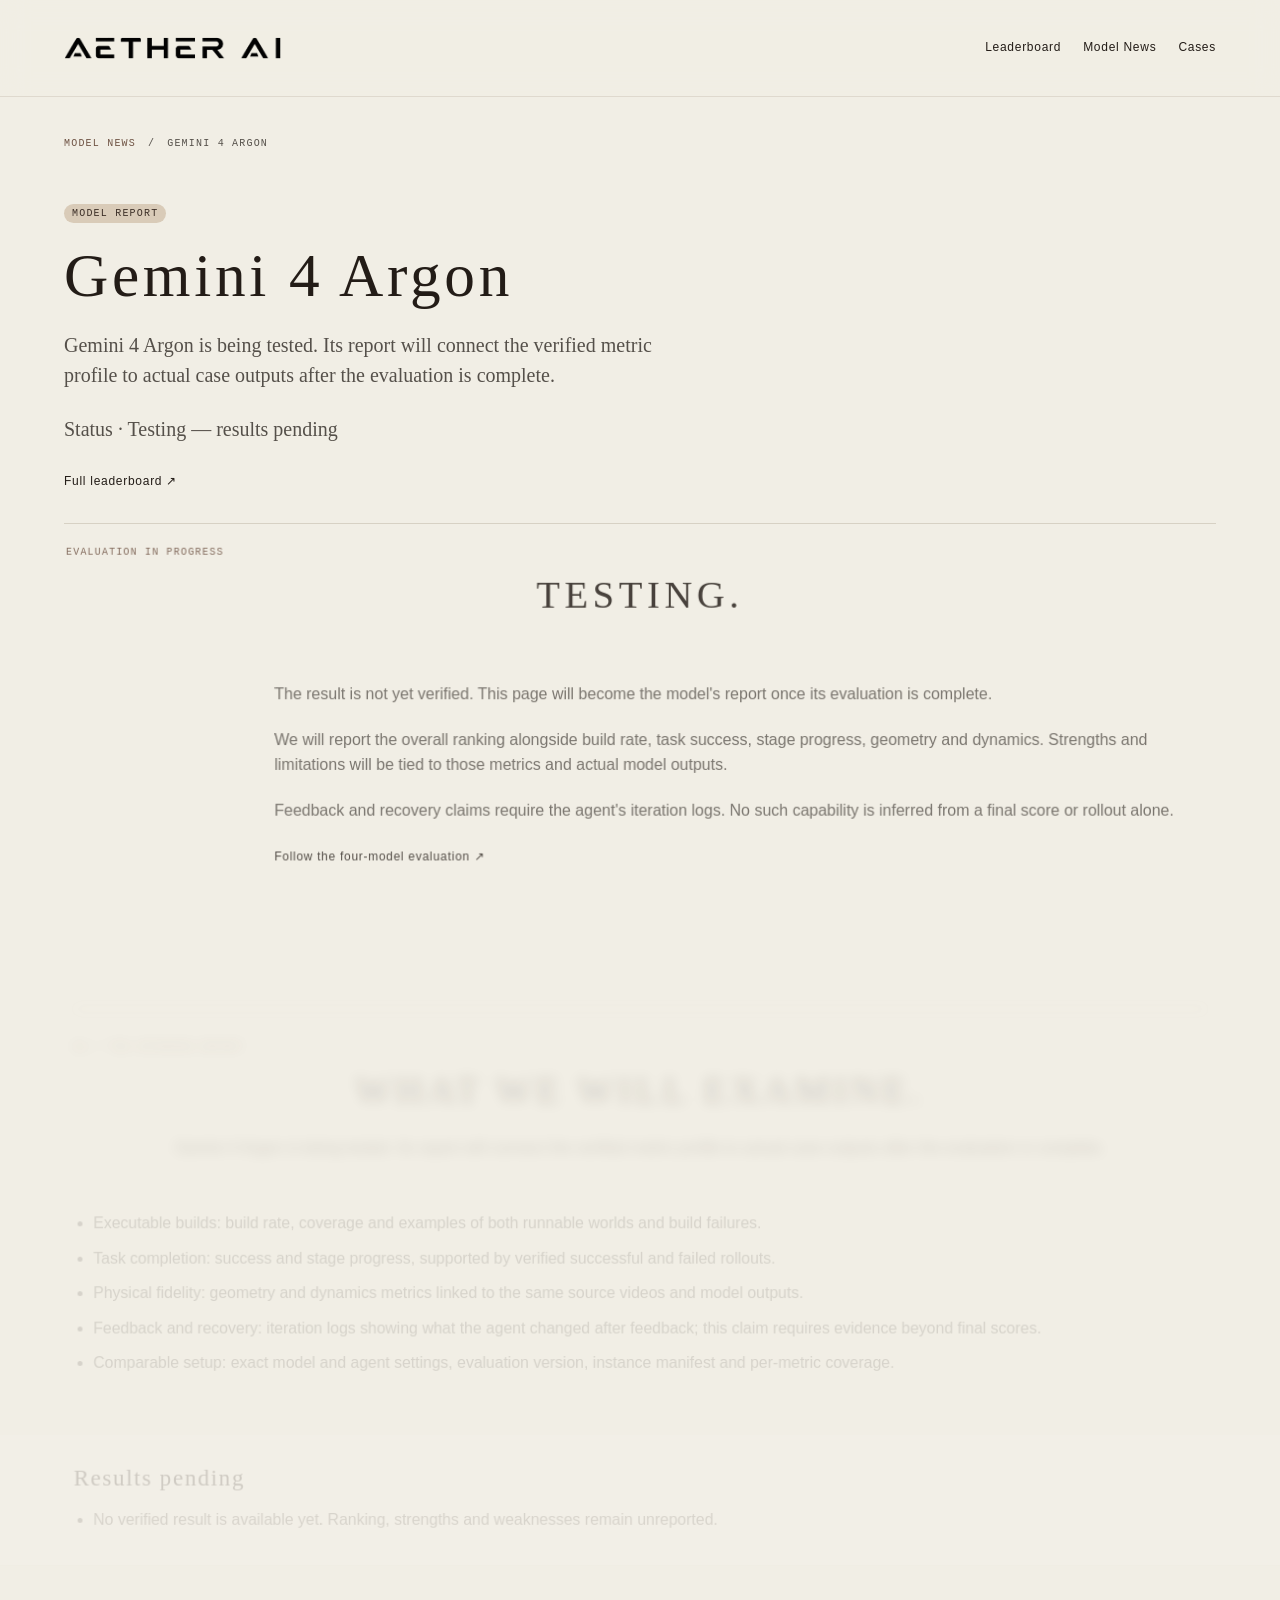
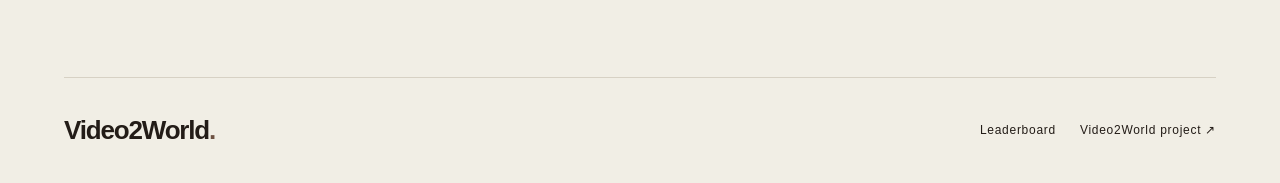
==== leaderboard/updates/gemini-4-argon.html @ 4d2b6ed4 "Publish Video2World leaderboard and model news" ====
<!doctype html>
<html lang="en"><head>
  <meta charset="UTF-8"><meta name="viewport" content="width=device-width, initial-scale=1"><meta name="v2w-base" content=".."><meta name="theme-color" content="#f1eee5">
  <title>Gemini 4 Argon on Video2World</title>
  <meta name="description" content="Gemini 4 Argon on the Video2World benchmark. Evaluation status, component metrics and verified case evidence.">
  <meta property="og:title" content="Gemini 4 Argon on Video2World"><meta property="og:description" content="Follow the model evaluation, inspect measured capabilities and explore verified case evidence."><meta property="og:url" content="https://aetherlabsai.github.io/Video2World/leaderboard/updates/gemini-4-argon.html"><meta property="og:image" content="https://aetherlabsai.github.io/Video2World/leaderboard/assets/aether-ai.png"><meta name="twitter:card" content="summary_large_image">
  <link rel="icon" href="../assets/favicon.ico" sizes="16x16 32x32 48x48"><link rel="icon" type="image/png" sizes="32x32" href="../assets/favicon-32.png"><link rel="apple-touch-icon" sizes="180x180" href="../assets/apple-touch-icon.png"><link rel="stylesheet" href="../styles.css"><link rel="stylesheet" href="../theme.css"><link rel="stylesheet" href="../collaboration.css"><link rel="stylesheet" href="../motion.css"><script src="../app.js" defer></script><script src="../motion.js" defer></script>
</head><body data-page="model" data-model="gemini-4-argon"><a class="skip" href="#generic-model-title">Skip to model update</a>
  <header class="site-header"><div class="nav-inner"><a class="wordmark" href="../../" aria-label="Aether AI · Video2World project page"><img src="../assets/aether-ai.png" alt="Aether AI" width="946" height="96" decoding="async"></a><nav aria-label="Main navigation"><a href="../index.html#leaderboard">Leaderboard</a><a href="../index.html#updates">Model News</a><a href="../index.html#cases">Cases</a></nav></div></header>
  <main class="page-width update-page"><div class="breadcrumbs"><a href="../index.html#updates">Model News</a><span>/</span><span>Gemini 4 Argon</span></div>
    <section class="model-hero" aria-labelledby="generic-model-title">
      <div><span class="release-tag">MODEL REPORT</span><h1 id="generic-model-title">Gemini 4 Argon</h1><p id="generic-model-intro">Evaluation in progress. Verified results and model-specific findings will appear here.</p><p id="generic-date">Status · Testing</p><div class="hero-actions"><a class="text-link" href="../index.html#leaderboard">Full leaderboard ↗</a></div></div>
      <div class="model-score-art" data-result-only hidden><div><span class="tiny-label">Gemini 4 Argon / VIDEO2WORLD</span><div class="large-score" id="generic-score"></div><span class="tiny-label">V2WSCORE</span></div><div class="score-art-footer"><div><strong id="generic-success"></strong><span>TASK SUCCESS</span></div><div><strong id="generic-build"></strong><span>BUILD RATE</span></div></div></div>
    </section>
    <section class="editorial-grid" id="generic-pending" hidden><div><span class="eyebrow section-index">EVALUATION IN PROGRESS</span><h2>Testing.</h2></div><div class="editorial-copy"><p>The result is not yet verified. This page will become the model's report once its evaluation is complete.</p><p>We will report the overall ranking alongside build rate, task success, stage progress, geometry and dynamics. Strengths and limitations will be tied to those metrics and actual model outputs.</p><p>Feedback and recovery claims require the agent's iteration logs. No such capability is inferred from a final score or rollout alone.</p><a class="text-link" href="../index.html#updates">Follow the four-model evaluation ↗</a></div></section>
    <div id="generic-results" hidden>
      <section class="editorial-grid" id="result-table" data-rail="Result"><div><span class="eyebrow section-index">RESULT SNAPSHOT</span><h2>The measured result.</h2></div><div class="editorial-copy"><p>The overall score combines functionality, geometry and dynamics, with executability as a gate. The rows below belong to the same supplied result set; the paper's historical results remain separate.</p><table class="update-results-table"><thead><tr><th scope="col">Model</th><th scope="col">V2WScore ↑</th><th scope="col">Success ↑</th><th scope="col">Progress ↑</th></tr></thead><tbody id="model-results-body"></tbody></table></div></section>
      <section class="editorial-grid metrics-stack" id="metrics" data-rail="Metrics"><div><span class="eyebrow section-index">COMPONENT METRICS</span><h2>Beyond the overall score.</h2></div><table class="dialog-metrics"><thead><tr><th scope="col">Metric</th><th scope="col">Value</th><th scope="col">Coverage</th></tr></thead><tbody id="generic-metric-coverage"></tbody></table></section>
    </div>
    <section class="model-analysis" id="model-analysis" data-rail="Findings" hidden></section>
    <section class="model-cases-status" id="model-cases-status" data-result-only hidden><div><span class="eyebrow section-index">CASE EVIDENCE</span><h3>Verified case videos will appear here.</h3><p>Each case collection retains the input video, actual model output and task judgment. Paper-era examples are not evidence for a newly tested model.</p><a href="https://aetherlabsai.github.io/Video2World/#experiments">See the published paper cases ↗</a></div></section>
    <section class="model-update-cases" id="model-update-cases" data-rail="Cases" hidden></section>
    <section class="model-update-cases failure-cases" id="failure-cases" data-rail="Failures" hidden></section>
    <p class="snapshot-provenance" data-result-only hidden>Coverage and configuration belong to this result set. Keep incompatible evaluation versions separate, and interpret unavailable measurements as missing.</p>
  </main>
  <footer class="site-footer"><div class="footer-share" data-result-only hidden><div><span class="eyebrow section-index">SHARE THE RESULT</span><p>A model report, a score card and the underlying result data.</p></div><div class="share-actions"><button class="button primary" id="share-result" type="button">Copy result link ↗</button><button class="button secondary" id="download-result-card" type="button">Score card ↓</button><button class="button secondary" id="download-snapshot" type="button">Data ↓</button></div></div><a class="wordmark" href="../../">Video2World<span class="brand-dot">.</span></a><div class="footer-links"><a href="../index.html">Leaderboard</a><a href="../../">Video2World project ↗</a></div></footer><div id="toast" class="toast" role="status" aria-live="polite"></div>
</body></html>
---- leaderboard/styles.css ----
/*
 * Video2World leaderboard — layout and components.
 * Visual language follows the main project site (warm beige paper, Georgia display type in light
 * weight with open tracking, Arial text, mono labels, pill buttons, hairline rules). Every colour,
 * size and font comes from the tokens in theme.css; do not add raw hex values or font sizes here.
 */

/* ---------- Base ---------- */
* {
  box-sizing: border-box;
}
html {
  scroll-behavior: smooth;
  scroll-padding-top: calc(var(--nav-height) + 24px);
}
body {
  margin: 0;
  overflow-x: clip;
  background: var(--bg);
  color: var(--text);
  font: var(--fw-text) var(--fs-body) / var(--lh-body) var(--font-body);
}
button,
input,
select {
  font: inherit;
  color: inherit;
}
a {
  color: inherit;
  text-decoration: none;
}
a:hover {
  color: var(--accent);
}
button {
  cursor: pointer;
}
button:disabled {
  cursor: default;
}
button,
a {
  -webkit-tap-highlight-color: transparent;
}
:focus-visible {
  outline: 2px solid var(--accent);
  outline-offset: 5px;
}
::selection {
  background: var(--warm-tint);
}
h1,
h2,
h3,
p {
  margin: 0;
  overflow-wrap: break-word;
}
h1,
h2,
h3 {
  font-family: var(--font-display);
  font-weight: var(--fw-display);
}
h1 {
  font-size: var(--fs-d1);
  line-height: var(--lh-d1);
  letter-spacing: var(--ls-d1);
}
h2 {
  font-size: var(--fs-h1);
  line-height: var(--lh-h1);
  letter-spacing: var(--ls-h1);
}
h3 {
  font-size: var(--fs-h2);
  line-height: var(--lh-h2);
  letter-spacing: var(--ls-h2);
}
h1 em,
h2 em,
h3 em {
  color: var(--accent-warm);
  font-weight: 400;
}
img,
video {
  display: block;
  max-width: 100%;
}
.page-width {
  width: min(var(--content-width), calc(100% - 2 * var(--gutter)));
  margin-inline: auto;
}
.sr-only {
  position: absolute;
  width: 1px;
  height: 1px;
  padding: 0;
  margin: -1px;
  overflow: hidden;
  clip-path: inset(50%);
  white-space: nowrap;
  border: 0;
}
.skip {
  position: fixed;
  top: -80px;
  left: 20px;
  z-index: 100;
  padding: 12px;
  background: var(--text);
  color: var(--bg);
}
.skip:focus {
  top: 10px;
}
[hidden] {
  display: none !important;
}

/* Small mono capitals: eyebrows, tags, axis labels. */
.eyebrow,
.tiny-label {
  display: flex;
  align-items: center;
  gap: 9px;
  font: var(--fw-label) var(--fs-label) / var(--lh-label) var(--font-mono);
  letter-spacing: var(--ls-label);
  text-transform: uppercase;
  color: var(--text-muted);
}
.section-index {
  color: var(--accent);
}
.status-dot {
  display: inline-block;
  flex-shrink: 0;
  width: 6px;
  height: 6px;
  border-radius: 50%;
  background: var(--positive);
}

/* ---------- Header (same bar as the main site) ---------- */
.site-header {
  position: sticky;
  top: 0;
  z-index: 20;
  background: color-mix(in srgb, var(--bg) 82%, transparent);
  -webkit-backdrop-filter: saturate(1.1) blur(14px);
  backdrop-filter: saturate(1.1) blur(14px);
  border-bottom: 1px solid color-mix(in srgb, var(--line) 70%, transparent);
}
.nav-inner {
  display: flex;
  align-items: center;
  justify-content: space-between;
  gap: 32px;
  max-width: calc(var(--content-width) + 2 * var(--gutter));
  min-height: var(--nav-height);
  margin: auto;
  padding: 0 var(--gutter);
}
.wordmark {
  display: inline-flex;
  align-items: center;
  flex-shrink: 0;
  font-size: 26px;
  font-weight: 600;
  letter-spacing: -0.045em;
  white-space: nowrap;
}
.wordmark img {
  display: block;
  height: 22px;
  width: auto;
}
.brand-dot {
  color: var(--accent);
}
.site-header nav {
  display: flex;
  align-items: center;
  gap: 34px;
  font-size: var(--fs-ui);
  letter-spacing: var(--ls-ui);
}
.site-header nav > a,
.nav-resources > a {
  display: inline-flex;
  align-items: center;
  gap: 7px;
  min-height: 44px;
}
.nav-resources {
  display: flex;
  align-items: center;
  gap: 28px;
  padding-left: 34px;
  border-left: 1px solid var(--line);
}
.nav-resources svg,
.nav-board svg {
  flex-shrink: 0;
  width: 15px;
  height: 15px;
  fill: none;
  stroke: currentColor;
  stroke-width: 1.7;
  stroke-linecap: round;
  stroke-linejoin: round;
}
/* Outlined pill, as the main site's Leaderboard button. */
.nav-board {
  display: inline-flex;
  align-items: center;
  gap: 8px;
  padding: 6px 14px;
  border: 1px solid var(--warm-solid);
  border-radius: 999px;
  color: var(--warm-solid);
  white-space: nowrap;
}

/* ---------- Buttons and links ---------- */
.button {
  display: inline-flex;
  align-items: center;
  justify-content: center;
  gap: 10px;
  min-height: 44px;
  padding: 9px 22px;
  border: 1px solid var(--warm-solid);
  border-radius: 999px;
  font: var(--fw-text) var(--fs-ui) / var(--lh-ui) var(--font-body);
  letter-spacing: var(--ls-ui);
  white-space: nowrap;
  transition:
    background 0.2s ease,
    color 0.2s ease,
    border-color 0.2s ease;
}
.button.primary {
  background: var(--warm-solid);
  color: var(--bg);
}
.button.primary:hover {
  background: var(--warm-solid-hover);
  border-color: var(--warm-solid-hover);
  color: var(--bg);
}
.button.secondary {
  background: transparent;
  border-color: var(--line);
  color: var(--text);
}
.button.secondary:hover {
  border-color: var(--accent);
  color: var(--accent);
}
.text-link {
  display: inline-flex;
  align-items: center;
  gap: 8px;
  font-size: var(--fs-ui);
  letter-spacing: var(--ls-ui);
  color: var(--text);
  white-space: nowrap;
}
.text-link span {
  color: var(--accent);
}
.inline-link {
  color: var(--accent);
  text-decoration: underline;
  text-underline-offset: 3px;
}

/* Pill segmented control and tabs (as the main site's case tabs). */
.segmented {
  display: inline-flex;
  flex-wrap: wrap;
  gap: 6px;
}
.segmented button,
.case-tabs button,
.provider-filters button {
  min-height: 34px;
  padding: 0 14px;
  border: 1px solid var(--line);
  border-radius: 999px;
  background: transparent;
  color: var(--text);
  font: var(--fw-text) var(--fs-ui) / var(--lh-ui) var(--font-body);
  letter-spacing: var(--ls-ui);
  white-space: nowrap;
  transition:
    background 0.2s ease,
    color 0.2s ease,
    border-color 0.2s ease;
}
.segmented button:hover,
.case-tabs button:hover,
.provider-filters button:hover {
  border-color: var(--accent);
  color: var(--accent);
}
.segmented button.active,
.case-tabs button.active,
.provider-filters button.active {
  background: var(--text);
  border-color: var(--text);
  color: var(--bg);
}
.case-tabs button {
  min-height: 36px;
  padding: 0 16px;
  text-transform: uppercase;
}

/* ---------- Hero ---------- */
.hero {
  display: grid;
  grid-template-columns: minmax(0, 1fr) minmax(0, 1fr);
  gap: var(--grid-gap);
  align-items: stretch;
  min-height: 0;
  padding-top: 48px;
  padding-bottom: 16px;
}
.hero h1 {
  font-size: var(--fs-d1);
  line-height: var(--lh-d1);
  letter-spacing: var(--ls-d1);
  text-wrap: balance;
}
.hero-copy {
  display: flex;
  flex-direction: column;
  min-width: 0;
}
.hero-copy .hero-actions {
  margin-bottom: 0;
}
/* Latest measured result beside the introduction. */
.release-highlight.hero-release {
  display: grid;
  grid-template-columns: minmax(0, 1fr) auto;
  align-items: start;
  gap: 0 24px;
  margin-top: 0;
  align-self: center;
  padding: 18px 28px 16px;
}
/* Same size as the button text (12px). */
.release-highlight.hero-release .release-tag {
  padding: 4px 10px;
  font-size: var(--fs-ui);
  letter-spacing: var(--ls-ui);
}
.release-highlight.hero-release .release-intro h2 {
  margin-top: 8px;
  font-size: var(--fs-h1);
  line-height: 1.05;
  letter-spacing: 0.01em;
}
.release-highlight.hero-release .release-intro p {
  margin-top: 4px;
  font-size: var(--fs-body);
}
.release-highlight.hero-release .release-arrow {
  grid-column: 2;
  grid-row: 1;
  display: flex;
}
.release-highlight.hero-release .release-metrics {
  grid-column: 1 / -1;
  justify-content: space-between;
  gap: 24px;
  margin-top: 14px;
  padding: 12px 0 0;
  border-top: 1px solid var(--line);
}
.release-highlight.hero-release .metric-value {
  font-size: var(--fs-d2);
  line-height: 1;
  letter-spacing: 0;
}
.release-highlight.hero-release .metric-name {
  margin-top: 6px;
  letter-spacing: 0.06em;
}

.hero .eyebrow {
  margin-bottom: 28px;
  color: var(--accent);
}
.hero h1 em {
  font-style: italic;
}
.hero-description {
  max-width: 34em;
  margin-top: 40px;
  font: var(--fw-text) var(--fs-lead) / var(--lh-lead) var(--font-display);
  color: var(--text-muted);
}
.hero-actions {
  display: flex;
  flex-wrap: wrap;
  align-items: center;
  gap: 14px 24px;
  margin-top: 32px;
}
.benchmark-stats {
  display: flex;
  gap: 32px;
  max-width: 460px;
  margin: 40px 0 0;
  padding-top: 24px;
  border-top: 1px solid var(--line);
}
.benchmark-stats div {
  flex: 1;
}
.benchmark-stats dt {
  font: var(--fw-display) var(--fs-h1) / var(--lh-h1) var(--font-display);
  letter-spacing: var(--ls-h3);
}
.benchmark-stats dd {
  margin: 8px 0 0;
  font-size: var(--fs-small);
  line-height: var(--lh-small);
  color: var(--text-muted);
}

/* ---------- New-leader band ---------- */
.release-highlight {
  position: relative;
  display: flex;
  align-items: center;
  justify-content: space-between;
  gap: var(--grid-gap);
  padding: 28px 32px;
  border: 1px solid var(--line);
  border-radius: 4px;
  background: var(--surface);
}
.release-tag {
  white-space: nowrap;
  display: inline-flex;
  align-items: center;
  padding: 3px 8px;
  border-radius: 999px;
  background: var(--warm-tint);
  color: var(--warm-ink);
  font: var(--fw-label) var(--fs-label) / var(--lh-label) var(--font-mono);
  letter-spacing: var(--ls-label);
  text-transform: uppercase;
}
.release-intro h2 {
  margin-top: 12px;
  font-size: var(--fs-h2);
  line-height: var(--lh-h2);
  letter-spacing: var(--ls-h2);
}
.release-intro p {
  margin-top: 6px;
  font-size: var(--fs-small);
  color: var(--text-muted);
}
.release-intro a {
  display: inline-flex;
  gap: 8px;
  margin-top: 14px;
  font-size: var(--fs-ui);
  letter-spacing: var(--ls-ui);
}
.release-intro a span {
  color: var(--accent);
}
.release-metrics {
  display: flex;
  align-items: center;
  gap: 48px;
  padding-right: 24px;
}
.release-metrics > div {
  display: flex;
  flex-direction: column;
}
.metric-value {
  font: var(--fw-display) var(--fs-d2) / var(--lh-d2) var(--font-display);
  letter-spacing: 0.02em;
  font-variant-numeric: tabular-nums;
}
.metric-value > span {
  margin-left: 2px;
  font-size: var(--fs-h3);
  color: var(--text-muted);
}
.metric-value.positive {
  color: var(--positive);
}
.metric-name {
  margin-top: 8px;
  font: var(--fw-label) var(--fs-label) / var(--lh-label) var(--font-mono);
  letter-spacing: var(--ls-label);
  text-transform: uppercase;
  color: var(--text-muted);
}
.metric-name small {
  margin-left: 4px;
  font-size: inherit;
  color: var(--text-faint);
}
.release-arrow {
  display: flex;
  flex-shrink: 0;
  align-items: center;
  justify-content: center;
  width: 44px;
  height: 44px;
  border: 1px solid var(--warm-solid);
  border-radius: 50%;
  color: var(--warm-solid);
  font-size: var(--fs-body);
}
.release-arrow:hover {
  background: var(--warm-solid);
  color: var(--bg);
}

/* ---------- Section headings (main-site grid: index | heading … | action) ---------- */
.section {
  padding-top: var(--space-section);
}
.section-heading {
  display: grid;
  grid-template-columns: minmax(0, 0.56fr) minmax(0, 2fr) minmax(0, 0.8fr);
  gap: 18px 24px;
  align-items: end;
  margin-bottom: var(--space-head);
  padding-top: 32px;
  border-top: 1px solid var(--line);
}
.section-heading > div {
  display: contents;
}
.section-heading .section-index {
  grid-column: 1;
  grid-row: 1;
  align-self: start;
  margin: 0;
}
.section-heading h2 {
  grid-column: 2 / -1;
  grid-row: 1;
  font-size: var(--fs-h1);
  letter-spacing: var(--ls-h1);
  text-transform: uppercase;
}
.section-heading p {
  grid-column: 2;
  grid-row: 2;
  font-size: var(--fs-body);
  line-height: var(--lh-body);
  color: var(--text-muted);
}
.section-heading > :not(div) {
  grid-column: 3;
  grid-row: 2;
  justify-self: end;
  align-self: end;
}
.outline-tag {
  padding: 5px 10px;
  border: 1px solid var(--line);
  border-radius: 999px;
  font: var(--fw-label) var(--fs-label) / var(--lh-label) var(--font-mono);
  letter-spacing: var(--ls-label);
  text-transform: uppercase;
  color: var(--text-muted);
  white-space: nowrap;
}

/* ---------- Leaderboard: snapshot switch, ranking stage ---------- */
.board-context {
  display: flex;
  align-items: center;
  justify-content: space-between;
  gap: 18px;
  padding-bottom: 24px;
}
.snapshot-date {
  font: var(--fw-label) var(--fs-label) / var(--lh-label) var(--font-mono);
  letter-spacing: var(--ls-label);
  text-transform: uppercase;
  color: var(--text-muted);
}
.ranking-stage {
  margin: 0 0 var(--space-head);
  padding: 32px 32px 20px;
  border: 1px solid var(--line);
  border-radius: 4px;
  background: var(--surface);
}
.chart-heading {
  display: flex;
  align-items: flex-end;
  justify-content: space-between;
  gap: 16px;
  margin-bottom: 28px;
}
.chart-heading .tiny-label {
  color: var(--accent);
}
.chart-heading h3 {
  margin-top: 10px;
  font-size: var(--fs-h2);
}
.stage-spark {
  color: var(--accent-warm);
}

/* Top three */
.rank-podium {
  display: grid;
  grid-template-columns: 1.2fr 1fr 1fr;
  gap: 16px;
  margin-bottom: 36px;
}
.podium-card {
  display: flex;
  flex-direction: column;
  min-width: 0;
  padding: 20px 22px 18px;
  border: 1px solid var(--line);
  border-radius: 4px;
  background: var(--bg);
  text-align: left;
  transition:
    border-color 0.2s ease,
    background 0.2s ease;
}
.podium-card:hover {
  border-color: var(--accent);
}
.podium-card.podium-leader {
  border-color: var(--warm-tint);
  background: color-mix(in srgb, var(--warm-tint) 45%, var(--surface));
}
.podium-top {
  display: flex;
  align-items: center;
  justify-content: space-between;
  gap: 10px;
}
.podium-position {
  font: var(--fw-label) var(--fs-label) / var(--lh-label) var(--font-mono);
  letter-spacing: var(--ls-label);
  color: var(--text-muted);
}
.podium-leader .podium-position {
  color: var(--accent);
}
.podium-arrow {
  color: var(--accent);
  font-size: var(--fs-small);
}
.podium-identity {
  display: flex;
  align-items: center;
  gap: 12px;
  min-height: 46px;
  margin-top: 22px;
}
.provider-mark {
  display: flex;
  flex-shrink: 0;
  align-items: center;
  justify-content: center;
  width: 38px;
  height: 38px;
  border: 1px solid var(--line);
  border-radius: 50%;
  background: var(--surface);
  color: var(--accent);
  font: var(--fw-text) var(--fs-body) / 1 var(--font-display);
}
.podium-provider {
  display: block;
  margin-bottom: 3px;
  font: var(--fw-label) var(--fs-label) / var(--lh-label) var(--font-mono);
  letter-spacing: var(--ls-label);
  text-transform: uppercase;
  color: var(--text-muted);
}
.podium-identity strong {
  display: block;
  font: var(--fw-text) var(--fs-h3) / var(--lh-h3) var(--font-display);
  letter-spacing: var(--ls-h3);
}
.podium-score {
  margin-top: 18px;
  font: var(--fw-display) var(--fs-d1) / var(--lh-d1) var(--font-display);
  letter-spacing: 0.02em;
  font-variant-numeric: tabular-nums;
}
.podium-score small {
  margin-left: 8px;
  font: var(--fw-text) var(--fs-small) / 1 var(--font-body);
  letter-spacing: 0;
  color: var(--text-faint);
}
.podium-bottom {
  display: flex;
  flex-wrap: wrap;
  justify-content: space-between;
  gap: 8px;
  margin-top: 18px;
  padding-top: 12px;
  border-top: 1px solid var(--line);
  font-size: var(--fs-ui);
  letter-spacing: var(--ls-ui);
  color: var(--text-muted);
}
.podium-leader .podium-bottom > span:last-child {
  color: var(--accent);
}

/* Full ranking (bar ladder) */
.ladder-heading,
.table-section-label {
  display: flex;
  align-items: center;
  justify-content: space-between;
  gap: 16px;
  font: var(--fw-label) var(--fs-label) / var(--lh-label) var(--font-mono);
  letter-spacing: var(--ls-label);
  text-transform: uppercase;
  color: var(--accent);
}
.ladder-heading {
  padding: 0 12px 12px;
}
.ladder-heading > span:last-child,
.table-section-label > span:last-child {
  font: var(--fw-text) var(--fs-ui) / var(--lh-ui) var(--font-body);
  letter-spacing: var(--ls-ui);
  text-transform: none;
  color: var(--text-muted);
}
.rank-chart {
  display: flex;
  flex-direction: column;
  gap: 2px;
}
.chart-row {
  display: grid;
  grid-template-columns: 30px 200px minmax(0, 1fr) 64px 16px;
  gap: 16px;
  align-items: center;
  width: 100%;
  padding: 10px 12px;
  border: 0;
  border-bottom: 1px solid color-mix(in srgb, var(--text) 10%, transparent);
  background: transparent;
  text-align: left;
  transition: background 0.2s ease;
}
.chart-row:hover {
  background: color-mix(in srgb, var(--warm-tint) 30%, transparent);
}
.chart-row.ladder-leader {
  background: color-mix(in srgb, var(--warm-tint) 40%, transparent);
}
.chart-rank {
  font: var(--fw-text) var(--fs-ui) / var(--lh-ui) var(--font-body);
  letter-spacing: var(--ls-ui);
  color: var(--text-faint);
}
.ladder-leader .chart-rank {
  color: var(--accent);
}
.chart-name {
  overflow: hidden;
  font: var(--fw-text) var(--fs-body) / var(--lh-small) var(--font-display);
  white-space: nowrap;
  text-overflow: ellipsis;
}
.ladder-new,
.inline-tag {
  display: inline-block;
  margin-left: 8px;
  padding: 2px 7px;
  border-radius: 999px;
  background: var(--warm-tint);
  color: var(--warm-ink);
  font: var(--fw-label) var(--fs-micro) / var(--lh-micro) var(--font-mono);
  letter-spacing: var(--ls-label);
  vertical-align: 2px;
}
.chart-lane {
  position: relative;
  display: block;
  height: 14px;
  border-left: 1px solid var(--fog);
  background: repeating-linear-gradient(
    to right,
    transparent 0,
    transparent calc(25% - 1px),
    color-mix(in srgb, var(--text) 9%, transparent) calc(25% - 1px),
    color-mix(in srgb, var(--text) 9%, transparent) 25%
  );
}
.chart-bar {
  position: relative;
  display: block;
  height: 100%;
  min-width: 1px;
  background: color-mix(in srgb, var(--accent) 34%, var(--bg));
  transform-origin: left;
  animation: ladder-enter 0.7s cubic-bezier(0.2, 0.7, 0.2, 1) both;
  animation-delay: calc(var(--row-order, 0) * 25ms);
}
.chart-bar i {
  display: none;
}
.ladder-leader .chart-bar {
  background: var(--warm-solid);
}
.chart-row.reference .chart-bar {
  background: repeating-linear-gradient(
    -45deg,
    color-mix(in srgb, var(--accent) 40%, transparent) 0 2px,
    transparent 2px 5px
  );
}
.chart-value {
  font: var(--fw-text) var(--fs-small) / var(--lh-small) var(--font-body);
  font-variant-numeric: tabular-nums;
  text-align: right;
}
.ladder-leader .chart-value {
  font-weight: 700;
}
.chart-open {
  font-size: var(--fs-ui);
  color: var(--accent);
  opacity: 0;
  transition: opacity 0.2s ease;
}
.chart-row:hover .chart-open {
  opacity: 1;
}
.chart-scale {
  display: flex;
  justify-content: space-between;
  margin-top: 10px;
  padding-left: 286px;
  padding-right: 122px;
  font: var(--fw-label) var(--fs-label) / var(--lh-label) var(--font-mono);
  letter-spacing: var(--ls-label);
  color: var(--text-faint);
}
.stage-footer {
  display: flex;
  justify-content: space-between;
  gap: 16px;
  margin-top: 20px;
  padding-top: 16px;
  border-top: 1px solid var(--line);
  font-size: var(--fs-ui);
  letter-spacing: var(--ls-ui);
  color: var(--text-muted);
}
.stage-footer > span:first-child {
  display: flex;
  align-items: center;
  gap: 8px;
}
.stage-footer i {
  width: 10px;
  height: 10px;
  background: var(--warm-solid);
}
.ranking-empty {
  padding: 24px 12px;
  font-size: var(--fs-small);
  color: var(--text-muted);
}
@keyframes ladder-enter {
  from {
    transform: scaleX(0);
  }
  to {
    transform: scaleX(1);
  }
}

/* ---------- Leaderboard: metrics table (the main site's .board) ---------- */
.table-section-label {
  margin-bottom: 16px;
}
.board-toolbar {
  display: flex;
  align-items: center;
  gap: 16px;
  padding: 16px 0;
  border-top: 1px solid var(--line);
}
.search {
  display: flex;
  align-items: center;
  gap: 8px;
  width: 220px;
  min-height: 34px;
  padding: 0 14px;
  border: 1px solid var(--line);
  border-radius: 999px;
  background: transparent;
}
.search:focus-within {
  border-color: var(--accent);
}
.search > span {
  color: var(--text-faint);
  font-size: var(--fs-small);
  line-height: 1;
}
.search input {
  width: 100%;
  min-width: 0;
  border: 0;
  outline: 0;
  background: transparent;
  font-size: var(--fs-ui);
  letter-spacing: var(--ls-ui);
}
.search input::placeholder {
  color: var(--text-faint);
}
.provider-filters {
  display: flex;
  flex-wrap: wrap;
  gap: 6px;
}
.detail-toggle {
  margin-left: auto;
  padding: 0;
  border: 0;
  background: transparent;
  font-size: var(--fs-ui);
  letter-spacing: var(--ls-ui);
  text-transform: uppercase;
  white-space: nowrap;
}
.detail-toggle:hover,
.detail-toggle[aria-pressed='true'] {
  color: var(--accent);
}
.detail-toggle span {
  margin-left: 8px;
}
.table-scroll {
  overflow-x: auto;
  scrollbar-width: thin;
}
.leaderboard-table {
  width: 100%;
  min-width: 900px;
  border-collapse: collapse;
  font-variant-numeric: tabular-nums;
}
.leaderboard-table.all-metrics {
  min-width: 1780px;
}
.leaderboard-table thead th {
  padding: 10px 12px 12px;
  border-bottom: 1px solid var(--text);
  font: var(--fw-text) var(--fs-ui) / var(--lh-ui) var(--font-body);
  letter-spacing: var(--ls-ui);
  text-align: right;
  vertical-align: bottom;
  white-space: nowrap;
}
.leaderboard-table thead th:first-child {
  width: 52px;
  text-align: left;
}
.leaderboard-table thead th:nth-child(2) {
  min-width: 220px;
  text-align: left;
}
.leaderboard-table thead th:nth-child(3) {
  min-width: 160px;
}
.leaderboard-table th button {
  display: flex;
  flex-direction: column;
  align-items: flex-end;
  gap: 2px;
  width: 100%;
  padding: 0;
  border: 0;
  background: transparent;
  text-align: inherit;
  white-space: nowrap;
  letter-spacing: inherit;
}
.leaderboard-table th button:hover,
.leaderboard-table th button.sorted {
  color: var(--accent-warm);
}
.leaderboard-table th button small {
  font-size: var(--fs-label);
  letter-spacing: var(--ls-label);
  color: var(--text-faint);
}
.leaderboard-table td {
  padding: 14px 12px;
  border-bottom: 1px solid color-mix(in srgb, var(--text) 16%, transparent);
  font: var(--fw-text) var(--fs-small) / var(--lh-small) var(--font-body);
  text-align: right;
  white-space: nowrap;
}
.leaderboard-table td:first-child,
.leaderboard-table td:nth-child(2) {
  text-align: left;
}
.leaderboard-table tbody tr:hover td {
  background: color-mix(in srgb, var(--warm-tint) 22%, transparent);
}
.leaderboard-table tr.featured td {
  background: color-mix(in srgb, var(--warm-tint) 40%, transparent);
}
/* Human-assisted reference: light band, dashed rule, italic name (as on the main site). */
.leaderboard-table tr.reference td {
  border-bottom-style: dashed;
  border-bottom-color: color-mix(in srgb, var(--accent) 45%, transparent);
  background: color-mix(in srgb, var(--warm-tint) 25%, transparent);
  color: var(--text-muted);
}
.leaderboard-table tr.reference .model-name > span {
  font-style: italic;
}
.table-rank {
  font: var(--fw-text) var(--fs-ui) / var(--lh-ui) var(--font-body);
  letter-spacing: var(--ls-ui);
  color: var(--text-faint);
}
.table-rank.rank-1 {
  color: var(--accent);
  font-weight: 700;
}
.ref-rank .table-rank {
  font: var(--fw-label) var(--fs-label) / var(--lh-label) var(--font-mono);
  letter-spacing: var(--ls-label);
}
.leaderboard-table .model-name {
  display: flex;
  flex-direction: column;
  gap: 2px;
  padding: 0;
  border: 0;
  background: transparent;
  text-align: left;
  white-space: normal;
}
.model-name > span {
  font: var(--fw-text) var(--fs-body) / var(--lh-small) var(--font-display);
}
.model-name:hover > span {
  color: var(--accent);
}
.model-name small {
  font: var(--fw-text) var(--fs-ui) / var(--lh-ui) var(--font-body);
  letter-spacing: var(--ls-ui);
  color: var(--text-faint);
}
.number.best {
  font-weight: 700;
}
.score-cell {
  display: flex;
  align-items: center;
  justify-content: flex-end;
  gap: 12px;
  font-weight: 700;
}
.score-track {
  overflow: hidden;
  width: 72px;
  height: 4px;
  background: color-mix(in srgb, var(--text) 10%, transparent);
}
.score-track i {
  display: block;
  height: 100%;
  background: color-mix(in srgb, var(--accent) 45%, var(--bg));
}
.featured .score-track i {
  background: var(--warm-solid);
}
.empty-table {
  padding: 30px !important;
  text-align: center !important;
  color: var(--text-muted);
}
.board-footnote {
  display: flex;
  justify-content: space-between;
  gap: 24px;
  padding: 16px 0;
  font-size: var(--fs-small);
  line-height: var(--lh-small);
  color: var(--text-muted);
}
.board-footnote > span {
  font: var(--fw-label) var(--fs-label) / var(--lh-small) var(--font-mono);
  letter-spacing: var(--ls-label);
  text-transform: uppercase;
  white-space: nowrap;
}
.board-footnote p {
  max-width: 620px;
  text-align: right;
}

.metric-views {
  display: flex;
  flex-wrap: wrap;
  align-items: center;
  gap: 12px 16px;
  padding: 0 0 16px;
}
.metric-views .tiny-label {
  color: var(--accent);
}
.metric-view-note {
  font-size: var(--fs-ui);
  letter-spacing: var(--ls-ui);
  color: var(--text-muted);
}

/* ---------- Model to model ---------- */
.comparison-section {
  display: grid;
  grid-template-columns: minmax(0, 1fr) minmax(0, 1.2fr);
  gap: var(--space-block);
  margin-top: var(--space-section);
  padding-top: 32px;
  border-top: 1px solid var(--line);
}
.compare-copy .section-index {
  margin-bottom: 18px;
}
.compare-copy h2 {
  font-size: var(--fs-h2);
  line-height: var(--lh-h2);
  letter-spacing: var(--ls-h2);
}
.compare-copy p {
  margin-top: 14px;
  color: var(--text-muted);
}
.compare-selects {
  display: flex;
  align-items: flex-end;
  gap: 14px;
  margin-top: 28px;
}
.compare-selects label,
.case-summary-controls label {
  display: flex;
  flex-direction: column;
  gap: 8px;
  min-width: 0;
  font: var(--fw-label) var(--fs-label) / var(--lh-label) var(--font-mono);
  letter-spacing: var(--ls-label);
  text-transform: uppercase;
  color: var(--text-muted);
}
.compare-selects select,
.case-summary-controls select {
  max-width: 200px;
  min-height: 38px;
  padding: 0 34px 0 14px;
  border: 1px solid var(--line);
  border-radius: 999px;
  background: var(--surface)
    url("data:image/svg+xml,%3Csvg xmlns='http://www.w3.org/2000/svg' width='10' height='6'%3E%3Cpath d='M1 1l4 4 4-4' fill='none' stroke='%236e5243' stroke-width='1.4'/%3E%3C/svg%3E")
    no-repeat right 14px center;
  font: var(--fw-text) var(--fs-small) / var(--lh-small) var(--font-body);
  text-transform: none;
  letter-spacing: 0;
  color: var(--text);
  appearance: none;
}
.compare-selects select:hover,
.case-summary-controls select:hover {
  border-color: var(--accent);
}
.compare-selects > span {
  padding-bottom: 10px;
  font: italic var(--fw-text) var(--fs-body) / 1 var(--font-display);
  color: var(--text-faint);
}
.compare-results {
  display: flex;
  flex-direction: column;
  justify-content: center;
}
.compare-labels,
.compare-metric {
  display: grid;
  grid-template-columns: 1.4fr 1fr 1fr 0.8fr;
  gap: 14px;
  align-items: baseline;
}
.compare-labels {
  padding-bottom: 12px;
  border-bottom: 1px solid var(--text);
  font: var(--fw-label) var(--fs-label) / var(--lh-label) var(--font-mono);
  letter-spacing: var(--ls-label);
  text-transform: uppercase;
  color: var(--text-muted);
}
.compare-labels > span:last-child {
  text-align: right;
}
.compare-metric {
  padding: 16px 0;
  border-bottom: 1px solid color-mix(in srgb, var(--text) 16%, transparent);
}
.compare-metric > span:first-child {
  font-size: var(--fs-small);
  color: var(--text-muted);
}
.compare-metric b {
  font: var(--fw-display) var(--fs-h2) / var(--lh-h2) var(--font-display);
  letter-spacing: 0.02em;
  font-variant-numeric: tabular-nums;
}
.compare-metric b.b {
  color: var(--text-faint);
}
.compare-metric .delta {
  font-size: var(--fs-small);
  font-variant-numeric: tabular-nums;
  text-align: right;
}

.db-legend {
  display: flex;
  flex-wrap: wrap;
  gap: 8px 24px;
  margin-bottom: 8px;
  font-size: var(--fs-small);
}
.db-legend span {
  display: inline-flex;
  align-items: center;
  gap: 8px;
}
.db-dot {
  width: 12px;
  height: 12px;
  border-radius: 50%;
}
.db-dot.is-a { background: var(--db-main); }
.db-dot.is-b { background: var(--db-compare); }
.db-tick { white-space: nowrap; }
.db-tick.is-min { right: calc(100% + 10px); }
.db-tick.is-max { left: calc(100% + 10px); }
.db-point b.at-start { left: -7px; transform: none; }
.db-point b.at-end { left: auto; right: -7px; transform: none; }
.db-row {
  display: grid;
  grid-template-columns: 120px minmax(0, 1fr) 72px;
  gap: 20px;
  align-items: center;
  padding: 34px 0 26px;
  border-bottom: 1px solid var(--db-guide);
}
.db-row:last-child { border-bottom: 0; }
.db-label {
  font-size: var(--fs-small);
  color: var(--text-muted);
}
.db-track {
  position: relative;
  height: 14px;
  margin: 0 40px 0 34px; /* room for the 0 / 100 scale ends beside the axis */
}
.db-axis {
  position: absolute;
  top: 50%;
  left: 0;
  right: 0;
  border-top: 1px dashed var(--db-guide);
}
.db-link {
  position: absolute;
  top: calc(50% - 2px);
  height: 4px;
  background: var(--db-guide);
}
.db-point {
  position: absolute;
  top: 50%;
  width: 14px;
  height: 14px;
  border-radius: 50%;
  transform: translate(-50%, -50%);
}
.db-point.is-a { background: var(--db-main); }
.db-point.is-b { background: var(--db-compare); }
.db-point b {
  position: absolute;
  bottom: 18px;
  left: 50%;
  transform: translateX(-50%);
  font: var(--fw-text) var(--fs-small) / 1 var(--font-body);
  font-variant-numeric: tabular-nums;
  white-space: nowrap;
}
.db-point.is-a b { color: var(--db-main); font-weight: 700; }
.db-point.is-b b { bottom: auto; top: 18px; color: color-mix(in srgb, var(--db-compare), var(--text) 35%); }
.db-tick {
  position: absolute;
  top: 50%;
  transform: translateY(-50%);
  font: var(--fw-label) var(--fs-micro) / 1 var(--font-mono);
  color: var(--text-faint);
}
.db-delta {
  font-size: var(--fs-small);
  font-variant-numeric: tabular-nums;
  text-align: right;
}
.db-delta.is-up { color: var(--positive); }
.db-delta.is-down { color: var(--negative); }
@media (max-width: 560px) {
  .db-row { grid-template-columns: minmax(0, 1fr) 60px; }
  .db-track { grid-column: 1 / -1; grid-row: 2; margin-top: 18px; }
}

/* ---------- Case explorer ---------- */
.case-tabs {
  display: flex;
  flex-wrap: wrap;
  gap: 8px;
  margin-bottom: 24px;
}
.case-explorer {
  overflow: hidden;
  border: 1px solid var(--line);
  border-radius: 4px;
  background: var(--surface);
}
.loading {
  padding: 24px;
  color: var(--text-muted);
}
.case-summary {
  display: flex;
  align-items: center;
  justify-content: space-between;
  gap: 20px;
  padding: 24px;
  border-bottom: 1px solid var(--line);
}
.case-summary h3 {
  font-size: var(--fs-h3);
  line-height: var(--lh-h3);
  letter-spacing: var(--ls-h3);
}
.case-summary p {
  margin-top: 6px;
  font-size: var(--fs-small);
  color: var(--text-muted);
}
.case-summary-controls {
  display: flex;
  align-items: flex-end;
  gap: 14px;
}
.case-videos {
  display: grid;
  grid-template-columns: repeat(3, minmax(0, 1fr));
  gap: 1px;
  background: var(--line);
}
.case-video-column {
  min-width: 0;
  background: var(--surface);
}
.case-col-top {
  display: flex;
  align-items: center;
  justify-content: space-between;
  gap: 8px;
  padding: 12px 16px;
}
.col-identity {
  font: var(--fw-text) var(--fs-body) / var(--lh-small) var(--font-display);
}
.outcome {
  padding: 3px 8px;
  border-radius: 999px;
  background: var(--positive-soft);
  color: var(--positive);
  font: var(--fw-label) var(--fs-label) / var(--lh-label) var(--font-mono);
  letter-spacing: var(--ls-label);
  text-transform: uppercase;
  white-space: nowrap;
}
.outcome.failure {
  background: var(--negative-soft);
  color: var(--negative);
}
.outcome.source {
  background: var(--surface-soft);
  color: var(--text-muted);
}
.case-video-frame {
  position: relative;
  overflow: hidden;
  aspect-ratio: 1.22;
  background: var(--media-black);
}
.case-video-frame video {
  width: 100%;
  height: 100%;
  object-fit: contain;
}
.case-video-caption {
  min-height: 76px;
  padding: 12px 16px 16px;
  font-size: var(--fs-small);
  line-height: var(--lh-small);
  color: var(--text-muted);
}
.case-video-caption span {
  display: block;
  margin-top: 6px;
  font: var(--fw-label) var(--fs-label) / var(--lh-label) var(--font-mono);
  letter-spacing: var(--ls-label);
  text-transform: uppercase;
  color: var(--text-faint);
}
.case-controls {
  display: flex;
  align-items: center;
  justify-content: space-between;
  gap: 20px;
  padding: 14px 24px;
  border-top: 1px solid var(--line);
}
.case-controls > div {
  display: flex;
  align-items: center;
  gap: 8px;
}
.case-controls button {
  white-space: nowrap;
  min-height: 34px;
  padding: 0 14px;
  border: 1px solid var(--line);
  border-radius: 999px;
  background: transparent;
  font-size: var(--fs-ui);
  letter-spacing: var(--ls-ui);
}
.case-controls button:hover {
  border-color: var(--accent);
  color: var(--accent);
}
.sync-note {
  font-size: var(--fs-ui);
  letter-spacing: var(--ls-ui);
  color: var(--text-faint);
}
.case-provenance {
  max-width: var(--reading-width);
  margin-top: 14px;
  font-size: var(--fs-small);
  line-height: var(--lh-small);
  color: var(--text-faint);
}

/* ---------- News cards ---------- */
.updates-grid {
  display: grid;
  grid-template-columns: repeat(2, minmax(0, 1fr));
  gap: 24px;
}
.update-card {
  display: flex;
  flex-direction: column;
  min-height: 280px;
  padding: 28px 30px;
  border: 1px solid var(--line);
  border-radius: 4px;
  background: var(--surface);
  transition: border-color 0.2s ease;
}
a.update-card:hover {
  border-color: var(--accent);
  color: inherit;
}
.update-top {
  display: flex;
  align-items: center;
  justify-content: space-between;
  gap: 16px;
  font: var(--fw-label) var(--fs-label) / var(--lh-label) var(--font-mono);
  letter-spacing: var(--ls-label);
  text-transform: uppercase;
  color: var(--text-muted);
}
.update-card h3 {
  margin-top: 28px;
  font-size: var(--fs-h2);
}
.update-card p {
  margin-top: 16px;
  font-size: var(--fs-small);
  line-height: var(--lh-body);
  color: var(--text-muted);
}
.update-bottom {
  display: flex;
  justify-content: space-between;
  margin-top: auto;
  padding-top: 16px;
  border-top: 1px solid var(--line);
  font-size: var(--fs-ui);
  letter-spacing: var(--ls-ui);
  color: var(--accent);
}
.update-card p + .update-bottom {
  margin-top: 28px;
}
.featured-update .update-bottom {
  margin-top: auto;
}
.upcoming-update {
  background: transparent;
  border-style: dashed;
}
.upcoming-update h3 {
  color: var(--text-faint);
}
.upcoming-update .update-bottom {
  color: var(--text-faint);
}
.testing-tag {
  display: flex;
  align-items: center;
  gap: 8px;
  color: var(--positive);
}
.three-dots {
  line-height: 0.6;
  letter-spacing: 0.1em;
}

/* ---------- Footer (main-site footer) ---------- */
.site-footer {
  display: flex;
  flex-wrap: wrap;
  align-items: center;
  justify-content: space-between;
  gap: 16px 24px;
  width: min(var(--content-width), calc(100% - 2 * var(--gutter)));
  margin: var(--space-section) auto 0;
  padding-block: 32px;
  border-top: 1px solid var(--line);
  font-size: var(--fs-ui);
  letter-spacing: var(--ls-ui);
}
.footer-links {
  display: flex;
  flex-wrap: wrap;
  align-items: center;
  gap: 24px;
}
.footer-button {
  padding: 0;
  border: 0;
  background: transparent;
  letter-spacing: inherit;
}
.footer-button:hover {
  color: var(--accent);
}
.footer-note {
  width: 100%;
  color: var(--text-muted);
}

/* ---------- Model dialog, toast ---------- */
.model-dialog {
  width: min(680px, calc(100vw - 32px));
  max-height: 85vh;
  padding: 36px 40px;
  border: 1px solid var(--line);
  border-radius: 4px;
  background: var(--surface);
  color: var(--text);
}
.model-dialog::backdrop {
  background: rgba(35, 28, 23, 0.4);
  -webkit-backdrop-filter: blur(3px);
  backdrop-filter: blur(3px);
}
.dialog-close {
  position: absolute;
  top: 14px;
  right: 14px;
  display: inline-flex;
  align-items: center;
  justify-content: center;
  width: 34px;
  height: 34px;
  padding: 0;
  border: 1px solid var(--line);
  border-radius: 999px;
  background: transparent;
  font-size: var(--fs-body);
  line-height: 1;
}
.dialog-close:hover {
  border-color: var(--accent);
  color: var(--accent);
}
.dialog-head .eyebrow {
  color: var(--accent);
}
.dialog-head h2 {
  margin-top: 12px;
  font-size: var(--fs-h2);
  line-height: var(--lh-h2);
  letter-spacing: var(--ls-h2);
}
.dialog-head p {
  margin-top: 10px;
  font-size: var(--fs-small);
  color: var(--text-muted);
}
.dialog-metrics {
  width: 100%;
  margin-top: 24px;
  border-collapse: collapse;
  font-variant-numeric: tabular-nums;
}
.dialog-metrics th {
  padding-bottom: 10px;
  border-bottom: 1px solid var(--text);
  font: var(--fw-text) var(--fs-ui) / var(--lh-ui) var(--font-body);
  letter-spacing: var(--ls-ui);
  text-align: left;
}
.dialog-metrics td {
  padding: 10px 0;
  border-bottom: 1px solid color-mix(in srgb, var(--text) 16%, transparent);
  font-size: var(--fs-small);
}
.dialog-metrics th:not(:first-child),
.dialog-metrics td:not(:first-child) {
  text-align: right;
}
.dialog-metrics td:nth-child(2) {
  font-weight: 700;
}
.dialog-metrics td:nth-child(3) {
  font-size: var(--fs-ui);
  color: var(--text-faint);
}
.dialog-source {
  margin-top: 20px;
  font-size: var(--fs-ui);
  line-height: var(--lh-body);
  letter-spacing: var(--ls-small);
  color: var(--text-muted);
}
.dialog-source a {
  color: var(--accent);
  text-decoration: underline;
}
.dialog-actions {
  display: flex;
  flex-wrap: wrap;
  align-items: center;
  gap: 12px;
  margin-top: 24px;
}
.toast {
  position: fixed;
  left: 50%;
  bottom: 24px;
  z-index: 80;
  padding: 10px 18px;
  border-radius: 999px;
  background: var(--text);
  color: var(--bg);
  font-size: var(--fs-ui);
  letter-spacing: var(--ls-ui);
  opacity: 0;
  pointer-events: none;
  transform: translate(-50%, 20px);
  transition: 0.2s;
}
.toast.visible {
  opacity: 1;
  transform: translate(-50%, 0);
}
.error-note {
  padding: 20px;
  font-size: var(--fs-small);
  color: var(--negative);
}

/* ---------- Model update page ---------- */
.radius-hero {
  position: relative;
  display: flex;
  flex-direction: column;
  align-items: center;
  margin-top: -24px;
  padding: 0 0 var(--space-section);
  text-align: center;
}
.radius-stage {
  width: 100%;
  max-width: min(1240px, calc((100svh - 420px) * 1.71)); /* figure + headline fit the first screen */
  margin-top: 4px;
}
.radius-figure { aspect-ratio: 1060 / 620; }
.radius-figure svg { display: block; width: 100%; height: auto; }
/* Contrasting low-saturation pair: cool slate for the previous model, warm clay for the new one. */
.rr-prev-0 { stop-color: #8e9aab; }
.rr-prev-1 { stop-color: #aeb7c3; }
.rr-prev-2 { stop-color: #d6dae0; }
.rr-new-0 { stop-color: #9a6b55; }
.rr-new-1 { stop-color: #c09781; }
.rr-new-2 { stop-color: #e6d2c3; }
.rr-name {
  font: var(--fw-text) 32px var(--font-display);
  letter-spacing: 0.03em;
  text-anchor: middle;
}
.rr-name.is-prev { fill: #2f3843; font-size: 26px; }
.rr-name.is-new { fill: var(--bg); font-size: 34px; }
.orbit-track {
  fill: none;
  stroke: var(--line);
  stroke-width: 1.2;
}
.orbit-core { fill: color-mix(in srgb, var(--accent-warm) 75%, var(--warm-solid)); }
/* Entrance: the halves grow from the centre, the arcs draw, then the nodes appear. */
.radius-hero.is-ready .rr-half { animation: rr-grow 1s cubic-bezier(0.2, 0.7, 0.2, 1) both; }
.radius-hero.is-ready .rr-half.is-new { animation-delay: 0.15s; }
.radius-hero.is-ready .orbit-track {
  animation: rr-draw 1.1s 0.35s ease-out both;
}
@keyframes rr-grow { from { transform: scale(0.4); opacity: 0; } }
@keyframes rr-draw { from { stroke-dashoffset: 1; } to { stroke-dashoffset: 0; } }
.orbit-key {
  font: var(--fw-label) 13px var(--font-mono);
  letter-spacing: 0.14em;
  fill: var(--accent);
}
.orbit-val {
  font: var(--fw-display) 34px var(--font-display);
  letter-spacing: 0.02em;
  font-variant-numeric: tabular-nums;
  fill: var(--text-muted);
}
.orbit-node.is-big .orbit-val { font-size: 58px; }
.orbit-node.is-new .orbit-val { fill: var(--text); }
.orbit-unit { font-size: 0.5em; }
.orbit-node.is-prev .orbit-core { fill: #9aa5b4; }
.orbit-track { stroke-dasharray: 1; }
.radius-hero:not(.is-ready) .radius-copy { opacity: 0; }
.radius-hero.is-ready .orbit-node {
  animation: rr-node 0.6s ease both;
  animation-delay: calc(0.9s + var(--i) * 0.15s);
}
@keyframes rr-node { from { opacity: 0; transform: translateY(6px); } }
.radius-hero.is-ready .rr-name { animation: tl-fade 0.8s 0.5s ease both; }
.radius-hero.is-ready .radius-copy { animation: rr-node 0.7s 0.6s ease both; }
.radius-copy p b { color: var(--text); font-weight: 700; }
.orbit-list li.is-head { font: var(--fw-label) var(--fs-label) / 1.3 var(--font-mono); letter-spacing: var(--ls-label); color: var(--text-muted); text-transform: uppercase; }
.orbit-list li .tiny-label { text-align: left; }
.orbit-list {
  display: none;
  margin: 8px 0 0;
  padding: 0;
  list-style: none;
  text-align: left;
}
.orbit-list li {
  display: grid;
  grid-template-columns: 1.2fr 1fr 1fr;
  text-align: right;
  gap: 12px;
  padding: 10px 0;
  border-top: 1px solid var(--line);
  font: var(--fw-text) var(--fs-body) / var(--lh-small) var(--font-display);
}
@media (max-width: 760px) {
  .orbit-key,
  .orbit-val { display: none; }
  .radius-stage { max-width: none; }
  .orbit-list { display: block; }
}
.radius-copy {
  max-width: 860px;
  margin-top: 4px;
  padding: 0 16px;
}
.radius-copy h1 { font-size: var(--fs-d2); line-height: var(--lh-d2); text-wrap: balance; }
.radius-copy h1 em { font-style: italic; }
.radius-copy p {
  margin: 18px auto 0;
  max-width: 34em;
  font: var(--fw-text) var(--fs-lead) / var(--lh-lead) var(--font-display);
  color: var(--text-muted);
}
.radius-copy .hero-actions { justify-content: center; }

.matchup {
  container-type: inline-size;
}
.venn {
  position: relative;
  aspect-ratio: 1.62;
}
.venn-circle,
.venn-text {
  position: absolute;
  top: 0;
  width: 62%;
  aspect-ratio: 1;
  border-radius: 50%;
}
.venn-circle.is-new,
.venn-text.is-new { left: 0; }
.venn-circle.is-prev,
.venn-text.is-prev { right: 0; }
.venn-circle.is-new {
  background: linear-gradient(160deg, var(--warm-solid) 0%, color-mix(in srgb, var(--warm-solid) 70%, var(--accent-warm)) 55%, color-mix(in srgb, var(--accent-warm) 75%, var(--warm-tint)) 100%);
  box-shadow: 0 22px 44px -22px rgba(35, 28, 23, 0.55);
}
.venn-circle.is-prev {
  background: linear-gradient(200deg, color-mix(in srgb, var(--surface) 60%, white) 0%, color-mix(in srgb, var(--warm-tint) 40%, var(--bg)) 100%);
  box-shadow: 0 18px 40px -24px rgba(35, 28, 23, 0.25);
  mix-blend-mode: multiply; /* the overlap reads as a darker lens */
}
/* Text sits in the part of each circle away from the overlap. */
.venn-text {
  display: flex;
  flex-direction: column;
  align-items: center;
  justify-content: center;
  gap: 0.6cqi;
  text-align: center;
}
.venn-text.is-new { padding: 0 24% 0 6%; }
.venn-text.is-prev { padding: 0 6% 0 24%; }
.venn-text .provider-mark {
  display: flex;
  width: 9cqi;
  height: 9cqi;
  margin-bottom: 1.2cqi;
  border: 2px solid var(--db-main);
  background: var(--surface);
}
.venn-text.is-prev .provider-mark { border-color: var(--db-compare); }
.venn-text .provider-mark img { width: 80%; height: 80%; object-fit: contain; }
.venn-text .podium-provider { margin: 0; font-size: clamp(9px, 1.6cqi, 11px); }
.venn-text strong {
  font: var(--fw-text) clamp(16px, 3.6cqi, 26px) / 1.15 var(--font-display);
  letter-spacing: 0.02em;
}
.venn-text .matchup-score {
  margin-top: 1cqi;
  font: var(--fw-display) clamp(28px, 7cqi, 48px) / 1 var(--font-display);
  font-variant-numeric: tabular-nums;
}
.venn-text .matchup-score small {
  display: block;
  margin-top: 0.8cqi;
  font: var(--fw-label) clamp(8px, 1.5cqi, 10px) / 1 var(--font-mono);
  letter-spacing: var(--ls-label);
  color: var(--text-faint);
}
.venn-text .matchup-sub {
  margin-top: 0.6cqi;
  font-size: clamp(10px, 1.9cqi, 13px);
  color: var(--text-muted);
}
.venn-text.is-prev strong,
.venn-text.is-prev .matchup-score { color: var(--text-muted); }
/* Opus 5.5 sits on the dark circle: light text. */
.venn-text.is-new,
.venn-text.is-new strong,
.venn-text.is-new .matchup-score { color: var(--bg); }
.venn-text.is-new .podium-provider,
.venn-text.is-new .matchup-score small,
.venn-text.is-new .matchup-sub { color: color-mix(in srgb, var(--bg) 78%, transparent); }
.venn-text.is-new .provider-mark { border-color: var(--bg); }
.venn-text.is-new .venn-rank { background: var(--bg); color: var(--warm-ink); }
.venn-vs {
  position: absolute;
  top: 50%;
  left: 50%;
  transform: translate(-50%, -62%);
  font: italic var(--fw-text) clamp(20px, 5cqi, 36px) / 1 var(--font-display);
  letter-spacing: 0.04em;
  color: var(--bg);
}
.venn-rank { margin-bottom: 1.4cqi; font-size: clamp(8px, 1.5cqi, 10px); }
.ladder-story { margin-top: var(--space-section); }
.matchup-tag {
  display: inline-flex;
  align-items: center;
  gap: 8px;
  padding: 8px 14px;
  border: 1px solid var(--line);
  border-radius: 999px;
  font-size: var(--fs-ui);
  letter-spacing: var(--ls-ui);
  white-space: nowrap;
}
.matchup-tag > span { color: var(--text-faint); font-style: italic; }
.rung {
  display: grid;
  grid-template-columns: minmax(0, 0.8fr) minmax(0, 1.2fr);
  gap: var(--grid-gap);
  align-items: start;
  padding: 32px 0;
  border-top: 1px solid var(--line);
}
.rung-index {
  font: var(--fw-label) var(--fs-label) / var(--lh-label) var(--font-mono);
  letter-spacing: var(--ls-label);
  text-transform: uppercase;
  color: var(--accent);
}
.rung-head h3 { margin-top: 8px; }
.rung-head p { margin-top: 10px; color: var(--text-muted); }
.rung-chart .db-row:first-child { padding-top: 26px; }
.db-label small { color: var(--text-faint); }
.rung-pending { align-items: center; }
.rung-pending .outline-tag { justify-self: start; }
.ladder-story .model-update-cases { margin: 56px 0 0; }
.failure-cases { margin-top: 32px; }
@media (max-width: 860px) {
  .rung { grid-template-columns: minmax(0, 1fr); }
  .matchup-tag { white-space: normal; }
}

.update-page {
  padding-top: 40px;
}
.breadcrumbs {
  display: flex;
  align-items: center;
  gap: 12px;
  font: var(--fw-label) var(--fs-label) / var(--lh-label) var(--font-mono);
  letter-spacing: var(--ls-label);
  text-transform: uppercase;
  color: var(--text-muted);
}
.breadcrumbs a {
  color: var(--accent);
}
.model-hero {
  display: grid;
  grid-template-columns: minmax(0, 1.1fr) minmax(0, 1fr);
  gap: var(--space-block);
  align-items: center;
  padding: 48px 0 var(--space-section);
}
.model-hero h1 {
  margin-top: 20px;
}
.model-hero h1 em {
  font-style: italic;
}
.model-hero p {
  max-width: 30em;
  margin-top: 24px;
  font: var(--fw-text) var(--fs-lead) / var(--lh-lead) var(--font-display);
  color: var(--text-muted);
}
.model-hero .hero-actions {
  margin-top: 28px;
}
.model-score-art {
  display: flex;
  flex-direction: column;
  justify-content: space-between;
  min-height: 340px;
  padding: 32px;
  border: 1px solid var(--line);
  border-radius: 4px;
  background: var(--surface);
}
.score-art-label {
  display: flex;
  align-items: center;
  justify-content: space-between;
  gap: 12px;
}
.model-score-art .tiny-label {
  color: var(--accent);
}
.score-rank {
  padding: 3px 8px;
  border-radius: 999px;
  background: var(--warm-tint);
  color: var(--warm-ink);
  font: var(--fw-label) var(--fs-label) / var(--lh-label) var(--font-mono);
  letter-spacing: var(--ls-label);
  white-space: nowrap;
}
.large-score {
  margin: 18px 0 6px;
  font: var(--fw-display) clamp(72px, 7vw, 104px) / 1 var(--font-display);
  letter-spacing: 0.02em;
  font-variant-numeric: tabular-nums;
}
.large-score small {
  margin-left: 12px;
  font: var(--fw-text) var(--fs-body) / 1 var(--font-body);
  letter-spacing: 0;
  color: var(--text-faint);
}
.score-art-footer {
  display: grid;
  grid-template-columns: 1fr 1fr;
  gap: 24px;
  margin-top: 24px;
  padding-top: 20px;
  border-top: 1px solid var(--line);
}
.score-art-footer strong {
  font: var(--fw-display) var(--fs-h1) / var(--lh-h1) var(--font-display);
  letter-spacing: 0.02em;
}
.score-art-footer span {
  display: block;
  margin-top: 6px;
  font: var(--fw-label) var(--fs-label) / var(--lh-label) var(--font-mono);
  letter-spacing: var(--ls-label);
  color: var(--text-muted);
}
.model-delta-strip {
  display: grid;
  grid-template-columns: repeat(3, minmax(0, 1fr));
  gap: var(--grid-gap);
  padding: 28px 0;
  border-top: 1px solid var(--line);
  border-bottom: 1px solid var(--line);
}
.model-delta-strip > div + div {
  padding-left: var(--grid-gap);
  border-left: 1px solid var(--line);
}
.model-delta-strip strong {
  font: var(--fw-display) var(--fs-d2) / var(--lh-d2) var(--font-display);
  letter-spacing: 0.02em;
  color: var(--accent);
}
.model-delta-strip p {
  margin-top: 10px;
  font-size: var(--fs-small);
  color: var(--text-muted);
}
.editorial-grid {
  display: grid;
  grid-template-columns: minmax(0, 1fr) minmax(0, 1.3fr);
  gap: var(--space-block);
  margin-top: var(--space-section);
  padding-top: 32px;
  border-top: 1px solid var(--line);
}
.editorial-grid .section-index {
  margin-bottom: 18px;
}
.editorial-grid h2 {
  font-size: var(--fs-h2);
  line-height: var(--lh-h2);
  letter-spacing: var(--ls-h2);
}
.editorial-copy p {
  margin-bottom: 20px;
  color: var(--text-muted);
}
.editorial-copy > p:last-child {
  margin-bottom: 0;
}
.editorial-copy b {
  font-weight: 700;
  color: var(--text);
}
.result-visual {
  margin-top: 32px;
  padding: 24px;
  border: 1px solid var(--line);
  border-radius: 4px;
  background: var(--surface);
}
.result-visual-header {
  display: flex;
  align-items: center;
  justify-content: space-between;
  gap: 16px;
  margin-bottom: 20px;
}
.result-visual-header strong {
  font: var(--fw-text) var(--fs-body) / var(--lh-small) var(--font-display);
}
.result-visual-header span {
  font: var(--fw-label) var(--fs-label) / var(--lh-label) var(--font-mono);
  letter-spacing: var(--ls-label);
  color: var(--text-muted);
}
.result-bar-row {
  display: grid;
  grid-template-columns: 110px 1fr 56px;
  gap: 14px;
  align-items: center;
  margin-top: 14px;
  font-size: var(--fs-small);
}
.result-bar-lane {
  height: 14px;
  border-left: 1px solid var(--fog);
  background: repeating-linear-gradient(
    to right,
    transparent 0,
    transparent calc(100% / 7 - 1px),
    color-mix(in srgb, var(--text) 9%, transparent) calc(100% / 7 - 1px),
    color-mix(in srgb, var(--text) 9%, transparent) calc(100% / 7)
  );
}
.result-bar {
  display: block;
  height: 100%;
  background: color-mix(in srgb, var(--accent) 34%, var(--bg));
}
.result-winner {
  font-weight: 700;
}
.result-winner .result-bar {
  background: var(--warm-solid);
}
.result-bar-row b {
  text-align: right;
  font-variant-numeric: tabular-nums;
}
.result-bar-scale {
  display: flex;
  justify-content: space-between;
  margin: 10px 70px 0 124px;
  font: var(--fw-label) var(--fs-label) / var(--lh-label) var(--font-mono);
  color: var(--text-faint);
}
.result-visual-note {
  margin: 18px 0 0 !important;
  font-size: var(--fs-ui) !important;
  letter-spacing: var(--ls-ui);
  color: var(--text-muted) !important;
}
.update-results-table {
  width: 100%;
  margin-top: 28px;
  border-collapse: collapse;
  font-variant-numeric: tabular-nums;
}
.update-results-table th {
  padding: 10px 12px;
  border-bottom: 1px solid var(--text);
  font: var(--fw-text) var(--fs-ui) / var(--lh-ui) var(--font-body);
  letter-spacing: var(--ls-ui);
  text-align: right;
}
.update-results-table td {
  padding: 14px 12px;
  border-bottom: 1px solid color-mix(in srgb, var(--text) 16%, transparent);
  font-size: var(--fs-small);
  text-align: right;
}
.update-results-table th:first-child,
.update-results-table td:first-child {
  text-align: left;
}
.update-results-table td:first-child {
  font: var(--fw-text) var(--fs-body) / var(--lh-small) var(--font-display);
}
.update-results-table .featured td {
  background: color-mix(in srgb, var(--warm-tint) 40%, transparent);
  font-weight: 700;
}
.model-cases-status {
  display: grid;
  grid-template-columns: minmax(0, 1fr) minmax(0, 1.2fr);
  gap: var(--grid-gap);
  align-items: center;
  margin-top: var(--space-section);
  padding: 32px;
  border: 1px solid var(--line);
  border-radius: 4px;
  background: var(--surface);
}
.model-cases-status .section-index {
  margin-bottom: 16px;
}
.model-cases-status h3 {
  font-size: var(--fs-h3);
  line-height: var(--lh-h3);
  letter-spacing: var(--ls-h3);
}
.model-cases-status p {
  margin-top: 12px;
  font-size: var(--fs-small);
  color: var(--text-muted);
}
.model-cases-status a {
  display: inline-block;
  margin-top: 16px;
  font-size: var(--fs-ui);
  letter-spacing: var(--ls-ui);
  color: var(--accent);
}
.case-slot-list {
  display: flex;
  flex-direction: column;
}
.case-slot {
  display: flex;
  gap: 16px;
  padding: 14px 0;
  border-bottom: 1px solid var(--line);
}
.case-slot:first-child {
  padding-top: 0;
}
.case-slot:last-child {
  padding-bottom: 0;
  border: 0;
}
.case-slot > span {
  font: italic var(--fw-text) var(--fs-body) / var(--lh-small) var(--font-display);
  color: var(--accent-warm);
}
.case-slot strong {
  display: block;
  font: var(--fw-text) var(--fs-body) / var(--lh-small) var(--font-display);
}
.case-slot small {
  display: block;
  margin-top: 3px;
  font-size: var(--fs-small);
  color: var(--text-muted);
}
.snapshot-provenance {
  max-width: var(--reading-width);
  margin: var(--space-head) 0;
  font-size: var(--fs-small);
  line-height: var(--lh-body);
  color: var(--text-faint);
}
.snapshot-provenance a {
  color: var(--accent);
  text-decoration: underline;
}
.model-update-cases {
  margin-top: var(--space-section);
}
.model-update-cases > h2 {
  margin-top: 16px;
  font-size: var(--fs-h2);
  letter-spacing: var(--ls-h2);
}
.opus-case {
  margin-top: 32px;
}
.opus-case h3 {
  font-size: var(--fs-h3);
  letter-spacing: var(--ls-h3);
}
.opus-case > p {
  margin: 12px 0 20px;
  color: var(--text-muted);
}
.case-lead {
  max-width: var(--reading-width);
  margin-top: 16px;
  font: var(--fw-text) var(--fs-lead) / var(--lh-lead) var(--font-display);
}
.case-selection {
  max-width: var(--reading-width);
  margin: 14px 0 24px;
  color: var(--text-muted);
}
.case-summary .section-index {
  margin-bottom: 8px;
}
.opus-case .section-index {
  margin-bottom: 10px;
}
.case-analysis {
  max-width: var(--reading-width);
  margin: 0;
  padding: 18px 24px 4px;
  font: var(--fw-text) var(--fs-body) / var(--lh-body) var(--font-display);
  color: var(--text);
}
.opus-case .case-videos {
  border: 1px solid var(--line);
}
.share-panel {
  display: flex;
  align-items: center;
  justify-content: space-between;
  gap: 32px;
  padding: 32px 0;
  border-top: 1px solid var(--line);
  border-bottom: 1px solid var(--line);
}
.share-panel .section-index {
  margin-bottom: 14px;
}
.share-panel h3 {
  font-size: var(--fs-h3);
  line-height: var(--lh-h3);
  letter-spacing: var(--ls-h3);
}
.share-panel p {
  margin-top: 8px;
  font-size: var(--fs-small);
  color: var(--text-muted);
}
.share-actions {
  display: flex;
  flex-wrap: wrap;
  align-items: center;
  gap: 10px;
}

/* ---------- Responsive ---------- */
@media (max-width: 1280px) {
  .site-header nav {
    gap: 22px;
  }
  .nav-resources {
    gap: 18px;
    padding-left: 22px;
  }
}
@media (max-width: 1100px) {
  .release-metrics {
    gap: 28px;
    padding-right: 0;
  }
  .release-arrow {
    display: none;
  }
  .rank-podium {
    gap: 12px;
  }
  .podium-card {
    padding: 18px;
  }
  .chart-row {
    grid-template-columns: 26px 170px minmax(0, 1fr) 58px 14px;
    gap: 12px;
  }
  .chart-scale {
    padding-left: 246px;
    padding-right: 110px;
  }
  .section-heading {
    grid-template-columns: minmax(0, 0.5fr) minmax(0, 1.5fr);
  }
  .section-heading > :not(div) {
    grid-column: 2;
    grid-row: 3;
    justify-self: start;
  }
}
@media (max-width: 1023px) {
  .site-header nav > a {
    display: none;
  }
  .nav-resources {
    padding-left: 0;
    border-left: 0;
  }
}
@media (max-width: 1100px) {
  .hero {
    grid-template-columns: minmax(0, 1fr);
    min-height: 0;
  }
}
@media (max-width: 860px) {
  .hero,
  .model-hero,
  .editorial-grid,
  .model-cases-status {
    grid-template-columns: minmax(0, 1fr);
  }
  .model-score-art {
    max-width: 680px;
  }
  .release-highlight {
    flex-direction: column;
    align-items: flex-start;
  }
  .rank-podium {
    grid-template-columns: 1fr 1fr;
  }
  .podium-card.podium-leader {
    grid-column: 1 / -1;
  }
  .chart-row {
    grid-template-columns: 22px 140px minmax(0, 1fr) 52px;
    gap: 10px;
    padding: 10px 6px;
  }
  .chart-open {
    display: none;
  }
  .chart-scale {
    padding-left: 194px;
    padding-right: 68px;
  }
  .board-toolbar {
    flex-wrap: wrap;
  }
  .provider-filters {
    order: 3;
    width: 100%;
  }
  .board-footnote {
    flex-direction: column;
    gap: 6px;
  }
  .board-footnote p {
    text-align: left;
  }
  .updates-grid {
    grid-template-columns: minmax(0, 1fr);
  }
  .share-panel {
    flex-direction: column;
    align-items: flex-start;
  }
  .model-delta-strip {
    grid-template-columns: minmax(0, 1fr);
  }
  .model-delta-strip > div + div {
    padding: 20px 0 0;
    border-top: 1px solid var(--line);
    border-left: 0;
  }
}
@media (max-width: 760px) {
  .wordmark img {
    height: 18px;
  }
  .nav-inner {
    gap: 16px;
  }
  .nav-resources {
    gap: 16px;
  }
  .section-heading {
    grid-template-columns: minmax(0, 1fr);
    gap: 14px;
    margin-bottom: 30px;
  }
  .section-heading .section-index,
  .section-heading h2,
  .section-heading p,
  .section-heading > :not(div) {
    grid-column: 1;
    grid-row: auto;
  }
  .section-heading h2 {
    font-size: clamp(24px, 7vw, 32px);
    letter-spacing: 0.06em;
    overflow-wrap: anywhere;
  }
  .news-intro h1 br {
    display: none;
  }
  .hero-description,
  .model-hero p {
    font-size: 17px;
  }
  .board-context {
    flex-direction: column;
    align-items: flex-start;
  }
  .ranking-stage {
    padding: 22px 16px 16px;
  }
  .chart-heading {
    flex-direction: column;
    align-items: flex-start;
  }
  .case-summary {
    flex-direction: column;
    align-items: flex-start;
  }
  .case-videos {
    grid-template-columns: minmax(0, 1fr);
  }
  .case-controls {
    flex-direction: column;
    align-items: flex-start;
    gap: 10px;
  }
  .compare-selects label {
    flex: 1;
  }
  .compare-selects select {
    width: 100%;
    max-width: none;
  }
}
@media (max-width: 560px) {
  .nav-resources > a {
    display: none;
  }
  .case-summary-controls {
    width: 100%;
  }
  .case-summary-controls label {
    flex: 1;
  }
  .case-summary-controls select {
    width: 100%;
    max-width: none;
  }
  .benchmark-stats {
    gap: 20px;
  }
  .release-highlight {
    padding: 22px;
  }
  .release-metrics {
    flex-wrap: wrap;
    gap: 20px 28px;
  }
  .rank-podium {
    grid-template-columns: minmax(0, 1fr);
  }
  .provider-mark {
    display: none;
  }
  .chart-row {
    grid-template-columns: 22px minmax(0, 1fr) 52px;
    gap: 4px 8px;
  }
  .chart-rank {
    grid-row: 1 / 3;
  }
  .chart-name {
    grid-column: 2;
    grid-row: 1;
  }
  .chart-lane {
    grid-column: 2;
    grid-row: 2;
    height: 8px;
  }
  .chart-value {
    grid-column: 3;
    grid-row: 1 / 3;
  }
  .chart-scale {
    padding-left: 36px;
    padding-right: 64px;
  }
  .stage-footer {
    flex-direction: column;
    gap: 6px;
  }
  .search {
    width: 100%;
  }
  .compare-labels,
  .compare-metric {
    grid-template-columns: 1fr 1fr 1fr 0.8fr;
    gap: 8px;
  }
  .compare-metric b {
    font-size: var(--fs-h3);
  }
  .outline-tag {
    display: none;
  }
  .model-score-art {
    padding: 24px;
    min-height: 0;
  }
  .update-card {
    padding: 22px;
  }
  .result-bar-row {
    grid-template-columns: 82px 1fr 48px;
    gap: 8px;
  }
  .result-bar-scale {
    margin-left: 90px;
    margin-right: 56px;
  }
  .model-dialog {
    padding: 30px 22px;
  }
}
@media (prefers-reduced-motion: reduce) {
  html {
    scroll-behavior: auto;
  }
  *,
  *::before,
  *::after {
    animation: none !important;
    transition: none !important;
  }
}

/* ---------- Ranking panel: podium + list (2026-10-14, after the "friends ranking" reference) ----------
   #2 · #1 · #3 on a podium, the leader raised on a tinted plinth with a larger ringed mark and a
   rank badge; the rest of the field as plain rows from rank 4, the new model's row as a band. */
.rank-podium {
  grid-template-columns: minmax(0, 1fr) minmax(0, 1.2fr) minmax(0, 1fr);
  align-items: end;
  gap: 0;
  margin: 8px 0 28px;
}
.podium-card,
.podium-card.podium-leader {
  grid-column: auto;
  display: flex;
  align-items: center;
  padding: 22px 16px 22px;
  border: 0;
  border-radius: 20px 20px 0 0;
  background: transparent;
  box-shadow: none;
  text-align: center;
}
.podium-card:hover {
  background: color-mix(in srgb, var(--warm-tint) 18%, transparent);
}
.podium-card.podium-leader {
  padding: 34px 16px 30px;
  background: color-mix(in srgb, var(--warm-tint) 45%, var(--surface));
}
.podium-card.podium-leader:hover {
  background: color-mix(in srgb, var(--warm-tint) 60%, var(--surface));
}
.podium-avatar {
  position: relative;
  margin-top: 14px;
}
.podium-avatar .provider-mark {
  width: 72px;
  height: 72px;
  border: 3px solid var(--fog);
  background: var(--surface);
  font-size: 28px;
}
.podium-avatar .provider-mark img {
  display: block;
  width: 80%;
  height: 80%;
  object-fit: contain;
}
.podium-1 .podium-avatar .provider-mark {
  width: 96px;
  height: 96px;
  border-color: var(--warm-solid);
  font-size: 38px;
}
.podium-3 .podium-avatar .provider-mark {
  border-color: var(--accent-warm);
}
.podium-badge {
  position: absolute;
  top: -12px;
  left: 50%;
  display: grid;
  place-items: center;
  width: 26px;
  height: 26px;
  border-radius: 50%;
  background: var(--fog);
  color: var(--text);
  font: var(--fw-label) var(--fs-ui) / 1 var(--font-mono);
  transform: translateX(-50%);
}
.podium-1 .podium-badge {
  top: -15px;
  width: 30px;
  height: 30px;
  background: var(--warm-solid);
  color: var(--bg);
}
.podium-3 .podium-badge {
  background: var(--accent-warm);
  color: var(--bg);
}
/* Medal emoji for the overall top three (filtered views keep plain number badges). */
.podium-badge.is-medal,
.podium-1 .podium-badge.is-medal,
.podium-3 .podium-badge.is-medal {
  top: -20px;
  width: auto;
  height: auto;
  background: none;
  font: 28px / 1 'Apple Color Emoji', 'Segoe UI Emoji', 'Noto Color Emoji', sans-serif;
}
.podium-1 .podium-badge.is-medal {
  top: -24px;
  font-size: 34px;
}
.podium-card .podium-provider {
  margin: 16px 0 2px;
}
.podium-name {
  font: var(--fw-text) var(--fs-h3) / var(--lh-h3) var(--font-display);
  letter-spacing: var(--ls-h3);
}
.podium-card .podium-score {
  margin-top: 10px;
  font-size: var(--fs-h1);
  line-height: 1;
}
.podium-1 .podium-score {
  font-size: var(--fs-d2);
}
.podium-card .podium-score small {
  margin-left: 6px;
}
.podium-note {
  margin-top: 8px;
  font-size: var(--fs-ui);
  letter-spacing: var(--ls-ui);
  color: var(--text-muted);
}
.podium-1 .podium-note {
  color: var(--accent);
}
@media (max-width: 560px) {
  .rank-podium {
    grid-template-columns: minmax(0, 1fr) minmax(0, 1.15fr) minmax(0, 1fr);
  }
  .podium-card,
  .podium-card.podium-leader {
    padding-inline: 6px;
  }
  .podium-avatar .provider-mark {
    display: flex;
    width: 52px;
    height: 52px;
    font-size: 20px;
  }
  .podium-1 .podium-avatar .provider-mark {
    width: 66px;
    height: 66px;
    font-size: 26px;
  }
  .podium-name {
    font-size: var(--fs-small);
  }
  .podium-card .podium-score,
  .podium-1 .podium-score {
    font-size: var(--fs-h3);
  }
  .podium-note {
    display: none;
  }
  .podium-card .podium-score small {
    display: none;
  }
}

@container (max-width: 480px) {
  .venn-text { gap: 0; }
  .venn-text .provider-mark { margin-bottom: 0.6cqi; }
  .venn-text.is-new { padding: 0 22% 4% 9%; }
  .venn-text.is-prev { padding: 0 9% 4% 22%; }
  .venn-text .podium-provider { display: none; }
  .venn-text .matchup-score small { margin-top: 0.4cqi; }
}

/* ---------- Model update pages: rules only between the numbered sections ---------- */
.update-page .model-delta-strip,
.update-page .rung,
.update-page .model-cases-status,
.update-page .share-panel {
  border-top: 0;
  border-bottom: 0;
}
.update-page .model-delta-strip > div + div { border-left: 0; border-top: 0; }
.update-page .rung {
  padding: 0;
  margin-top: clamp(56px, 7vw, 96px); /* air between Rung 1, 2 and 3 */
}
.update-page .ladder-story .section-heading { margin-bottom: 0; }
.update-page .rung:first-of-type { margin-top: var(--space-head); }
/* Share block lives in the footer on these pages. */
.footer-share {
  display: flex;
  flex-wrap: wrap;
  align-items: center;
  justify-content: space-between;
  gap: 16px 32px;
  width: 100%;
  padding-bottom: 28px;
  margin-bottom: 8px;
}
.footer-share p {
  margin-top: 8px;
  font-size: var(--fs-small);
  letter-spacing: 0;
  color: var(--text-muted);
}
.footer-share .share-actions { flex-wrap: wrap; }

/* 01 / What changed: heading and text on top, chart and table side by side below. */
.numbers-section { margin-top: var(--space-section); }
.numbers-section .section-heading p b { color: var(--text); font-weight: 700; }
.numbers-grid {
  display: grid;
  grid-template-columns: minmax(0, 1fr) minmax(0, 1fr);
  gap: var(--grid-gap);
  align-items: stretch;
}
.numbers-grid .result-visual { display: flex; flex-direction: column; justify-content: center; }
.numbers-grid .result-visual,
.numbers-grid .update-results-table { margin-top: 0; }
@media (max-width: 860px) {
  .numbers-grid { grid-template-columns: minmax(0, 1fr); }
}

/* Case videos sit inset in their column with rounded corners (breathing room inside the card). */
.case-video-column .case-video-frame {
  margin: 4px 20px 0;
  border-radius: 8px;
  aspect-ratio: 1.3;
}
.case-col-top { padding: 14px 20px 12px; }
.case-video-caption { padding: 14px 20px 18px; }
@media (max-width: 760px) {
  .case-video-column .case-video-frame { margin: 4px 14px 0; }
}

/* Full content width for running text on model pages (aligned with the page's other blocks). */
.update-page .case-lead,
.update-page .case-selection,
.update-page .case-analysis { max-width: none; }
.update-page .case-analysis { padding-right: 24px; }
.update-page .numbers-section .section-heading p { grid-column: 2 / -1; }
---- leaderboard/theme.css ----
/*
 * Design tokens — mirror of the main project site (v2s_web/web_v2/src/styles/tokens.css,
 * live at https://aetherlabsai.github.io/Video2World/). Keep the two in step: change a value
 * there first, then copy it here. styles.css and collaboration.css only use these variables.
 */
:root {
  color-scheme: light;
  /* Palette */
  --bg: #f1eee5; /* pale warm beige page */
  --fog: #cececb;
  --text: #231c17; /* warm black */
  --blue: #3d4c64;
  --accent-warm: #82645e; /* italic heading emphasis */
  --surface: #f7f5ef; /* a step lighter than --bg: panels, cards */
  --surface-soft: #e7e3d9; /* a step darker than --bg: wells, placeholders */
  --text-muted: #55504a;
  --text-faint: #6c665e;
  --accent: #6e5243; /* labels, active nav, link hover, highlight bars */
  --warm-tint: #d9cbb8; /* light warm brown fills (leaderboard group row) */
  --warm-ink: #3b2e26; /* text on --warm-tint */
  --warm-solid: #5a4436; /* solid buttons */
  --warm-solid-hover: #7a5c4a;
  --line: #d7d1c4;
  --ink-deep: #19222f; /* dark media surfaces */
  --on-ink: #f4f5f7;
  --on-ink-muted: rgba(244, 245, 247, 0.72);
  /* Outcome colours (leaderboard only; muted to sit on the beige) */
  --positive: #4f6b57;
  --positive-soft: #dfe3d6;
  --negative: #9a5038;
  --negative-soft: #ecdccf;
  --ladder-arrow: #c5b9aa; /* warm taupe arrow on the capability ladder (2026-10-14, on request) */
  --ladder-arrow-opacity: 0.8;
  /* Dumbbell chart (2026-10-14, on request): main model / compared model / guide lines */
  --db-main: #2a221d;
  --db-compare: #b8a898;
  --db-guide: #d7cfc2;
  --media-black: #0e0d0c; /* letterbox behind case videos (most renders have black backgrounds) */
  /* Aliases still referenced by inline styles in app.js */
  --green: var(--positive);
  --orange: var(--negative);

  --font-display: Georgia, 'Times New Roman', serif;
  --font-body: Arial, Helvetica, sans-serif;
  --font-mono: 'SFMono-Regular', Consolas, 'Liberation Mono', monospace;

  --content-width: 1320px;
  --reading-width: 780px;
  --nav-height: 96px;
  --gutter: clamp(22px, 5vw, 80px);
  --space-section: clamp(56px, 6.67vw, 96px);
  --space-block: clamp(64px, 8.89vw, 128px);
  --space-head: 48px;
  --grid-gap: clamp(24px, 3.33vw, 48px);

  /* Type scale: exact at 1440px and 1920px, linear between, floored below. */
  --fs-d1: clamp(48px, calc(64px + (100vw - 1440px) / 60), 72px);
  --fs-d2: clamp(38px, calc(48px + (100vw - 1440px) / 60), 56px);
  --fs-h1: clamp(32px, calc(40px + (100vw - 1440px) / 120), 44px);
  --fs-h2: clamp(26px, calc(30px + (100vw - 1440px) / 240), 32px);
  --fs-h3: clamp(21px, calc(24px + (100vw - 1440px) / 240), 26px);
  --fs-lead: 20px;
  --fs-body: 16px;
  --fs-small: 14px;
  --fs-ui: 12px;
  --fs-label: 10px;
  --fs-micro: 9px;
  --lh-d1: 1.02; --lh-d2: 1.08; --lh-h1: 1.1; --lh-h2: 1.15; --lh-h3: 1.2;
  --lh-lead: 1.5; --lh-body: 1.6; --lh-small: 1.5; --lh-ui: 1.4; --lh-label: 1.3; --lh-micro: 1.3;
  --ls-d1: 0.06em; --ls-d2: 0.09em; --ls-h1: 0.12em; --ls-h2: 0.07em; --ls-h3: 0.04em;
  --ls-small: 0.01em; --ls-ui: 0.06em; --ls-label: 0.12em; --ls-micro: 0.06em;
  --fw-display: 300;
  --fw-text: 400;
  --fw-label: 500;
}
@media (max-width: 760px) {
  :root {
    --nav-height: 72px;
  }
}
---- leaderboard/collaboration.css ----
/* News dropdown in the header, the four-model campaign panel and the News index page.
   Tokens: theme.css. */

/* ---------- Header News pill + dropdown ---------- */
.news-nav {
  position: relative;
  flex-shrink: 0;
}
.news-nav summary {
  list-style: none;
  cursor: pointer;
  font-size: var(--fs-ui);
  letter-spacing: var(--ls-ui);
}
.news-nav summary::-webkit-details-marker {
  display: none;
}
.news-nav summary:hover,
.news-nav[open] summary {
  background: var(--warm-solid);
  color: var(--bg);
}
.news-nav-dot {
  width: 6px;
  height: 6px;
  border-radius: 50%;
  background: var(--accent-warm);
}
.news-nav summary:hover .news-nav-dot,
.news-nav[open] .news-nav-dot {
  background: var(--warm-tint);
}
.news-nav-panel {
  position: absolute;
  top: calc(100% + 12px);
  right: 0;
  z-index: 30;
  width: 320px;
  max-width: calc(100vw - 32px);
  padding: 20px 22px;
  border: 1px solid var(--line);
  border-radius: 4px;
  background: var(--surface);
  box-shadow: 0 18px 40px -18px rgba(35, 28, 23, 0.3);
  font-size: var(--fs-small);
  line-height: var(--lh-small);
  letter-spacing: 0;
}
.news-nav-panel > a {
  display: block;
  font: var(--fw-text) var(--fs-h3) / var(--lh-h3) var(--font-display);
  letter-spacing: var(--ls-h3);
}
.news-nav-panel > a span {
  color: var(--accent);
}
.news-nav-kicker {
  display: block;
  margin-bottom: 10px;
  font: var(--fw-label) var(--fs-label) / var(--lh-label) var(--font-mono);
  letter-spacing: var(--ls-label);
  color: var(--accent);
}
.news-nav-panel .news-nav-all {
  margin-top: 16px;
  padding-top: 12px;
  border-top: 1px solid var(--line);
  font: var(--fw-text) var(--fs-ui) / var(--lh-ui) var(--font-body);
  letter-spacing: var(--ls-ui);
  color: var(--text-muted);
}

/* ---------- Four-model campaign ---------- */
.campaign-panel {
  margin-top: 32px;
  padding: 28px 32px 32px;
  border: 1px solid var(--line);
  border-radius: 4px;
  background: var(--surface);
}
.campaign-head {
  display: flex;
  align-items: flex-start;
  justify-content: space-between;
  gap: 24px;
}
.campaign-head .section-index {
  margin-bottom: 14px;
}
.campaign-head h2 {
  max-width: 760px;
  font-size: var(--fs-h2);
  line-height: var(--lh-h2);
  letter-spacing: var(--ls-h2);
}
.campaign-head p {
  margin-top: 10px;
  font-size: var(--fs-small);
  color: var(--text-muted);
}
.campaign-status {
  margin-top: 2px;
  padding: 5px 10px;
  border: 1px solid var(--line);
  border-radius: 999px;
  font: var(--fw-label) var(--fs-label) / var(--lh-label) var(--font-mono);
  letter-spacing: var(--ls-label);
  text-transform: uppercase;
  color: var(--text-muted);
  white-space: nowrap;
}
.campaign-models {
  display: grid;
  grid-template-columns: repeat(4, minmax(0, 1fr));
  gap: 12px;
  margin-top: 24px;
}
.campaign-model {
  display: flex;
  flex-direction: column;
  gap: 6px;
  min-width: 0;
  padding: 16px 18px;
  border: 1px dashed var(--fog);
  border-radius: 4px;
  background: transparent;
}
.campaign-model > span {
  font: var(--fw-label) var(--fs-label) / var(--lh-label) var(--font-mono);
  letter-spacing: var(--ls-label);
  text-transform: uppercase;
  color: var(--text-muted);
}
.campaign-model strong {
  font: var(--fw-text) var(--fs-h3) / var(--lh-h3) var(--font-display);
  letter-spacing: var(--ls-h3);
}
.campaign-model small {
  display: flex;
  align-items: center;
  gap: 6px;
  font-size: var(--fs-ui);
  letter-spacing: var(--ls-ui);
  color: var(--text-faint);
}
.campaign-model:not(.complete) strong {
  color: var(--text-faint);
}
.campaign-model.complete {
  border: 1px solid var(--warm-tint);
  background: color-mix(in srgb, var(--warm-tint) 40%, transparent);
  transition: border-color 0.2s ease;
}
.campaign-model.complete:hover {
  border-color: var(--accent);
  color: inherit;
}
.campaign-model.complete small {
  color: var(--accent);
}

/* ---------- News index page ---------- */
.news-page {
  padding-top: 40px;
}
.news-intro {
  padding: 40px 0 8px;
}
.news-intro .section-index {
  margin-bottom: 22px;
}
.news-intro h1 em {
  font-style: italic;
}
.news-intro p {
  max-width: 30em;
  margin-top: 24px;
  font: var(--fw-text) var(--fs-lead) / var(--lh-lead) var(--font-display);
  color: var(--text-muted);
}

@media (max-width: 1100px) {
  .campaign-models {
    grid-template-columns: repeat(2, minmax(0, 1fr));
  }
}
@media (max-width: 560px) {
  .campaign-panel {
    padding: 22px 20px;
  }
  .campaign-head {
    flex-direction: column;
    gap: 12px;
  }
  .campaign-models {
    grid-template-columns: minmax(0, 1fr);
  }
}

/* Overall ranking first, followed by four model reports. */
#leaderboard { padding-top: var(--space-section); } /* main-site rhythm: 96px to the first rule */
.hero-description { margin-top: 24px; }
.campaign-brief { margin: 0 0 24px; }
.campaign-head h3 { font-size: var(--fs-h2); line-height: var(--lh-h2); }
.campaign-publication { margin-top: 16px; padding-top: 14px; border-top: 1px solid var(--line); font-size: var(--fs-small); color: var(--text-muted); }
.upcoming-update h3 { color: var(--text); }
.upcoming-update:hover { background: var(--surface); }
.model-analysis { margin-top: var(--space-section); }
.analysis-grid { display: grid; grid-template-columns: repeat(2, minmax(0, 1fr)); gap: 24px; }
.analysis-card { min-width: 0; padding: 28px; border: 1px solid var(--line); border-radius: 4px; background: var(--surface); }
.analysis-card h3 { font-size: var(--fs-h3); line-height: var(--lh-h3); letter-spacing: var(--ls-h3); }
.analysis-card p, .analysis-limits p { margin-top: 14px; color: var(--text-muted); }
.analysis-metrics { display: flex; flex-wrap: wrap; gap: 12px; margin-top: 20px; }
.analysis-metric { flex: 1 1 120px; padding-top: 12px; border-top: 1px solid var(--line); }
.analysis-metric span { display: block; color: var(--text-faint); font-size: var(--fs-ui); }
.analysis-metric strong { display: block; margin-top: 6px; font: var(--fw-text) var(--fs-h2) / var(--lh-h2) var(--font-display); }
.analysis-case-link { display: inline-block; margin-top: 16px; font-size: var(--fs-small); color: var(--accent); }
.analysis-limits { margin-top: 24px; padding: 28px; border-left: 2px solid var(--accent-warm); background: var(--surface-soft); }
.analysis-limits h3 { font-size: var(--fs-h3); }
.analysis-limits ul, .pending-evidence { margin: 16px 0 0; padding-left: 20px; color: var(--text-muted); }
.analysis-limits li + li, .pending-evidence li + li { margin-top: 10px; }
.model-pending { margin-top: 32px; padding: 28px; border: 1px dashed var(--fog); border-radius: 4px; }
.model-pending h2 { margin-top: 16px; font-size: var(--fs-h2); letter-spacing: var(--ls-h2); }
.model-pending p { margin-top: 16px; max-width: var(--reading-width); color: var(--text-muted); }
.model-pending .hero-actions { margin-top: 24px; }
@media (max-width: 760px) {
  .hero { padding-top: 32px; }
  .hero h1 { font-size: var(--fs-h1); line-height: var(--lh-h1); }
  .analysis-grid { grid-template-columns: minmax(0, 1fr); }
  .analysis-card, .analysis-limits, .model-pending { padding: 22px 20px; }
}

body[data-model-status="testing"] .model-hero { grid-template-columns: minmax(0, 1fr); max-width: var(--reading-width); }
#model-update-cases { scroll-margin-top: var(--nav-height); }

.model-hero { padding-bottom: 32px; }
.model-hero + .editorial-grid, #generic-results > .editorial-grid:first-child { margin-top: 32px; }

#leaderboard, #updates, #cases, #model-analysis { scroll-margin-top: calc(var(--nav-height) + 20px); }
.board-context { flex-wrap: wrap; }
.paper-results-link { margin-left: auto; font-size: var(--fs-ui); }
@media (max-width: 1023px) {
  body[data-page="model"] .site-header nav > a[href="../index.html#updates"],
  body[data-page="opus"] .site-header nav > a[href="../index.html#updates"] { display: inline-flex; }
}

/* Finding cards (model reports): four across, cut corner, mono label + dot glyph, text, then a
   framed figure on a dashed grid. Layout after a card reference; colours are the site's own. */
.analysis-grid { grid-template-columns: repeat(4, minmax(0, 1fr)); gap: 16px; align-items: stretch; }
.analysis-card {
  display: flex;
  flex-direction: column;
  padding: 22px 20px 20px;
  border-radius: 0;
  clip-path: polygon(0 0, calc(100% - 18px) 0, 100% 18px, 100% 100%, 0 100%);
  background:
    linear-gradient(225deg, var(--line) 0 12.5px, transparent 13px) top right / 18px 18px no-repeat,
    var(--surface);
}
.analysis-card-top { display: flex; align-items: flex-start; justify-content: space-between; gap: 12px; }
.analysis-label {
  font: var(--fw-label) 13px / 1.35 var(--font-mono);
  letter-spacing: 0.08em;
  text-transform: uppercase;
  color: var(--text);
}
.analysis-glyph { flex-shrink: 0; width: 18px; height: 18px; margin-right: 10px; fill: var(--accent-warm); }
.analysis-card h3 { margin-top: 28px; font-size: var(--fs-body); line-height: var(--lh-small); letter-spacing: 0.02em; }
.analysis-card p { margin-top: 10px; font-size: var(--fs-small); line-height: var(--lh-small); }
.analysis-figure {
  display: grid;
  gap: 14px;
  margin-top: auto;
  padding: 16px 14px;
  border: 1px solid var(--line);
  background-color: var(--bg);
  background-image:
    repeating-linear-gradient(90deg, transparent 0 23px, color-mix(in srgb, var(--fog) 55%, transparent) 23px 24px),
    repeating-linear-gradient(0deg, transparent 0 23px, color-mix(in srgb, var(--fog) 35%, transparent) 23px 24px);
}
.analysis-card p + .analysis-figure { margin-top: 20px; }
.af-head { display: flex; justify-content: space-between; gap: 8px; font: var(--fw-label) var(--fs-label) / 1.3 var(--font-mono); letter-spacing: 0.06em; color: var(--text-muted); }
.af-bars { display: grid; gap: 3px; margin-top: 6px; }
.af-bar { display: block; height: 7px; }
.af-bar.is-a { background: var(--db-main); }
.af-bar.is-b { border: 1px solid var(--db-compare); background: var(--bg); }
.af-vals { display: flex; justify-content: space-between; align-items: baseline; gap: 8px; margin-top: 6px; }
.af-vals b { font: var(--fw-text) var(--fs-h3) / 1 var(--font-display); }
.af-vals span { font-size: var(--fs-ui); color: var(--text-faint); white-space: normal; line-height: 1.5; }
.fe-figure .af2-cov span { display: block; }
.analysis-card .analysis-case-link { margin-top: 12px; font-size: var(--fs-ui); }
@media (max-width: 1180px) { .analysis-grid { grid-template-columns: repeat(2, minmax(0, 1fr)); } }
@media (max-width: 640px) { .analysis-grid { grid-template-columns: minmax(0, 1fr); } }
.analysis-links { display: flex; flex-direction: column; gap: 6px; min-height: 52px; margin-top: 12px; }
.analysis-card .analysis-links .analysis-case-link { margin-top: 0; }
/* Shared rows across the cards: label, title, text, figure and links line up; figures share a height. */
@supports (grid-template-rows: subgrid) {
  .analysis-card { display: grid; grid-row: span 5; grid-template-rows: subgrid; row-gap: 0; }
  .analysis-card .analysis-figure { margin-top: 20px; align-content: start; }
  .analysis-card p + .analysis-figure { margin-top: 20px; }
}
/* Figure box without the grid pattern (plain page colour). */
.analysis-figure { background-image: none; }
/* Component metrics: heading above, full-width table below. */
.editorial-grid.metrics-stack { grid-template-columns: minmax(0, 1fr); gap: 28px; }

/* ---------- Section headings and rhythm aligned with the main project site ----------
   Main site: 96px from the previous block to a 1px rule; 32px below the rule the small index
   (left column) and the uppercase title (from the second column); content 48px below. */
.hero { padding-bottom: 0; }
.hero + .section { padding-top: var(--space-section); }
.update-page .model-hero { padding-bottom: 0; }
.update-page > section[data-rail] { margin-top: var(--space-section); }
.update-page > section[data-rail] > .section-heading,
.update-page .model-update-cases .section-heading { margin-top: 0; }
.update-page .editorial-grid {
  display: grid;
  grid-template-columns: minmax(0, 0.56fr) minmax(0, 2fr) minmax(0, 0.8fr);
  gap: 0 24px;
  padding-top: 32px;
  border-top: 1px solid var(--line);
}
.update-page .editorial-grid > div:first-child { display: contents; }
.update-page .editorial-grid > div:first-child > .section-index { grid-column: 1; grid-row: 1; align-self: start; margin: 0; }
.update-page .editorial-grid > div:first-child > h2 {
  grid-column: 2 / -1;
  grid-row: 1;
  font-size: var(--fs-h1);
  line-height: var(--lh-h1);
  letter-spacing: var(--ls-h1);
  text-transform: uppercase;
}
.update-page .editorial-grid > div:first-child > h2 br { display: none; }
.update-page .editorial-grid > :not(:first-child) { grid-column: 2 / -1; grid-row: 2; margin-top: var(--space-head); }
.update-page .editorial-grid > table { grid-column: 1 / -1; }
.update-page .editorial-grid.metrics-stack { gap: 0 24px; }
@media (max-width: 1050px) {
  .update-page .editorial-grid { grid-template-columns: minmax(0, 0.5fr) minmax(0, 1.5fr); }
}
@media (max-width: 760px) {
  .update-page .editorial-grid { grid-template-columns: minmax(0, 1fr); }
  .update-page .editorial-grid > * ,
  .update-page .editorial-grid > div:first-child > * { grid-column: 1 / -1 !important; grid-row: auto !important; }
  .update-page .editorial-grid > div:first-child > h2 { margin-top: 18px; font-size: clamp(24px, 7vw, 32px); letter-spacing: 0.06em; }
}

/* Section index on its own line above the title (both pages, every section). The index, title
   and lede share the title's left edge; actions stay on the right of the lede line. */
.section-heading .section-index { grid-column: 2 / -1; grid-row: 1; margin: 0 0 14px; }
.section-heading h2 { grid-row: 2; }
.section-heading p { grid-row: 3; }
.section-heading > :not(div) { grid-row: 3; }
.update-page .editorial-grid > div:first-child > .section-index { grid-column: 2 / -1; grid-row: 1; margin: 0 0 14px; }
.update-page .editorial-grid > div:first-child > h2 { grid-row: 2; }
.update-page .editorial-grid > :not(:first-child) { grid-row: 3; }
@media (max-width: 1100px) {
  .section-heading > :not(div) { grid-row: 4; }
}
@media (max-width: 760px) {
  .section-heading .section-index,
  .update-page .editorial-grid > div:first-child > .section-index { grid-column: 1; margin-bottom: 0; }
}
/* the heading grid has an 18px row gap: pull the index so it sits 14px above every title */
.section-heading .section-index { margin-bottom: -4px; }
@media (max-width: 760px) {
  .section-heading .section-index { margin-bottom: 0; }
  .update-page .editorial-grid > div:first-child > h2 { margin-top: 14px; }
}
/* Section index starts at the page's left edge, on its own line above the title. */
.section-heading .section-index,
.update-page .editorial-grid > div:first-child > .section-index { grid-column: 1 / -1; }
/* Ranking panel without the kicker: the title sits at the top, level with the metric switch. */
.ranking-stage { padding-top: 24px; }
.ranking-stage .chart-heading { align-items: center; margin-bottom: 20px; }
.ranking-stage .chart-heading h3 { margin-top: 0; }

/* "Explore the numbers" filters: Model as light text tabs with search on the right, a hairline,
   then Metrics as pill buttons. */
.board-toolbar {
  align-items: center;
  gap: 20px;
  padding: 14px 0 18px;
  border-top: 0;
  border-bottom: 1px solid var(--line);
}
.filter-label { min-width: 64px; color: var(--text-muted); }
.provider-tabs { display: flex; flex-wrap: wrap; gap: 4px 22px; }
.provider-tabs button,
.provider-tabs button:hover,
.provider-tabs button.active {
  min-height: 34px;
  padding: 0 0 2px;
  border: 0;
  border-bottom: 2px solid transparent;
  border-radius: 0;
  background: none;
  font: var(--fw-text) var(--fs-body) / 1 var(--font-display);
  letter-spacing: 0.01em;
  text-transform: none;
  color: var(--text-faint);
}
.provider-tabs button:hover { color: var(--text); }
.provider-tabs button.active { color: var(--text); border-bottom-color: var(--warm-solid); }
.board-toolbar .search { margin-left: auto; width: 260px; min-height: 42px; }
.metric-views { gap: 12px 20px; padding: 18px 0 20px; }
.metric-views .segmented { gap: 10px; }
.metric-views .segmented button { min-height: 40px; padding: 0 18px; font-size: var(--fs-small); text-transform: none; }
@media (max-width: 760px) {
  .board-toolbar { flex-wrap: wrap; }
  .board-toolbar .search { order: -1; width: 100%; margin-left: 0; }
  .filter-label { min-width: 0; }
}

/* 01 toolbar: last-updated date, paper results and CSV download as one row of secondary
   information (same small type, hairline rules above and below, thin separators). */
.board-meta {
  align-items: center;
  margin-bottom: 24px;
  padding: 10px 0;
  border-top: 1px solid var(--line);
  border-bottom: 1px solid var(--line);
}
.board-meta-actions { display: flex; align-items: center; }
.board-meta-actions > * + * { margin-left: 18px; padding-left: 18px; border-left: 1px solid var(--line); }
.board-meta .snapshot-date,
.board-meta .text-link {
  font: var(--fw-label) var(--fs-label) / var(--lh-label) var(--font-mono);
  letter-spacing: var(--ls-label);
  text-transform: uppercase;
  color: var(--text-muted);
}
.board-meta .text-link { padding-top: 0; padding-bottom: 0; padding-right: 0; border-top: 0; border-right: 0; border-bottom: 0; background: none; cursor: pointer; }
.board-meta-actions > :first-child { border-left: 0; }
.board-meta .text-link:hover { color: var(--accent); }
.board-meta .text-link span { color: var(--accent); }
@media (max-width: 560px) {
  .board-meta { flex-direction: column; align-items: flex-start; gap: 8px; }
}
/* No rules here (rules separate the major sections): a soft rounded strip groups the three
   items, and a small dot separates the two actions. */
.board-meta {
  padding: 9px 18px;
  border-top: 0;
  border-bottom: 0;
  border-radius: 999px;
  background: color-mix(in srgb, var(--warm-tint) 32%, var(--bg));
}
.board-meta-actions > * + * { border-left: 0; padding-left: 0; margin-left: 0; }
.board-meta-actions > * + *::before {
  content: '';
  display: inline-block;
  width: 3px;
  height: 3px;
  margin: 0 14px 2px;
  border-radius: 50%;
  background: var(--text-faint);
  vertical-align: middle;
}
@media (max-width: 560px) {
  .board-meta { border-radius: 14px; padding: 12px 16px; }
}

/* ---------- 01: ranking and full results as one module ----------
   Rank-by pills, then the podium (leader large on the left, #2 and #3 stacked on the right),
   then "Explore all results" with filters and the table. No outer panel. */
.ranking-stage { margin: 0 0 var(--space-block); padding: 0; border: 0; border-radius: 0; background: none; }
.rank-by { display: flex; align-items: center; justify-content: flex-start; gap: 16px; margin: 0 0 22px; }
.rank-by .segmented { gap: 10px; }
.rank-by .segmented button { min-height: 42px; padding: 0 20px; font-size: var(--fs-small); text-transform: none; }
.rank-podium.podium-split {
  display: grid;
  grid-template-columns: minmax(0, 1.12fr) minmax(0, 1fr);
  grid-template-rows: 1fr 1fr;
  gap: 14px;
  max-width: none;
  margin: 0;
  align-items: stretch;
}
.podium-split .podium-card,
.podium-split .podium-card.podium-leader {
  position: relative;
  display: grid;
  grid-template-columns: minmax(0, 1fr) auto;
  grid-template-areas: "place avatar" "prov avatar" "name avatar" "score score" "note note";
  align-content: start;
  justify-items: start;
  text-align: left;
  padding: 22px 24px;
  border: 1px solid var(--line);
  border-radius: 16px;
  background: var(--surface);
}
.podium-split .podium-1 {
  grid-column: 1; grid-row: 1 / 3;
  grid-template-columns: 1fr;
  grid-template-areas: "place" "avatar" "prov" "name" "score" "note";
  justify-items: center;
  align-content: center;
  text-align: center;
  border-color: transparent;
  background: color-mix(in srgb, var(--warm-tint) 62%, var(--surface));
}
.podium-split .podium-2 { grid-column: 2; grid-row: 1; background: color-mix(in srgb, var(--warm-tint) 34%, var(--surface)); border-color: transparent; }
.podium-split .podium-3 { grid-column: 2; grid-row: 2; }
.podium-split .podium-card:hover { border-color: var(--accent); }
.podium-place {
  grid-area: place;
  font: var(--fw-label) var(--fs-label) / var(--lh-label) var(--font-mono);
  letter-spacing: var(--ls-label);
  text-transform: uppercase;
  color: var(--text-muted);
}
.podium-split .podium-1 .podium-place { position: absolute; top: 22px; left: 24px; }
.podium-new {
  position: absolute;
  top: 18px;
  right: 20px;
  padding: 3px 10px;
  border-radius: 999px;
  background: color-mix(in srgb, var(--warm-tint) 80%, var(--bg));
  font: var(--fw-label) var(--fs-ui) / 1.3 var(--font-mono);
  letter-spacing: var(--ls-label);
  text-transform: uppercase;
  color: var(--warm-ink);
}
.podium-split .podium-avatar { grid-area: avatar; margin: 0; align-self: start; }
.podium-split .podium-2 .podium-avatar .provider-mark,
.podium-split .podium-3 .podium-avatar .provider-mark { width: 56px; height: 56px; }
.podium-split .podium-1 .podium-avatar { margin: 28px 0 12px; }
.podium-split .podium-provider { grid-area: prov; margin: 14px 0 2px; }
.podium-split .podium-1 .podium-provider { margin-top: 10px; }
.podium-split .podium-name { grid-area: name; }
.podium-split .podium-score { grid-area: score; margin-top: 10px; }
.podium-split .podium-note { grid-area: note; margin-top: 6px; }
.podium-split .podium-1 .podium-name { font-size: var(--fs-h2); }
.podium-split .podium-1 .podium-score { font-size: var(--fs-d1); }
.podium-split .podium-2 .podium-score,
.podium-split .podium-3 .podium-score { font-size: var(--fs-h1); }
/* Explore all results */
.results-head { display: flex; align-items: flex-end; justify-content: space-between; gap: 16px; margin-bottom: 10px; }
.results-head h3 { font-size: var(--fs-h2); letter-spacing: var(--ls-h2); }
.results-head .tiny-label { margin-top: 8px; color: var(--text-muted); }
.table-section-label { display: none; }
@media (max-width: 760px) {
  .rank-podium.podium-split { grid-template-columns: minmax(0, 1fr); grid-template-rows: none; }
  .podium-split .podium-1, .podium-split .podium-2, .podium-split .podium-3 { grid-column: 1; grid-row: auto; }
  .podium-split .podium-1 .podium-place { position: static; }
  .rank-by { flex-wrap: wrap; }
  .results-head { flex-direction: column; align-items: flex-start; }
}
/* leader card: higher specificity than the generic .podium-card.podium-leader rules */
.podium-split .podium-card.podium-1 {
  grid-column: 1; grid-row: 1 / 3;
  grid-template-columns: 1fr;
  grid-template-areas: "place" "avatar" "prov" "name" "score" "note";
  justify-items: center;
  align-content: center;
  text-align: center;
  border-color: transparent;
  background: color-mix(in srgb, var(--warm-tint) 62%, var(--surface));
}
.podium-split .podium-card.podium-1:hover { border-color: var(--accent); background: color-mix(in srgb, var(--warm-tint) 72%, var(--surface)); }
.podium-split .podium-card.podium-1 .podium-place { position: absolute; top: 22px; left: 24px; }
.podium-split .podium-card .podium-new { top: 20px; right: 22px; }
.podium-split .podium-2 .podium-new, .podium-split .podium-3 .podium-new { right: 96px; }
.ranking-stage { margin-bottom: clamp(56px, 6vw, 88px); }
@media (max-width: 760px) {
  .podium-split .podium-card.podium-1 { grid-column: 1; grid-row: auto; }
  .podium-split .podium-card.podium-1 .podium-place { position: static; }
}
/* an absolutely placed grid item is positioned within its grid area: take the leader's label
   out of the "place" area so it pins to the card's own corner, level with the side cards */
.podium-split .podium-card.podium-1 .podium-place { grid-area: auto; }
@media (max-width: 760px) {
  .podium-split .podium-card.podium-1 { order: -1; }
  .podium-split .podium-card.podium-1 .podium-place { grid-area: place; }
  .rank-by .filter-label { flex-basis: 100%; text-align: left; }
}
.rank-by .filter-label { justify-content: flex-start; }
@media (max-width: 760px) {
  .ranking-stage .chart-heading.rank-by { flex-direction: row; flex-wrap: wrap; align-items: center; justify-content: flex-start; }
  .ranking-stage .chart-heading.rank-by .filter-label { flex-basis: 100%; }
}
/* Section intros run to the page's right edge (same width as the content below); an action
   link such as "All news" moves to its own line, right-aligned, under the intro. */
.section-heading p { grid-column: 2 / -1; max-width: none; }
.section-heading > :not(div) { grid-column: 2 / -1; grid-row: 4; justify-self: end; margin-top: 4px; }
@media (max-width: 760px) {
  .section-heading p, .section-heading > :not(div) { grid-column: 1; justify-self: start; }
}
/* Section action (e.g. "All news ↗") on the index line, at the right edge. */
.section-heading > :not(div) { grid-column: -2 / -1; grid-row: 1; justify-self: end; align-self: center; margin: 0 0 10px; }
@media (max-width: 760px) {
  .section-heading > :not(div) { grid-column: 1; grid-row: 1; justify-self: end; }
}
.section-heading > :not(div) { margin: 0; align-self: center; line-height: 1; min-height: 0; }
.section-heading > :not(div) { margin-block: -14px; }  /* does not add height to the index line */
/* Section title and intro centred across the full content width (index stays at the left,
   the action at the right, on the line above). */
.section-heading h2,
.section-heading p,
.update-page .editorial-grid > div:first-child > h2 { grid-column: 1 / -1; justify-self: center; text-align: center; }
.section-heading p { max-width: 62em; }
@media (min-width: 1200px) { .section-heading h2 { white-space: normal; } }
.section-heading p { max-width: none; }

/* ---------- 02 News & model reports: one framed block, four panels ----------
   Top bar (index · All news), title + intro | dark joint-release panel,
   featured report with a still from a verified case | upcoming reports list. */
.reports-section { padding-top: var(--space-section); }
.reports-bento {
  display: grid;
  grid-template-columns: minmax(0, 1fr) minmax(0, 1fr);
  grid-template-areas: "top top" "intro campaign" "reports reports";
  padding: 18px 18px 18px;
  border: 1px solid var(--line);
  border-radius: 20px;
  background: var(--surface);
}
.bento-top { grid-area: top; display: flex; align-items: center; justify-content: space-between; padding: 4px 4px 16px; }
.bento-top .section-index { margin: 0; }
.bento-top .text-link { font-size: var(--fs-ui); }
.bento-intro {
  grid-area: intro;
  display: flex;
  flex-direction: column;
  justify-content: space-between;
  gap: 32px;
  padding: 28px 28px 32px;
  background: var(--bg);
}
.bento-intro h2 { font-size: var(--fs-h1); line-height: var(--lh-h1); letter-spacing: var(--ls-h1); text-transform: uppercase; text-align: left; }
.bento-intro p { max-width: 30em; font: var(--fw-text) var(--fs-lead) / var(--lh-lead) var(--font-display); color: var(--text-muted); }
.bento-campaign.campaign-panel {
  grid-area: campaign;
  display: flex;
  flex-direction: column;
  margin: 0;
  padding: 24px 26px 28px;
  border: 0;
  border-radius: 0;
  background: color-mix(in srgb, var(--warm-solid), var(--text) 30%);
  color: var(--bg);
}
.bento-row { display: flex; align-items: center; justify-content: space-between; gap: 12px; }
.bento-campaign .tiny-label,
.bento-campaign .campaign-status { color: color-mix(in srgb, var(--bg) 75%, transparent); }
.bento-campaign .campaign-status { padding: 0; border: 0; font: var(--fw-label) var(--fs-label) / var(--lh-label) var(--font-mono); letter-spacing: var(--ls-label); text-transform: uppercase; }
.bento-campaign h3 { margin-top: 40px; font: var(--fw-display) var(--fs-h1) / var(--lh-h1) var(--font-display); letter-spacing: 0.02em; color: var(--bg); }
.bento-campaign #campaign-message { margin-top: auto; padding-top: 28px; font-size: var(--fs-body); color: color-mix(in srgb, var(--bg) 85%, transparent); }
.bento-campaign .campaign-publication { margin-top: 8px; font: var(--fw-label) var(--fs-label) / var(--lh-label) var(--font-mono); letter-spacing: var(--ls-label); text-transform: uppercase; color: color-mix(in srgb, var(--bg) 60%, transparent); }
.bento-campaign .campaign-publication a { color: var(--bg); }
.bento-reports.updates-grid { grid-area: reports; display: grid; grid-template-columns: minmax(0, 1fr) minmax(0, 1fr); gap: 0; margin: 0; }
.bento-featured.update-card {
  display: flex;
  flex-direction: column;
  min-height: 0;
  padding: 0;
  border: 0;
  border-radius: 0;
  background: color-mix(in srgb, var(--warm-tint) 55%, var(--surface));
  color: var(--text);
}
.bento-featured.update-card:hover { border: 0; background: color-mix(in srgb, var(--warm-tint) 70%, var(--surface)); }
.bento-cover { display: block; aspect-ratio: 16 / 10; overflow: hidden; background: var(--media-black); }
.bento-cover img { width: 100%; height: 100%; object-fit: cover; transition: transform 0.6s cubic-bezier(0.22, 1, 0.36, 1); }
.bento-featured:hover .bento-cover img { transform: scale(1.03); }
.bento-featured-body { display: flex; flex-direction: column; padding: 22px 26px 24px; }
.bento-featured-body .tiny-label { color: var(--text-muted); }
.bento-state { display: inline-flex; align-items: center; gap: 6px; font: var(--fw-label) var(--fs-label) / var(--lh-label) var(--font-mono); letter-spacing: var(--ls-label); text-transform: uppercase; color: var(--text-muted); }
.bento-state i { width: 6px; height: 6px; border-radius: 50%; background: var(--fog); }
.bento-state.is-published { color: var(--positive); }
.bento-state.is-published i { background: var(--positive); }
.bento-name { margin-top: 26px; font: var(--fw-text) var(--fs-h1) / var(--lh-h1) var(--font-display); letter-spacing: 0.02em; }
.bento-line { margin-top: 10px; font: var(--fw-text) var(--fs-lead) / var(--lh-lead) var(--font-display); color: var(--text-muted); }
.bento-metrics { display: flex; align-items: flex-end; gap: 32px; margin-top: 22px; padding-top: 20px; border-top: 1px solid color-mix(in srgb, var(--text) 18%, transparent); }
.bento-metrics > span:not(.bento-read) { display: flex; flex-direction: column; gap: 4px; }
.bento-metrics b { font: var(--fw-text) var(--fs-h2) / 1 var(--font-display); font-variant-numeric: tabular-nums; }
.bento-metrics small { font: var(--fw-label) var(--fs-label) / var(--lh-label) var(--font-mono); letter-spacing: var(--ls-label); text-transform: uppercase; color: var(--text-muted); }
.bento-read { margin-left: auto; font: var(--fw-label) var(--fs-ui) / 1.3 var(--font-mono); letter-spacing: var(--ls-label); text-transform: uppercase; color: var(--accent); }
.bento-upcoming-list { display: flex; flex-direction: column; padding: 24px 26px; border-left: 1px solid var(--line); background: var(--bg); }
.bento-upcoming-list > .bento-row .tiny-label { color: var(--accent); }
.bento-upcoming.update-card {
  display: flex;
  align-items: baseline;
  justify-content: space-between;
  gap: 12px;
  min-height: 0;
  padding: 26px 0;
  border: 0;
  border-bottom: 1px solid var(--line);
  border-radius: 0;
  background: none;
}
.bento-upcoming.update-card:last-child { border-bottom: 0; }
.bento-upcoming.update-card:hover { border-color: var(--line); color: var(--accent); }
.bento-upcoming strong { font: var(--fw-text) var(--fs-h3) / var(--lh-h3) var(--font-display); letter-spacing: var(--ls-h3); }
.bento-upcoming .tiny-label { color: var(--text-faint); }
.bento-empty { margin-top: 24px; color: var(--text-muted); }
@media (max-width: 900px) {
  .reports-bento { grid-template-columns: minmax(0, 1fr); grid-template-areas: "top" "intro" "campaign" "reports"; padding: 12px; }
  .bento-reports.updates-grid { grid-template-columns: minmax(0, 1fr); }
  .bento-upcoming-list { border-left: 0; }
  .bento-intro, .bento-campaign.campaign-panel, .bento-featured-body, .bento-upcoming-list { padding: 22px 20px; }
  .bento-campaign h3 { margin-top: 24px; }
}
.bento-upcoming.update-card { flex-direction: row; }
/* 02 without the outer frame: the panels sit on the page and span its content width; the
   section opens with the same rule as the other sections. */
.reports-bento { padding: 0; border: 0; border-radius: 0; background: none; }
.bento-top { padding: 32px 0 16px; border-top: 1px solid var(--line); }
@media (max-width: 900px) { .reports-bento { padding: 0; } }
.bento-intro { padding-left: 0; background: none; }  /* same colour as the page: align with its edge */
.bento-intro { justify-content: flex-start; gap: 18px; }  /* intro right under the title, as in the other section headings */
/* Featured cover inset in the card at close to its native 640px width (sharp, not stretched). */
.bento-featured .bento-cover { margin: 24px 26px 0; border-radius: 10px; aspect-ratio: 16 / 10; }
.bento-featured .bento-cover img { image-rendering: auto; }
@media (max-width: 900px) { .bento-featured .bento-cover { margin: 20px 20px 0; } }
/* Home joint-release panel: no "in preparation" note; once the joint analysis is published the
   line returns as its link. */
.bento-campaign .campaign-publication:not(:has(a)) { display: none; }
/* Featured report shorter (lower cover, tighter body); upcoming list fills the same height with
   the three models sharing it evenly; both columns exactly half the width. */
.bento-reports.updates-grid { grid-template-columns: minmax(0, 1fr) minmax(0, 1fr); align-items: stretch; }
.bento-featured .bento-cover { margin: 20px 24px 0; aspect-ratio: 2.1 / 1; }
.bento-featured .bento-cover img { object-position: 50% 62%; }
.bento-featured-body { padding: 16px 24px 18px; }
.bento-name { margin-top: 10px; font-size: var(--fs-h2); }
.bento-line { margin-top: 2px; font-size: var(--fs-body); }
.bento-metrics { gap: 26px; margin-top: 14px; padding-top: 12px; }
.bento-metrics b { font-size: var(--fs-h3); }
.bento-upcoming-list { padding: 20px 24px; }
.bento-upcoming.update-card { flex: 1 1 0; align-items: center; padding: 0; }
.bento-upcoming-list > .bento-row { padding-bottom: 6px; }
@media (max-width: 900px) {
  .bento-upcoming.update-card { flex: none; padding: 22px 0; }
}
/* Top row: both panels start their text on the same line (28px), title then copy 18px below.
   The left title stays the section title (uppercase, larger); the joint-release title is a
   smaller sentence-case heading in the same serif. */
.bento-intro { padding-top: 28px; padding-bottom: 32px; }
.bento-campaign.campaign-panel { justify-content: flex-start; gap: 18px; padding: 28px 28px 32px; }
.bento-campaign h3 { margin: 0; font-size: var(--fs-h2); line-height: var(--lh-h2); letter-spacing: 0.02em; }
.bento-campaign #campaign-message { margin: 0; padding: 0; font: var(--fw-text) var(--fs-body) / var(--lh-body) var(--font-display); }
/* Upcoming reports: official brand mark (monochrome, warm ink) in a light round container,
   then the model name; provider on the right. Rows centred, padding trimmed. */
.bento-upcoming-list { padding: 18px 24px; }
.bento-upcoming.update-card { justify-content: flex-start; gap: 18px; }
.bento-upcoming .tiny-label { margin-left: auto; }
.bento-logo {
  display: grid;
  place-items: center;
  flex-shrink: 0;
  width: 60px;
  height: 60px;
  border-radius: 50%;
  background: color-mix(in srgb, var(--warm-tint) 45%, var(--surface));
  font: var(--fw-text) var(--fs-h3) / 1 var(--font-display);
  color: var(--warm-ink);
}
.bento-logo i {
  width: 36px;
  height: 36px;
  background: var(--warm-ink);
  -webkit-mask: var(--logo) center / contain no-repeat;
  mask: var(--logo) center / contain no-repeat;
}
.bento-upcoming.update-card:hover .bento-logo { background: color-mix(in srgb, var(--warm-tint) 70%, var(--surface)); }
@media (max-width: 560px) {
  .bento-logo { width: 48px; height: 48px; }
  .bento-logo i { width: 28px; height: 28px; }
}
.bento-campaign.campaign-panel { justify-content: center; align-items: center; text-align: center; }  /* title + note centred in the dark panel */
.bento-campaign.campaign-panel { padding-top: 30px; padding-bottom: 30px; }

/* 03 Case studies: one tinted panel with a source-video library and a two-run comparison (2026-10-17). */
.case-study { padding: clamp(20px, 2.4vw, 32px); border-radius: 18px; background: color-mix(in srgb, var(--surface-soft) 45%, var(--bg)); }
.cs-head .section-index { display: block; margin: 0 0 12px; }
.cs-head h2 { margin: 0; text-align: left; }
.cs-library-head, .cs-detail-head { display: flex; align-items: flex-end; justify-content: space-between; gap: 16px; }
.cs-library-head { margin: clamp(24px, 3vw, 36px) 0 16px; }
.cs-library-head .eyebrow, .cs-detail-head .eyebrow { margin: 0; }
.cs-all { font: var(--fw-label) var(--fs-ui) / 1 var(--font-mono); letter-spacing: var(--ls-ui); text-transform: uppercase; color: var(--text-faint); text-decoration: none; }
.cs-all:hover, .cs-source:hover { color: var(--accent); }
.cs-library { display: grid; grid-template-columns: repeat(5, minmax(0, 1fr)); gap: 12px; }
.cs-thumb { display: grid; gap: 8px; padding: 6px 6px 8px; border: 1px solid var(--line); border-radius: 10px; background: color-mix(in srgb, var(--surface-soft) 60%, var(--bg)); color: var(--text-muted); text-align: left; cursor: pointer; transition: background .2s, border-color .2s; }
.cs-thumb:hover { border-color: var(--accent-warm); }
.cs-thumb.active { border-color: var(--accent-warm); background: var(--warm-tint); color: var(--warm-ink); }
.cs-thumb-media { position: relative; display: block; aspect-ratio: 16 / 9; overflow: hidden; border-radius: 6px; background: var(--media-black); }
.cs-thumb-media img { width: 100%; height: 100%; object-fit: cover; display: block; opacity: .82; transition: opacity .2s; }
.cs-thumb:hover img, .cs-thumb.active img { opacity: 1; }
.cs-thumb-play, .cs-play { position: absolute; left: 50%; top: 50%; transform: translate(-50%, -50%); border-radius: 50%; }
.cs-thumb-play { width: 22px; height: 22px; background: rgba(35, 28, 23, .62); }
.cs-thumb-play::after, .cs-play::after { content: ""; position: absolute; left: 54%; top: 50%; transform: translate(-50%, -50%); border-style: solid; border-color: transparent transparent transparent currentColor; }
.cs-thumb-play { color: #f4f1ea; }
.cs-thumb-play::after { border-width: 5px 0 5px 8px; }
.cs-thumb-label { padding-left: 2px; font: var(--fw-label) var(--fs-label) / 1 var(--font-mono); letter-spacing: var(--ls-label); text-transform: uppercase; }
.cs-detail { margin-top: clamp(24px, 3vw, 32px); padding-top: clamp(24px, 3vw, 32px); border-top: 1px solid var(--line); }
.cs-detail-head h3 { margin: 10px 0 0; font: var(--fw-text) var(--fs-h2) / var(--lh-h2) var(--font-display); }
.cs-source { font: var(--fw-text) var(--fs-lead) / 1 var(--font-display); color: var(--accent-warm); text-decoration: none; white-space: nowrap; }
.cs-runs { display: grid; grid-template-columns: repeat(2, minmax(0, 1fr)); gap: 18px; margin-top: 22px; }
.cs-run-top, .cs-metric { display: flex; align-items: baseline; justify-content: space-between; gap: 12px; }
.cs-run-top { margin-bottom: 12px; }
.cs-run-name { font: var(--fw-text) var(--fs-lead) / 1.2 var(--font-display); color: var(--text); }
.cs-outcome, .cs-metric span { font: var(--fw-label) var(--fs-label) / 1 var(--font-mono); letter-spacing: var(--ls-label); text-transform: uppercase; color: var(--positive); }
.cs-outcome.failure { color: var(--negative); }
.cs-frame { position: relative; aspect-ratio: 16 / 9; overflow: hidden; border-radius: 10px; background: var(--media-black); }
.cs-frame video { width: 100%; height: 100%; object-fit: contain; display: block; cursor: pointer; }
.cs-play { width: 36px; height: 36px; padding: 0; border: 0; background: rgba(244, 241, 234, .92); color: var(--text-muted); cursor: pointer; transition: opacity .2s, transform .2s; }
.cs-play::after { border-width: 7px 0 7px 11px; }
.cs-play:hover { transform: translate(-50%, -50%) scale(1.08); }
.case-study.is-playing .cs-play { opacity: 0; pointer-events: none; }
.cs-metric { margin-top: 12px; }
.cs-metric span { color: var(--text-faint); }
.cs-metric strong { font: var(--fw-text) var(--fs-lead) / 1 var(--font-display); color: var(--text); }
@media (max-width: 760px) {
  .cs-library { grid-template-columns: repeat(5, minmax(108px, 1fr)); overflow-x: auto; padding-bottom: 4px; }
  .cs-runs { grid-template-columns: 1fr; }
  .cs-detail-head { flex-wrap: wrap; }
}
@media (max-width: 760px) { .results-head > div { min-width: 0; } .results-head .tiny-label { white-space: normal; } }
@media (max-width: 900px) {
  .bento-reports.updates-grid { grid-template-columns: minmax(0, 1fr); }  /* the half/half rule above must not apply on narrow screens */
  .bento-upcoming-list { border-top: 1px solid var(--line); }
}
.cs-head h2 { text-align: center; text-transform: uppercase; }  /* same as the other section titles */
/* Case comparison: the Opus success and the Fable failure are the visual point of the block. */
.cs-runs { gap: 20px; }
.cs-run { padding: 14px 14px 16px; border-radius: 14px; }
.cs-run.is-win { background: color-mix(in srgb, var(--positive-soft) 70%, var(--bg)); box-shadow: inset 0 0 0 1.5px var(--positive); }
.cs-run.is-loss { background: color-mix(in srgb, var(--negative-soft) 45%, var(--bg)); box-shadow: inset 0 0 0 1px color-mix(in srgb, var(--negative) 45%, transparent); }
.cs-run-top { align-items: center; margin-bottom: 12px; }
.cs-outcome { display: inline-flex; align-items: center; gap: 6px; padding: 7px 12px; border-radius: 999px; font: var(--fw-label) var(--fs-ui) / 1 var(--font-mono); letter-spacing: var(--ls-ui); text-transform: uppercase; }
.is-win .cs-outcome { background: var(--positive); color: var(--on-ink); }
.is-loss .cs-outcome { background: transparent; color: var(--negative); box-shadow: inset 0 0 0 1px var(--negative); }
.cs-outcome > span { font-size: 13px; }
.is-win .cs-frame { box-shadow: 0 0 0 1px color-mix(in srgb, var(--positive) 40%, transparent); }
.is-loss .cs-frame video { filter: saturate(.75); }
.cs-metric { align-items: center; margin-top: 12px; padding-top: 10px; border-top: 1px solid color-mix(in srgb, currentColor 14%, transparent); }
.cs-metric + .cs-metric { margin-top: 8px; padding-top: 8px; }
.cs-metric strong { display: inline-flex; align-items: baseline; gap: 10px; }
.is-win .cs-metric strong { color: var(--positive); }
.is-loss .cs-metric strong { color: var(--negative); }
.cs-metric em { font: var(--fw-label) var(--fs-label) / 1 var(--font-mono); font-style: normal; letter-spacing: var(--ls-label); text-transform: uppercase; padding: 4px 7px; border-radius: 999px; background: color-mix(in srgb, var(--positive) 14%, transparent); }
/* 03 without its own panel colour; only the source-video gallery sits on an off-white band that
   runs to both edges of the window (border-image outset: no horizontal scroll). */
.case-study { padding: 0; border-radius: 0; background: none; }
.cs-gallery { margin-top: clamp(28px, 3.4vw, 40px); padding-block: 28px 32px; border-image: conic-gradient(var(--surface) 0 0) fill 0 / / 0 100vw; }
.cs-gallery .cs-library-head { margin-top: 0; }
.cs-thumb { background: var(--bg); }
.cs-detail { border-top: 0; padding-top: 0; }
.cs-head { padding-top: 32px; border-top: 1px solid var(--line); }  /* same opening rule as the other sections */
/* Gallery labels: dataset on top, task name below. */
.cs-thumb-label { display: grid; gap: 5px; padding: 2px 2px 0; font: var(--fw-text) 15px / 1.25 var(--font-display); letter-spacing: 0.01em; text-transform: none; color: var(--text); }
.cs-thumb-label > span { font: var(--fw-label) var(--fs-label) / 1 var(--font-mono); letter-spacing: var(--ls-label); text-transform: uppercase; color: var(--text-faint); }
.cs-thumb.active .cs-thumb-label { color: var(--warm-ink); }
.cs-thumb { align-content: start; }
/* 03 fits one screen with its title (2026-10-17): summary line, a lower gallery strip, a one-line
   case header, clips capped by viewport height and the metrics in one row under each clip. */
.cs-head h2 + .cs-lede { max-width: 820px; margin: 14px auto 0; text-align: center; font-size: var(--fs-body); line-height: var(--lh-small); color: var(--text-muted); }
.cs-gallery { margin-top: 22px; padding-block: 16px 18px; }
.cs-library-head { margin-bottom: 10px; }
.cs-library { gap: 10px; }
.cs-thumb { gap: 6px; padding: 5px 5px 7px; border-radius: 9px; }
.cs-thumb-media { aspect-ratio: 2.4 / 1; border-radius: 5px; }
.cs-thumb-label { gap: 3px; font-size: 14px; line-height: 1.2; }
.cs-detail { margin-top: 18px; }
.cs-detail-head { align-items: baseline; }
.cs-detail-head > div { display: flex; align-items: baseline; gap: 14px; flex-wrap: wrap; }
.cs-detail-head h3 { margin: 0; font-size: var(--fs-h3); line-height: var(--lh-h3); }
.cs-source { font-size: var(--fs-body); }
.cs-runs { gap: 16px; margin-top: 12px; }
.cs-run { padding: 10px 12px 10px; border-radius: 12px; }
.cs-run-top { margin-bottom: 8px; }
.cs-run-name { font-size: var(--fs-body); }
.cs-outcome { padding: 5px 10px; font-size: var(--fs-label); }
.cs-frame { aspect-ratio: auto; height: clamp(200px, calc(100vh - 640px), 420px); }
.cs-metrics { display: flex; flex-wrap: wrap; gap: 8px 28px; margin-top: 8px; padding-top: 8px; border-top: 1px solid color-mix(in srgb, currentColor 14%, transparent); }
.cs-metrics .cs-metric, .cs-metrics .cs-metric + .cs-metric { margin: 0; padding: 0; border: 0; gap: 12px; }
.cs-metric strong { font-size: var(--fs-body); }
@media (max-width: 760px) { .cs-frame { height: auto; aspect-ratio: 16 / 10; } }
.cs-frame { height: clamp(190px, calc(100vh - 730px), 420px); }  /* room for the header when it is shown */
#cases { scroll-margin-top: calc(-1 * var(--space-section)); }  /* with html scroll-padding (nav + 24px) the 03 rule lands just under the header */  /* the Cases link lands with the whole block (rule to clips) on screen */
.cs-frame { height: clamp(210px, calc(100vh - 680px), 480px); }  /* a little larger (2026-10-17), still one screen with the header shown */
/* 02 shorter (2026-10-17): featured report name and metrics side by side with a thin divider;
   upcoming rows tighter, each with a results link that stays disabled until the report is out. */
.bento-split { display: grid; grid-template-columns: minmax(0, 1fr) auto; align-items: center; gap: 0 28px; margin-top: 10px; }
.bento-split .bento-id { display: flex; flex-direction: column; min-width: 0; }
.bento-split .bento-name { margin-top: 0; }
.bento-split .bento-metrics { margin: 0; padding: 4px 0 4px 28px; border-top: 0; border-left: 1px solid color-mix(in srgb, var(--text) 18%, transparent); flex-wrap: wrap; align-items: flex-end; gap: 10px 26px; }
.bento-split .bento-read { flex-basis: 100%; margin-left: 0; text-align: right; }
.bento-featured .bento-cover { aspect-ratio: 2.4 / 1; }
.bento-upcoming.update-card { flex-direction: column; align-items: stretch; justify-content: center; gap: 8px; cursor: default; }
.bento-upcoming.update-card:hover { color: inherit; }
.bento-up-main { display: flex; align-items: center; gap: 16px; }
.bento-up-main .tiny-label { margin-left: auto; }
.bento-logo { width: 48px; height: 48px; flex: none; }
.bento-soon { align-self: flex-start; margin-left: 64px; display: inline-flex; align-items: center; gap: 8px; padding: 5px 11px; border: 1px dashed var(--line); border-radius: 999px; font: var(--fw-label) var(--fs-label) / 1 var(--font-mono); letter-spacing: var(--ls-label); text-transform: uppercase; color: var(--text-faint); cursor: not-allowed; user-select: none; }
.bento-soon em { font-style: normal; color: var(--accent); }
.bento-soon em::before { content: "·"; margin-right: 8px; color: var(--text-faint); }
@media (max-width: 760px) {
  .bento-split { grid-template-columns: minmax(0, 1fr); gap: 14px; }
  .bento-split .bento-metrics { padding: 12px 0 0; border-left: 0; border-top: 1px solid color-mix(in srgb, var(--text) 18%, transparent); }
}
.bento-split .bento-metrics { display: grid; grid-template-columns: auto auto; justify-content: start; }
.bento-split .bento-read { grid-column: 1 / -1; }
.bento-split .bento-name { white-space: nowrap; }
.cs-run { min-width: 0; }
.cs-metrics .cs-metric { flex-wrap: wrap; }
/* Hero owns the first desktop screen (2026-10-17): copy left, leader card with the two actions
   right, and only a small "01 / The leaderboard" cue at the bottom edge. */
.hero-side { display: flex; flex-direction: column; align-self: center; min-width: 0; }
.hero-side .release-highlight.hero-release { align-self: stretch; }
.hero-side .hero-actions { margin-top: 28px; }
.hero-copy { justify-content: center; }
.hero-next { display: none; }
@media (min-width: 901px) and (min-height: 620px) {
  .hero { grid-template-rows: minmax(0, 1fr) auto; min-height: calc(100svh - var(--nav-height)); padding-top: 24px; }
  .hero-next { grid-column: 1 / -1; justify-self: center; display: inline-flex; flex-direction: column; align-items: center; gap: 10px; padding: 12px 16px 22px; font: var(--fw-label) var(--fs-label) / 1 var(--font-mono); letter-spacing: var(--ls-label); text-transform: uppercase; color: var(--text-faint); text-decoration: none; }
  .hero-next:hover { color: var(--accent); }
  .hero-next i { font-style: normal; font-size: 14px; animation: hero-next 2.4s ease-in-out infinite; }
  .hero + .section { padding-top: 0; }
}
@keyframes hero-next { 0%, 100% { transform: translateY(0); opacity: .55; } 50% { transform: translateY(6px); opacity: 1; } }
@media (prefers-reduced-motion: reduce) { .hero-next i { animation: none; } }
/* Podium more compact (2026-10-17): smaller marks, scores and padding. */
.podium-split .podium-card, .podium-split .podium-card.podium-leader { padding: 16px 20px; }
.podium-split .podium-card.podium-1 { padding: 16px 22px; }
.podium-split .podium-1 .podium-avatar { margin: 4px 0 4px; }
.podium-split .podium-1 .podium-avatar .provider-mark { width: 76px; height: 76px; }
.podium-split .podium-2 .podium-avatar .provider-mark,
.podium-split .podium-3 .podium-avatar .provider-mark { width: 46px; height: 46px; }
.podium-split .podium-provider { margin: 6px 0 0; }
.podium-split .podium-1 .podium-provider { margin-top: 2px; }
.podium-split .podium-1 .podium-name { font-size: var(--fs-h3); }
.podium-split .podium-name { font-size: var(--fs-h3); }
.podium-split .podium-score { margin-top: 4px; }
.podium-split .podium-1 .podium-score { font-size: var(--fs-d2); }
.podium-split .podium-2 .podium-score, .podium-split .podium-3 .podium-score { font-size: var(--fs-h2); }
.podium-split .podium-note { margin-top: 2px; }
.rank-podium.podium-split { gap: 12px; }
.podium-split .podium-2 .podium-avatar, .podium-split .podium-3 .podium-avatar { margin-top: 14px; }  /* medal stays inside the card */
/* "Last updated / Published paper results" line without the tinted strip (2026-10-17); text keeps
   the content edge. */
.board-meta, .board-meta:is(*) { padding: 0; border-radius: 0; background: none; }
/* Hero type and alignment (2026-10-17): larger headline, more room before the intro, bigger
   NEW LEADER tag; both columns share a bottom line (intro text / the two buttons). */
.hero h1 { font-size: clamp(52px, calc((min(100vw - 2 * var(--gutter), var(--content-width)) - var(--grid-gap)) * 0.55 * 0.111), 84px); }  /* up to 80px; never wider than its column, so three lines */
@media (min-width: 901px) { .hero h1 em { white-space: nowrap; } }  /* "physical world?" stays one line; may run slightly into the gap, above the paint */
.hero-description { margin-top: 40px; }
.release-highlight.hero-release .release-tag { padding: 6px 14px; font-size: 14px; letter-spacing: var(--ls-label); }
@media (min-width: 901px) and (min-height: 620px) {
  .hero { grid-template-rows: minmax(0, 1fr) auto minmax(0, 1fr) auto; }
  .hero-copy, .hero-side { grid-row: 2; align-self: end; }
  .hero-next { grid-row: 4; }
}
@media (min-width: 901px) { .hero { grid-template-columns: minmax(0, 1.1fr) minmax(0, 0.9fr); } }  /* room for the larger headline */
/* Ranking board, 2048-style (2026-10-17). Tiles sit on a four-column board; tile colour deepens
   with the value (--t: 0 lowest .. 1 highest in view). */
#rank-podium { display: grid; grid-template-columns: repeat(4, minmax(0, 1fr)); grid-auto-rows: minmax(104px, auto); gap: 10px; padding: 10px; border-radius: 18px; background: color-mix(in srgb, var(--warm-tint) 42%, var(--bg)); }
#rank-podium .tile-well { grid-column: var(--c); grid-row: var(--r); border-radius: 12px; background: color-mix(in srgb, var(--warm-tint) 22%, var(--bg)); }
#rank-podium .rank-tile {
  grid-column: var(--c) / span var(--w); grid-row: var(--r) / span var(--h);
  position: relative; z-index: 1; display: flex; flex-direction: column; align-items: flex-start; gap: 6px;
  min-width: 0; padding: 14px 16px; border: 0; border-radius: 12px; text-align: left; cursor: pointer;
  background: color-mix(in srgb, var(--warm-solid) calc(var(--t) * 88%), var(--surface));
  color: var(--text); box-shadow: 0 1px 0 color-mix(in srgb, var(--text) 8%, transparent);
  transition: box-shadow .2s, filter .2s;
}
#rank-podium .rank-tile:hover { filter: brightness(1.04); box-shadow: 0 6px 18px -10px rgba(40, 28, 20, .45); }
#rank-podium .rank-tile.is-deep { color: var(--on-ink); }
#rank-podium .tile-top { display: flex; align-items: center; justify-content: space-between; width: 100%; }
#rank-podium .tile-rank { font: var(--fw-label) var(--fs-ui) / 1 var(--font-mono); letter-spacing: var(--ls-label); opacity: .7; }
#rank-podium .podium-new { position: static; padding: 3px 7px; border-radius: 999px; background: color-mix(in srgb, var(--surface) 75%, transparent); color: var(--warm-ink); font: var(--fw-label) var(--fs-label) / 1 var(--font-mono); letter-spacing: var(--ls-label); }
#rank-podium .tile-id { display: flex; align-items: center; gap: 10px; min-width: 0; width: 100%; }
#rank-podium .tile-id > span:last-child { display: flex; flex: 1; flex-direction: column; min-width: 0; }
#rank-podium .provider-mark { flex: none; width: 30px; height: 30px; padding: 4px; border: 0; border-radius: 50%; background: var(--surface); display: grid; place-items: center; overflow: hidden; }
#rank-podium .provider-mark img { width: 100%; height: 100%; object-fit: contain; }
#rank-podium .podium-provider { margin: 0; font: var(--fw-label) var(--fs-micro) / 1.2 var(--font-mono); letter-spacing: var(--ls-label); text-transform: uppercase; opacity: .7; color: inherit; }
#rank-podium .podium-name { margin: 0; font: var(--fw-text) var(--fs-body) / 1.2 var(--font-display); white-space: nowrap; overflow: hidden; text-overflow: ellipsis; max-width: 100%; color: inherit; }
#rank-podium .podium-score { margin-top: auto; font: var(--fw-display) var(--fs-h2) / 1 var(--font-display); color: inherit; }
#rank-podium .podium-score small { margin-left: 4px; font: var(--fw-text) var(--fs-ui) / 1 var(--font-body); opacity: .7; }
#rank-podium .podium-note { font-size: var(--fs-small); opacity: .8; color: inherit; }
/* #1: the big tile */
#rank-podium .tile-lead { padding: 22px 24px; }
#rank-podium .tile-lead .provider-mark { width: 52px; height: 52px; padding: 7px; }
#rank-podium .tile-lead .podium-name { font-size: var(--fs-h2); }
#rank-podium .tile-lead .podium-provider { font-size: var(--fs-label); }
#rank-podium .tile-lead .podium-score { font-size: var(--fs-d1); }
#rank-podium .tile-lead .tile-rank { font-size: var(--fs-small); }
#rank-podium .tile-wide .podium-score { font-size: var(--fs-h1); }
#rank-podium .tile-wide { flex-direction: column; }
#rank-podium .rank-empty { grid-column: 1 / -1; padding: 24px; color: var(--text-muted); }
@media (max-width: 760px) {
  #rank-podium { grid-template-columns: repeat(2, minmax(0, 1fr)); }
  #rank-podium .tile-well { display: none; }
  #rank-podium .rank-tile { grid-column: auto; grid-row: auto; }
  #rank-podium .tile-lead, #rank-podium .tile-wide { grid-column: 1 / -1; }
}
#rank-podium .podium-score small { color: inherit; }
#rank-podium .rank-tile { background: color-mix(in srgb, var(--warm-solid) calc(var(--t) * 82%), var(--surface)); }
/* Opus page 01 (2026-10-17): index flush left as elsewhere; title, intro lines and the results
   table centred on the page, the table as wide as the intro lines. */
.update-page #result-table { display: block; }
.update-page #result-table > div:first-child { display: block; }
.update-page #result-table > div:first-child > h2 { text-align: center; }
.update-page #result-table .editorial-copy { width: fit-content; max-width: 100%; margin: 28px auto 0; }
.update-page #result-table .editorial-copy > p { text-align: center; }
.update-page #result-table .update-results-table { width: 100%; min-width: 0; }
/* Opus page 02, editorial findings (2026-10-17): two groups (Improvements / Limitations), rows
   alternate text and figure either side of a hairline; no cards, no numbering. */
.findings-editorial { display: grid; gap: clamp(40px, 5vw, 64px); margin-top: clamp(36px, 4vw, 52px); }
.fe-group { display: grid; gap: clamp(28px, 3.4vw, 44px); }
.fe-group-head { display: grid; grid-template-columns: 1fr auto 1fr; align-items: center; gap: 24px; }
.fe-rule { height: 1px; background: var(--line); }
.fe-group-title { margin: 0; font: italic var(--fw-text) var(--fs-h2) / 1 var(--font-display); letter-spacing: 0.02em; color: var(--accent-warm); }
.fe-row { display: grid; grid-template-columns: minmax(0, 1fr) 1px minmax(0, 1fr); align-items: center; column-gap: clamp(28px, 4vw, 56px); }
.fe-line { align-self: stretch; background: color-mix(in srgb, var(--text) 22%, transparent); }
.fe-row .fe-text { grid-column: 1; grid-row: 1; max-width: 520px; justify-self: end; }
.fe-row .fe-figure { grid-column: 3; grid-row: 1; justify-self: start; width: min(100%, 460px); }
.fe-row .fe-line { grid-column: 2; grid-row: 1; }
.fe-row.is-flip .fe-text { grid-column: 3; justify-self: start; }
.fe-row.is-flip .fe-figure { grid-column: 1; justify-self: end; }
.fe-text .analysis-label { display: block; margin-bottom: 12px; font: var(--fw-label) var(--fs-label) / 1 var(--font-mono); letter-spacing: var(--ls-label); text-transform: uppercase; color: var(--accent); }
.fe-text h4 { margin: 0; font: var(--fw-text) var(--fs-h3) / var(--lh-h3) var(--font-display); letter-spacing: 0.01em; color: var(--text); }
.fe-text p { margin: 12px 0 0; font-size: var(--fs-small); line-height: var(--lh-body); color: var(--text-muted); }
.fe-text .analysis-links { margin-top: 12px; }
.fe-text .analysis-links:empty { display: none; }
.fe-figure .analysis-figure { margin: 0; background: none; border: 1px solid color-mix(in srgb, var(--text) 18%, transparent); border-radius: 14px; }
@media (max-width: 760px) {
  .fe-row, .fe-row.is-flip { grid-template-columns: minmax(0, 1fr); row-gap: 18px; }
  .fe-row .fe-text, .fe-row.is-flip .fe-text { grid-column: 1; grid-row: 1; justify-self: stretch; max-width: none; }
  .fe-row .fe-figure, .fe-row.is-flip .fe-figure { grid-column: 1; grid-row: 2; justify-self: stretch; width: 100%; }
  .fe-line { display: none; }
}
.fe-text .analysis-links { display: flex; flex-wrap: wrap; gap: 6px 22px; margin-top: 14px; } .fe-text .analysis-case-link { margin: 0; padding: 0; }
/* Row v2: the label stands vertically in the role of the reference's numerals, a hairline, then
   the finding text and its figure together; the label side alternates. */
.fe-row, .fe-row.is-flip { grid-template-columns: auto 1px minmax(0, 1fr); column-gap: clamp(24px, 3vw, 44px); align-items: stretch; max-width: 1120px; width: 100%; justify-self: center; }
.fe-row.is-flip { grid-template-columns: minmax(0, 1fr) 1px auto; }
.fe-row .fe-tag { grid-column: 1; grid-row: 1; align-self: center; writing-mode: vertical-rl; transform: rotate(180deg); margin: 0; padding: 18px 10px; border: 1px solid color-mix(in srgb, var(--text) 22%, transparent); border-radius: 999px; font: var(--fw-text) 15px / 1 var(--font-display); letter-spacing: 0.22em; text-transform: uppercase; color: var(--accent-warm); white-space: nowrap; }
.fe-row .fe-line { grid-column: 2; grid-row: 1; }
.fe-row .fe-body { grid-column: 3; grid-row: 1; display: grid; grid-template-columns: minmax(0, 1.05fr) minmax(0, 0.95fr); gap: clamp(24px, 3vw, 40px); align-items: center; }
.fe-row.is-flip .fe-tag { grid-column: 3; }
.fe-row.is-flip .fe-body { grid-column: 1; }
.fe-row .fe-body .fe-text, .fe-row.is-flip .fe-body .fe-text { grid-column: 1; grid-row: 1; justify-self: stretch; max-width: none; }
.fe-row .fe-body .fe-figure, .fe-row.is-flip .fe-body .fe-figure { grid-column: 2; grid-row: 1; justify-self: stretch; width: 100%; }
@media (max-width: 760px) {
  .fe-row, .fe-row.is-flip { grid-template-columns: minmax(0, 1fr); row-gap: 14px; }
  .fe-row .fe-tag, .fe-row.is-flip .fe-tag { grid-column: 1; grid-row: 1; writing-mode: horizontal-tb; transform: none; justify-self: start; padding: 6px 12px; font-size: 12px; }
  .fe-row .fe-body, .fe-row.is-flip .fe-body { grid-column: 1; grid-row: 2; grid-template-columns: minmax(0, 1fr); }
  .fe-row .fe-body .fe-figure, .fe-row.is-flip .fe-body .fe-figure { grid-column: 1; grid-row: 2; }
}
/* Finding figure v2: large value + baseline; bars only for clear differences (both models). */
.analysis-figure.af2 { display: grid; grid-template-columns: repeat(auto-fit, minmax(128px, 1fr)); gap: 22px 26px; padding: 20px 22px; background: none; }
.af2-item { display: flex; flex-direction: column; min-width: 0; }
.af2-head { display: flex; justify-content: space-between; gap: 8px; font: var(--fw-label) var(--fs-label) / 1.3 var(--font-mono); letter-spacing: 0.06em; color: var(--text-muted); }
.af2-head span + span { color: var(--text-faint); }
.af2-value { margin-top: 8px; font: var(--fw-text) var(--fs-h1) / 1 var(--font-display); color: var(--text); white-space: nowrap; }
.af2-value small { margin-left: 5px; font: var(--fw-text) var(--fs-small) / 1 var(--font-body); color: var(--text-muted); }
.af2-ref { margin-top: 8px; font-size: var(--fs-ui); color: var(--text-faint); }
.af2-note { margin-top: 6px; font-size: var(--fs-ui); font-style: italic; color: var(--accent-warm); }
.af2-bars { display: grid; gap: 4px; margin-top: 10px; }
.af2-bars span { display: grid; grid-template-columns: minmax(0, 1fr) auto; align-items: center; gap: 8px; }
.af2-bars span::before { content: none; }
.af2-bars i { grid-column: 1; grid-row: 1; display: block; height: 6px; border-radius: 3px; }
.af2-bars i.is-a { background: var(--warm-solid); }
.af2-bars i.is-b { background: var(--bg); box-shadow: inset 0 0 0 1px var(--db-compare); }
.af2-bars em { grid-column: 2; grid-row: 1; font: var(--fw-label) var(--fs-micro) / 1 var(--font-mono); font-style: normal; letter-spacing: 0.04em; color: var(--text-faint); white-space: normal; line-height: 1.5; }
.fe-figure .af2-cov span { display: block; }
/* figure next to the hairline in every row: rows with the label on the left show figure, then text */
.fe-row:not(.is-flip) .fe-body .fe-figure { grid-column: 1; }
.fe-row:not(.is-flip) .fe-body .fe-text { grid-column: 2; }
.fe-row:not(.is-flip) .fe-body { grid-template-columns: minmax(0, 0.95fr) minmax(0, 1.05fr); }
@media (max-width: 760px) {
  .fe-row:not(.is-flip) .fe-body .fe-text { grid-column: 1; grid-row: 1; }
  .fe-row:not(.is-flip) .fe-body .fe-figure { grid-column: 1; grid-row: 2; }
  .fe-row:not(.is-flip) .fe-body { grid-template-columns: minmax(0, 1fr); }
}
/* All metrics of a finding on one line (no wrapping to a second row); the text column gives up
   the width. */
.analysis-figure.af2 { grid-template-columns: none; grid-auto-flow: column; grid-auto-columns: minmax(0, 1fr); column-gap: 22px; }
.af2-head { flex-wrap: wrap; row-gap: 2px; }
.fe-row .fe-body, .fe-row:not(.is-flip) .fe-body { grid-template-columns: minmax(0, 1.35fr) minmax(0, 0.65fr); }
.fe-row.is-flip .fe-body { grid-template-columns: minmax(0, 0.65fr) minmax(0, 1.35fr); }
@media (max-width: 1100px) { .af2-value { font-size: var(--fs-h2); } }
@media (max-width: 760px) {
  .fe-row .fe-body, .fe-row:not(.is-flip) .fe-body, .fe-row.is-flip .fe-body { grid-template-columns: minmax(0, 1fr); }
  .analysis-figure.af2 { grid-auto-flow: row; grid-template-columns: repeat(auto-fit, minmax(120px, 1fr)); }
}
.fe-row, .fe-row.is-flip { max-width: none; }  /* rows span the full content width, like the intro above */
.fe-text .analysis-links { flex-direction: column; align-items: flex-end; text-align: right; }  /* case links right-aligned in the text column */
/* Bars full width, model names in a colour-keyed legend under them (brown dot = this model,
   outlined dot = baseline); the card gets shorter and wider. */
.af2-bars { display: grid; gap: 4px; margin-top: 10px; }
.af2-bars > i { display: block; height: 6px; border-radius: 3px; }
.af2-legend { display: flex; gap: 16px; margin-top: 6px; font: var(--fw-label) var(--fs-micro) / 1 var(--font-mono); letter-spacing: 0.04em; color: var(--text-faint); }
.af2-legend span { display: inline-flex; align-items: center; gap: 6px; }
.af2-legend span::before { content: ""; width: 7px; height: 7px; border-radius: 50%; }
.af2-legend .is-a::before { background: var(--warm-solid); }
.af2-legend .is-b::before { background: var(--bg); box-shadow: inset 0 0 0 1px var(--db-compare); }
.analysis-figure.af2 { padding: 16px 22px 16px; }
.af2-value { margin-top: 6px; }
.af2-ref { margin-top: 6px; }
.fe-row .fe-body, .fe-row:not(.is-flip) .fe-body { grid-template-columns: minmax(0, 1.45fr) minmax(0, 0.55fr); }
.fe-row.is-flip .fe-body { grid-template-columns: minmax(0, 0.55fr) minmax(0, 1.45fr); }
@media (max-width: 760px) { .fe-row .fe-body, .fe-row:not(.is-flip) .fe-body, .fe-row.is-flip .fe-body { grid-template-columns: minmax(0, 1fr); } }
.af2-bars > i, .af2-bars > .af2-legend { grid-column: 1; grid-row: auto; }
/* Card only as wide as its metrics (fixed narrow column per metric; bars keep the ratio between
   the two models at that length); the text takes the remaining width. */
.analysis-figure.af2 { grid-auto-columns: 176px; column-gap: 28px; width: max-content; max-width: 100%; }
.fe-row .fe-body, .fe-row:not(.is-flip) .fe-body { grid-template-columns: auto minmax(0, 1fr); }
.fe-row.is-flip .fe-body { grid-template-columns: minmax(0, 1fr) auto; }
.fe-row .fe-body .fe-figure, .fe-row.is-flip .fe-body .fe-figure { width: auto; }
@media (max-width: 1100px) { .analysis-figure.af2 { grid-auto-columns: 150px; } }
@media (max-width: 760px) {
  .fe-row .fe-body, .fe-row:not(.is-flip) .fe-body, .fe-row.is-flip .fe-body { grid-template-columns: minmax(0, 1fr); }
  .analysis-figure.af2 { width: auto; grid-auto-columns: minmax(0, 1fr); }
}
/* Card and text the same width (two equal columns), with room between them and between rows;
   bars stay short (capped) while keeping the ratio between the two models. */
.fe-row .fe-body, .fe-row:not(.is-flip) .fe-body, .fe-row.is-flip .fe-body { grid-template-columns: minmax(0, 1fr) minmax(0, 1fr); column-gap: clamp(40px, 5vw, 80px); }
.fe-row .fe-body .fe-figure, .fe-row.is-flip .fe-body .fe-figure { width: 100%; }
.analysis-figure.af2 { width: 100%; grid-auto-columns: minmax(0, 1fr); column-gap: 24px; padding: 22px 26px; }
.af2-bars > i { max-width: 100%; }
.af2-bars { max-width: 170px; }
.analysis-figure.af2:has(> .af2-item:nth-child(3)) .af2-value { font-size: var(--fs-h2); }
.fe-row, .fe-row.is-flip { column-gap: clamp(32px, 4vw, 64px); }
.fe-group { gap: clamp(48px, 6vw, 88px); }
.findings-editorial { gap: clamp(64px, 7vw, 104px); }
.fe-text p { line-height: 1.7; }
@media (max-width: 760px) {
  .fe-row .fe-body, .fe-row:not(.is-flip) .fe-body, .fe-row.is-flip .fe-body { grid-template-columns: minmax(0, 1fr); row-gap: 20px; }
}
/* Findings as ticket stubs (2026-10-17): a pale ticket with a soft shadow; the label sits on the
   stub, torn off along a dashed perforation with a notch at each end; stub side alternates. The
   shadow lives on the row because the notch mask would clip it on the ticket itself. */
.fe-row, .fe-row.is-flip { display: block; filter: drop-shadow(0 14px 22px rgba(70, 48, 30, .09)) drop-shadow(0 2px 3px rgba(70, 48, 30, .08)); }
.fe-ticket {
  --stub: 92px; --notch: 11px;
  display: grid; grid-template-columns: var(--stub) 0 minmax(0, 1fr); align-items: stretch;
  border-radius: 16px; background: var(--surface); box-shadow: inset 0 1px 0 rgba(255, 255, 255, .8);
  -webkit-mask: radial-gradient(circle var(--notch) at var(--stub) 0, #0000 98%, #000) top / 100% 51% no-repeat, radial-gradient(circle var(--notch) at var(--stub) 100%, #0000 98%, #000) bottom / 100% 51% no-repeat;
          mask: radial-gradient(circle var(--notch) at var(--stub) 0, #0000 98%, #000) top / 100% 51% no-repeat, radial-gradient(circle var(--notch) at var(--stub) 100%, #0000 98%, #000) bottom / 100% 51% no-repeat;
}
.fe-row.is-flip .fe-ticket {
  grid-template-columns: minmax(0, 1fr) 0 var(--stub);
  -webkit-mask: radial-gradient(circle var(--notch) at calc(100% - var(--stub)) 0, #0000 98%, #000) top / 100% 51% no-repeat, radial-gradient(circle var(--notch) at calc(100% - var(--stub)) 100%, #0000 98%, #000) bottom / 100% 51% no-repeat;
          mask: radial-gradient(circle var(--notch) at calc(100% - var(--stub)) 0, #0000 98%, #000) top / 100% 51% no-repeat, radial-gradient(circle var(--notch) at calc(100% - var(--stub)) 100%, #0000 98%, #000) bottom / 100% 51% no-repeat;
}
/* stub */
.fe-row .fe-tag { grid-column: 1; grid-row: 1; align-self: stretch; display: flex; align-items: center; justify-content: center; padding: 24px 0; border: 0; border-radius: 0; background: color-mix(in srgb, var(--warm-tint) 30%, var(--surface)); font: var(--fw-text) 14px / 1 var(--font-display); letter-spacing: 0.24em; color: var(--accent-warm); }
.fe-row.is-flip .fe-tag { grid-column: 3; }
/* perforation */
.fe-row .fe-line { grid-column: 2; grid-row: 1; width: 0; margin: calc(var(--notch) + 6px) 0; background: none; border-left: 1.5px dashed color-mix(in srgb, var(--text) 26%, transparent); }
/* main part: figure and text side by side, figure next to the perforation */
.fe-row .fe-body, .fe-row.is-flip .fe-body { padding: clamp(24px, 3vw, 36px) clamp(26px, 3.2vw, 44px); column-gap: clamp(32px, 4vw, 64px); }
.fe-row:not(.is-flip) .fe-body { grid-column: 3; }
.fe-row.is-flip .fe-body { grid-column: 1; }
.fe-figure .analysis-figure.af2 { padding: 0; border: 0; border-radius: 0; }
.fe-text .analysis-links { margin-top: 16px; }
@media (max-width: 760px) {
  .fe-ticket, .fe-row.is-flip .fe-ticket { --stub: 0px; grid-template-columns: minmax(0, 1fr); -webkit-mask: none; mask: none; }
  .fe-row .fe-tag, .fe-row.is-flip .fe-tag { grid-column: 1; grid-row: 1; writing-mode: horizontal-tb; transform: none; justify-content: flex-start; padding: 12px 20px; font-size: 12px; border-bottom: 1.5px dashed color-mix(in srgb, var(--text) 22%, transparent); }
  .fe-row .fe-line { display: none; }
  .fe-row .fe-body, .fe-row.is-flip .fe-body { grid-column: 1; grid-row: 2; padding: 20px; }
}
/* Tickets trimmed to the tallest content plus a base margin: the body keeps 28px top/bottom, and
   the vertical stub label is set tighter so it no longer makes any ticket taller than its text. */
.fe-row .fe-body, .fe-row.is-flip .fe-body { padding-block: 28px; }
.fe-row .fe-tag { padding-block: 12px; font-size: 13px; letter-spacing: 0.16em; }
/* "Improvements" as a rubber stamp on its two tickets (2026-10-17): a tilted double ring in
   muted green, slightly transparent and multiplied into the paper, sitting across the ticket's
   top edge at the corner away from the stub. */
.fe-row { position: relative; }
.fe-stamp {
  position: absolute; z-index: 2; top: -34px; right: 64px; width: 96px; height: 96px;
  display: grid; place-items: center; border-radius: 50%;
  border: 2px solid currentColor; box-shadow: inset 0 0 0 4px var(--surface), inset 0 0 0 5px currentColor;
  color: color-mix(in srgb, var(--positive) 85%, var(--warm-solid));
  opacity: .78; mix-blend-mode: multiply; transform: rotate(-14deg); pointer-events: none;
}
.fe-stamp > span { font: var(--fw-label) 10px / 1 var(--font-mono); letter-spacing: 0.18em; text-transform: uppercase; }
.fe-stamp::before, .fe-stamp::after { content: "★"; position: absolute; left: 50%; font-size: 9px; line-height: 1; transform: translateX(-50%); }
.fe-stamp::before { top: 20px; }
.fe-stamp::after { bottom: 20px; }
.fe-row.is-flip .fe-stamp { right: auto; left: 64px; transform: rotate(10deg); }
.fe-group.is-stamped { padding-top: 34px; }
@media (max-width: 760px) { .fe-stamp { width: 76px; height: 76px; top: -26px; right: 16px; } .fe-row.is-flip .fe-stamp { left: auto; right: 16px; } .fe-stamp > span { font-size: 8px; } }
/* stamp v2: larger ring, smaller type that fits inside it; set across the bottom edge in the gap
   between figure and text so it covers no words */
.fe-stamp { width: 112px; height: 112px; top: auto; bottom: -40px; right: auto; left: calc(50% + 6px); translate: -50% 0; transform: rotate(-12deg); }
.fe-row.is-flip .fe-stamp { left: calc(50% - 6px); right: auto; transform: rotate(9deg); }
.fe-stamp > span { font-size: 9px; letter-spacing: 0.12em; }
.fe-stamp::before { top: 26px; }
.fe-stamp::after { bottom: 26px; }
.fe-group.is-stamped { padding-top: 0; }
.fe-group.is-stamped .fe-row { margin-bottom: 18px; }
@media (max-width: 760px) { .fe-stamp, .fe-row.is-flip .fe-stamp { width: 84px; height: 84px; bottom: -30px; left: auto; right: 18px; translate: none; } .fe-stamp::before { top: 18px; } .fe-stamp::after { bottom: 18px; } .fe-stamp > span { font-size: 7.5px; } }
@media (max-width: 760px) { .fe-stamp, .fe-row.is-flip .fe-stamp { top: -22px; bottom: auto; } }  /* phones: top-right, beside the label band */
/* stamp v3 (2026-10-17): fully on the ticket, in the empty space under the metrics; a rectangular
   rubber stamp so the word can be larger. The figure keeps to the top of its cell to leave room. */
.fe-group.is-stamped .fe-figure { position: relative; align-self: stretch; }
.fe-group.is-stamped .fe-row { margin-bottom: 0; }
.fe-stamp, .fe-row.is-flip .fe-stamp {
  position: absolute; z-index: 2; top: auto; bottom: 2px; left: auto; right: 6px; width: auto; height: auto; translate: none;
  display: inline-block; padding: 9px 16px; border: 2px solid currentColor; border-radius: 6px;
  box-shadow: inset 0 0 0 3px var(--surface), inset 0 0 0 4px currentColor;
  font: 600 14px / 1 var(--font-mono); letter-spacing: 0.2em; text-transform: uppercase;
  color: color-mix(in srgb, var(--positive) 85%, var(--warm-solid)); opacity: .8; mix-blend-mode: multiply;
  transform: rotate(-7deg); pointer-events: none;
}
.fe-stamp::before, .fe-stamp::after { content: none; }
/* second ticket: under the first metric (Build has no bars, so its column is free below) */
.fe-row.is-flip .fe-stamp { right: auto; left: 4px; transform: rotate(5deg); }
@media (max-width: 760px) {
  .fe-stamp, .fe-row.is-flip .fe-stamp { position: static; display: inline-block; margin-top: 18px; font-size: 12px; }
}
.fe-stamp, .fe-row.is-flip .fe-stamp { padding: 12px 22px; font-size: 19px; letter-spacing: 0.18em; border-width: 2.5px; box-shadow: inset 0 0 0 4px var(--surface), inset 0 0 0 5.5px currentColor; }  /* larger stamp */
/* stamp tones: improvement (green), insight (ochre), limitation (red) */
.fe-stamp.tone-insight { color: #9a6a24; }
.fe-stamp.tone-limitation { color: #a5372b; }
.fe-row .fe-stamp.tone-improvement, .fe-row.is-flip .fe-stamp.tone-improvement { color: color-mix(in srgb, var(--positive) 85%, var(--warm-solid)); }
.fe-row .fe-stamp.tone-insight, .fe-row.is-flip .fe-stamp.tone-insight { color: #9a6a24; }
.fe-row .fe-stamp.tone-limitation, .fe-row.is-flip .fe-stamp.tone-limitation { color: #a5372b; }
/* stamps on the text side (2026-10-17): the text cell fills the ticket height, its content stays
   centred, and the stamp sits in the cell's free bottom corner; the metrics keep their size and
   their centred place. */
.fe-group.is-stamped .fe-figure { align-self: center; }
.fe-row .fe-body .fe-text { position: relative; align-self: stretch; display: flex; flex-direction: column; justify-content: center; }
.fe-row .fe-text .fe-stamp, .fe-row.is-flip .fe-text .fe-stamp { position: absolute; bottom: -20px; left: -6px; right: auto; transform: rotate(-6deg); }
.fe-row.is-flip .fe-text .fe-stamp { left: auto; right: -6px; transform: rotate(5deg); }
@media (max-width: 760px) { .fe-row .fe-text .fe-stamp, .fe-row.is-flip .fe-text .fe-stamp { position: static; align-self: flex-start; margin-top: 16px; } }
/* stamp v5: in the flow at the foot of the text: stamp left, case links right; the text block
   grows a little instead of the stamp covering words or data. */
.fe-row .fe-body .fe-text { justify-content: center; }
.fe-foot { display: flex; align-items: center; justify-content: space-between; gap: 16px; margin-top: 16px; }
.fe-foot .analysis-links { margin-top: 0; }
.fe-row .fe-text .fe-stamp, .fe-row.is-flip .fe-text .fe-stamp { position: static; flex: none; transform: rotate(-5deg); margin: 6px 0 4px 4px; }
.fe-row.is-flip .fe-text .fe-stamp { transform: rotate(4deg); }
@media (max-width: 760px) { .fe-foot { flex-direction: column; align-items: flex-start; } .fe-foot .analysis-links { align-self: flex-end; } }
/* foot row (stamp + case links) pinned to the bottom of the text cell; title and body centred in
   the space above. Stub labels larger and bolder. */
.fe-row .fe-text > h4 { margin-top: auto; }
.fe-row .fe-text > p { margin-bottom: auto; }
.fe-row .fe-text > .fe-foot { margin-top: 18px; }
.fe-row .fe-tag { font-size: 16px; font-weight: 600; letter-spacing: 0.14em; color: color-mix(in srgb, var(--accent-warm) 80%, var(--text)); }
@media (max-width: 760px) { .fe-row .fe-tag { font-size: 13px; } }
.fe-row .fe-tag { font-size: 15px; letter-spacing: 0.08em; padding-block: 8px; }  /* bigger and bolder, but no taller than the text */
.fe-row .fe-text > .fe-foot { margin-bottom: -16px; }  /* links sit near the ticket bottom edge (12px instead of 28px) */
.fe-foot { align-items: flex-end; } .fe-row .fe-text .fe-stamp, .fe-row.is-flip .fe-text .fe-stamp { margin-bottom: 6px; }
.fe-foot .analysis-links { justify-content: flex-end; }
.findings-editorial, .fe-group { gap: clamp(24px, 2.6vw, 36px); }  /* tighter, even spacing between the four tickets */
/* Evaluation notes on the same full-bleed off-white band as the home case gallery (no tint box,
   no side rule); text keeps the content edges. */
.analysis-limits { margin-top: clamp(40px, 4.4vw, 60px); padding: 30px 0 34px; border: 0; background: none; border-image: conic-gradient(var(--surface) 0 0) fill 0 / / 0 100vw; }
@media (max-width: 760px) { .analysis-limits { padding: 24px 0 28px; } }
.findings-editorial, .fe-group { gap: clamp(36px, 4vw, 56px); }  /* a little more air between tickets */
/* Ticket data larger (2026-10-17), one scale for all four tickets so they stay aligned. */
.fe-figure .af2-value, .fe-figure .analysis-figure.af2:has(> .af2-item:nth-child(3)) .af2-value { font-size: clamp(36px, 3.3vw, 52px); margin-top: 8px; }
.fe-figure .af2-value small { font-size: var(--fs-body); }
.fe-figure .af2-head { font-size: 12px; }
.fe-figure .af2-ref { margin-top: 8px; font-size: var(--fs-small); }
.fe-figure .af2-note { font-size: var(--fs-small); }
.fe-figure .af2-bars { max-width: 220px; gap: 5px; margin-top: 14px; }
.fe-figure .af2-bars > i { height: 8px; border-radius: 4px; }
.fe-figure .af2-legend { margin-top: 8px; font-size: 11px; }
.fe-figure .af2-legend span::before { width: 8px; height: 8px; }
.fe-figure .analysis-figure.af2 { column-gap: 28px; }
.fe-figure .analysis-figure.af2 { column-gap: 18px; } .fe-figure .af2-value small { margin-left: 3px; }
/* value size follows the data card's own width (all four cards share it, so the tickets stay
   aligned): as large as the widest value in a three-metric card allows, up to 52px */
.fe-figure { container-type: inline-size; }
.fe-figure .af2-value, .fe-figure .analysis-figure.af2:has(> .af2-item:nth-child(3)) .af2-value { font-size: clamp(28px, calc(9.3cqi - 4px), 52px); }
/* one value size for all four tickets: derived from the ticket width (identical for all) */
.fe-figure { container-type: normal; }
.fe-ticket { container-type: inline-size; }
.fe-figure .af2-value, .fe-figure .analysis-figure.af2:has(> .af2-item:nth-child(3)) .af2-value { font-size: clamp(26px, calc(4.6cqi - 16px), 52px); }
@media (max-width: 760px) { .fe-figure .af2-value, .fe-figure .analysis-figure.af2:has(> .af2-item:nth-child(3)) .af2-value { font-size: 28px; } }
/* narrow desktops: data above text inside the ticket, so three metrics keep room */
@media (min-width: 761px) and (max-width: 1100px) {
  .fe-row .fe-body, .fe-row:not(.is-flip) .fe-body, .fe-row.is-flip .fe-body { grid-template-columns: minmax(0, 1fr); row-gap: 24px; }
  .fe-row .fe-body .fe-figure, .fe-row.is-flip .fe-body .fe-figure { grid-column: 1; grid-row: 1; }
  .fe-row .fe-body .fe-text, .fe-row.is-flip .fe-body .fe-text { grid-column: 1; grid-row: 2; }
  .fe-figure .af2-value, .fe-figure .analysis-figure.af2:has(> .af2-item:nth-child(3)) .af2-value { font-size: clamp(30px, calc(5cqi - 4px), 44px); }
}
@media (min-width: 761px) and (max-width: 1100px) {
  .fe-row:not(.is-flip) .fe-body .fe-figure { grid-column: 1; grid-row: 1; }
  .fe-row:not(.is-flip) .fe-body .fe-text { grid-column: 1; grid-row: 2; }
  .fe-row:not(.is-flip) .fe-body { grid-template-columns: minmax(0, 1fr); }
}
/* Opus page 01 with the metric breakdown merged in (2026-10-17): model comparison, then the
   breakdown (metric / value / coverage) and a coverage note, all within the intro's width. */
.update-page #result-table .rt-label { display: block; margin: 30px 0 4px; font: var(--fw-label) var(--fs-label) / 1 var(--font-mono); letter-spacing: var(--ls-label); text-transform: uppercase; color: var(--text-faint); }
.rt-breakdown { margin-top: clamp(40px, 4.4vw, 56px); padding-top: 28px; border-top: 1px solid var(--line); }
.rt-breakdown-head { display: flex; align-items: flex-end; justify-content: space-between; gap: 16px; margin-bottom: 10px; }
.rt-breakdown-head h3 { margin: 0; font: var(--fw-text) var(--fs-h2) / 1.1 var(--font-display); letter-spacing: 0.01em; }
.rt-breakdown-head p { margin: 6px 0 0; font-size: var(--fs-small); color: var(--text-muted); text-align: left !important; }
.update-page #result-table .rt-breakdown-head .rt-label { margin: 0 0 4px; }
.rt-breakdown-table { width: 100%; border-collapse: collapse; }
.rt-breakdown-table td { padding: 13px 0; border-bottom: 1px solid var(--line); font-size: var(--fs-body); }
.rt-breakdown-table td:first-child { color: var(--text); }
.rt-breakdown-table td:nth-child(2) { text-align: right; font-weight: 600; font-variant-numeric: tabular-nums; white-space: nowrap; }
.rt-breakdown-table td:nth-child(3) { width: 150px; text-align: right; font-size: var(--fs-ui); color: var(--text-faint); font-variant-numeric: tabular-nums; white-space: nowrap; }
.update-page #result-table .rt-note { margin-top: 16px; font-size: var(--fs-small); color: var(--text-muted); text-align: left; }
@media (max-width: 760px) { .rt-breakdown-table td:nth-child(3) { width: 84px; } .rt-breakdown-head { flex-direction: column; align-items: flex-start; } }
/* Opus report: the hero owns the first desktop screen, like the leaderboard home; only the
   "01 / Evaluation results" cue shows at the bottom (2026-10-17). */
@media (min-width: 901px) and (min-height: 620px) {
  .update-page .model-hero:has(> .hero-next) { grid-template-rows: minmax(0, 1fr) auto minmax(0, 1fr) auto; row-gap: 0; min-height: calc(100svh - var(--nav-height) - 54px); padding: 0; }
  .update-page .model-hero:has(> .hero-next) > div { grid-row: 2; }
  .update-page .model-hero > .hero-next { grid-row: 4; grid-column: 1 / -1; justify-self: center; display: inline-flex; flex-direction: column; align-items: center; gap: 10px; padding: 12px 16px 22px; font: var(--fw-label) var(--fs-label) / 1 var(--font-mono); letter-spacing: var(--ls-label); text-transform: uppercase; color: var(--text-faint); text-decoration: none; }
  .update-page .model-hero > .hero-next:hover { color: var(--accent); }
  .update-page .model-hero > .hero-next i { font-style: normal; font-size: 14px; animation: hero-next 2.4s ease-in-out infinite; }
  .update-page .model-hero:has(> .hero-next) + section[data-rail] { margin-top: 0; }
}
.update-page .model-hero > .hero-next { display: none; }
@media (min-width: 901px) and (min-height: 620px) { .update-page .model-hero > .hero-next { display: inline-flex; } }
@media (prefers-reduced-motion: reduce) { .update-page .model-hero > .hero-next i { animation: none; } }

/* ===== Design-system alignment with the project page (2026-10-17 review) =====
   Measured on the project page at 1440px: 96px padding above and below every module (so 192px
   from one module's last content to the next module's rule), label 33px under the rule, title
   29px under the label, intro 24px under the title in 16px Arial at 82% ink, 1.6 line height.
   Type sizes come from the token scale only. */
main > section.section:not(.hero), .news-page > section:not(.news-intro) { padding-bottom: var(--space-section); }
.update-page > section[data-rail] { padding-bottom: var(--space-section); }
.update-page > section[data-rail] + section[data-rail] { margin-top: var(--space-section); }
/* label → title */
.section-heading .section-index, .cs-head .section-index { margin-bottom: 16px; }
/* title → intro, intro type */
.section-heading p, .cs-head .cs-lede, .bento-intro p, .update-page .case-lead {
  font: var(--fw-text) var(--fs-body) / var(--lh-body) var(--font-body); letter-spacing: 0;
  color: color-mix(in srgb, var(--text) 82%, transparent);
}
.section-heading h2 + p, .cs-head h2 + .cs-lede { margin-top: 24px; }
.update-page #result-table .editorial-copy > p { color: color-mix(in srgb, var(--text) 82%, transparent); }
/* off-scale sizes → token scale */
.fe-row .fe-tag { font-size: var(--fs-body); letter-spacing: 0.06em; }
.fe-figure .af2-legend { font-size: var(--fs-ui); }
.case-col-top .outcome span, .cs-outcome > span { font-size: var(--fs-ui); }
.fe-stamp, .fe-row.is-flip .fe-stamp, .fe-row .fe-text .fe-stamp, .fe-row.is-flip .fe-text .fe-stamp { font-size: var(--fs-lead); }
@media (max-width: 760px) { .fe-row .fe-tag { font-size: var(--fs-ui); } .fe-stamp, .fe-row .fe-text .fe-stamp, .fe-row.is-flip .fe-text .fe-stamp { font-size: var(--fs-ui); } }
/* the section heading is a grid with an 18px row gap: margins compensate so the totals are the
   project page's 29px (label → title) and 24px (title → intro) */
.section-heading .section-index { margin-bottom: -2px; }
.section-heading h2 + p { margin-top: 6px; }
.update-page #result-table > div:first-child > .section-index { margin-bottom: 2px; }
.bento-intro { gap: 24px; }
.cs-head h2 + .cs-lede { color: color-mix(in srgb, var(--text) 82%, transparent); }
.update-page #result-table > div:first-child > .section-index { margin-bottom: 16px; }
.bento-top { padding-top: 28px; }  /* rule → label 33px like every other module */
/* Opus 03 intro centred under its centred title, like the other module intros */
.update-page .model-update-cases .case-lead, .update-page .model-update-cases .case-selection { max-width: 860px; margin-left: auto; margin-right: auto; text-align: center; font: var(--fw-text) var(--fs-body) / var(--lh-body) var(--font-body); color: color-mix(in srgb, var(--text) 82%, transparent); }
.update-page .model-update-cases .section-heading + .case-lead { margin-top: 24px; }
.update-page .model-update-cases .case-selection { margin-top: 10px; }
.fe-figure .af2-legend { gap: 12px; white-space: nowrap; }
.update-page .model-update-cases .section-heading + .case-lead { margin-top: -2px; }
.fe-figure .af2-legend { font-size: var(--fs-label); letter-spacing: 0.04em; }  /* legend = label tier (10px), fits one line */
.update-page .model-update-cases > .section-heading { margin-bottom: 0; }
.update-page .model-update-cases > .section-heading + .case-lead { margin-top: 24px; }
.fe-figure .af2-legend { white-space: normal; flex-wrap: wrap; row-gap: 4px; }  /* one line where it fits, wraps rather than overflowing */
/* Metric cells v3 (2026-10-17): one label line, value, baseline, bars or note, coverage at the
   foot; hairline between cells; rows line up across a card. */
.fe-figure .analysis-figure.af2 { column-gap: 0; align-items: stretch; }
.fe-figure .af2-item { display: grid; grid-template-rows: auto auto auto 1fr auto; padding: 0 18px; }
.fe-figure .af2-item:first-child { padding-left: 0; }
.fe-figure .af2-item:last-child { padding-right: 0; }
.fe-figure .af2-item + .af2-item { border-left: 1px solid var(--line); }
.fe-figure .af2-head { display: block; font: var(--fw-label) var(--fs-label) / 1.3 var(--font-mono); letter-spacing: var(--ls-label); text-transform: uppercase; color: var(--accent); white-space: nowrap; overflow: hidden; text-overflow: ellipsis; }
.fe-figure .af2-head span { color: var(--text-faint); }
.fe-figure .af2-value { margin-top: 10px; }
.fe-figure .af2-ref { margin-top: 6px; font-size: var(--fs-small); color: var(--text-muted); white-space: nowrap; }
.fe-figure .af2-extra { margin-top: 12px; align-self: start; }
.fe-figure .af2-extra:empty { margin-top: 0; }
.fe-figure .af2-extra .af2-bars { margin-top: 0; }
.fe-figure .af2-note { margin-top: 0; font-size: var(--fs-small); }
.fe-figure .af2-cov { margin-top: 14px; padding-top: 8px; border-top: 1px dashed color-mix(in srgb, var(--text) 14%, transparent); font: var(--fw-label) var(--fs-label) / 1 var(--font-mono); letter-spacing: 0.06em; color: var(--text-faint); white-space: normal; line-height: 1.5; }
.fe-figure .af2-cov span { display: block; }
@media (max-width: 760px) {
  .fe-figure .af2-item, .fe-figure .af2-item:first-child, .fe-figure .af2-item:last-child { padding: 0; border-left: 0; }
  .fe-figure .analysis-figure.af2 { row-gap: 24px; column-gap: 20px; }
}
.fe-figure .af2-head { letter-spacing: 0.05em; }
.fe-figure .analysis-figure.af2:has(> .af2-item:nth-child(3)) .af2-ref { font-size: var(--fs-ui); }  /* three-metric cards: baseline line one step smaller, clear of the hairline */
/* rows shared across the cells of a card (subgrid), so a wrapped baseline line keeps the next
   rows level; numbers sized for the narrower cells (dividers + padding) */
.fe-figure .analysis-figure.af2 { grid-template-rows: auto auto auto 1fr auto; }
.fe-figure .af2-item { grid-row: span 5; grid-template-rows: subgrid; row-gap: 0; }
.fe-figure .af2-ref { white-space: normal; }
.fe-figure .af2-value, .fe-figure .analysis-figure.af2:has(> .af2-item:nth-child(3)) .af2-value { font-size: clamp(24px, calc(4.2cqi - 16px), 52px); }
@media (min-width: 761px) and (max-width: 1100px) { .fe-figure .af2-value, .fe-figure .analysis-figure.af2:has(> .af2-item:nth-child(3)) .af2-value { font-size: clamp(28px, calc(4.6cqi - 6px), 44px); } }
@media (max-width: 760px) { .fe-figure .af2-item { grid-row: auto; grid-template-rows: none; display: flex; flex-direction: column; } .fe-figure .analysis-figure.af2 { grid-template-rows: none; } .fe-figure .af2-value { font-size: 28px; } }
.fe-figure .af2-head { white-space: normal; overflow: visible; text-overflow: clip; }
.fe-figure .af2-value, .fe-figure .analysis-figure.af2:has(> .af2-item:nth-child(3)) .af2-value { font-size: clamp(26px, calc(4.5cqi - 16px), 52px); }
@media (min-width: 761px) and (max-width: 1100px) { .fe-figure .af2-value, .fe-figure .analysis-figure.af2:has(> .af2-item:nth-child(3)) .af2-value { font-size: clamp(28px, calc(4.4cqi - 6px), 44px); } }  /* stacked tickets: data spans the ticket, numbers can be larger */

/* Keep every measured model report visible as the frontier batch fills in. */
.bento-report-stack { display: flex; flex-direction: column; min-width: 0; border-left: 1px solid var(--line); background: var(--bg); }
.bento-secondary-list { padding: 18px 24px; }
.bento-report-stack .bento-upcoming-list { flex: 0 0 auto; border-left: 0; }
.bento-report-stack .bento-upcoming.update-card { flex: none; padding: 20px 0; }
.bento-secondary-list + .bento-upcoming-list { border-top: 1px solid var(--line); }
.bento-secondary.update-card { display: flex; flex-direction: column; gap: 10px; min-height: 0; padding: 20px 0; border: 0; border-bottom: 1px solid var(--line); border-radius: 0; background: transparent; color: var(--text); }
.bento-secondary.update-card:last-child { padding-bottom: 0; border-bottom: 0; }
.bento-secondary.update-card:hover { border-color: var(--line); background: transparent; color: var(--accent); }
.bento-secondary .bento-up-main { align-items: center; }
.bento-secondary .bento-up-main strong { font: var(--fw-text) var(--fs-h3) / var(--lh-h3) var(--font-display); }
.bento-report-arrow { margin-left: auto; color: var(--accent); }
.bento-secondary .bento-report-date { white-space: normal; color: var(--text-faint); }
.bento-secondary.update-card p { margin: 0; font-size: var(--fs-small); color: var(--text-muted); }
.bento-secondary-metrics { display: flex; flex-wrap: wrap; gap: 8px 20px; font-size: var(--fs-small); color: var(--text-muted); }
.bento-secondary-metrics b { font: var(--fw-text) var(--fs-h3) / 1 var(--font-display); color: var(--text); }
.bento-secondary-read { align-self: flex-end; font: var(--fw-label) var(--fs-ui) / var(--lh-ui) var(--font-mono); letter-spacing: var(--ls-ui); text-transform: uppercase; color: var(--accent); }
.bento-split .bento-name { white-space: normal; }

/* Same-video comparison for four flagship models: missing evidence stays neutral. */
#opus-case-explorer .cs-library { grid-template-columns: repeat(var(--case-columns, 5), minmax(0, 1fr)); }
#opus-case-explorer .cs-frontier-runs { grid-template-columns: repeat(2, minmax(0, 1fr)); align-items: stretch; }
.cs-frontier-runs .cs-run { display: flex; flex-direction: column; }
.cs-frontier-runs .cs-run-top { flex-wrap: wrap; gap: 10px 14px; }
.cs-frontier-runs .cs-run-name { margin: 0; font-size: var(--fs-lead); line-height: var(--lh-lead); }
.cs-frontier-runs .cs-outcome { margin-left: auto; white-space: nowrap; }
.cs-frontier-runs .cs-frame { height: auto; aspect-ratio: 16 / 10; }
.cs-frontier-runs .cs-frame video { cursor: auto; }
.cs-run.is-pending { background: color-mix(in srgb, var(--surface-soft) 45%, var(--bg)); box-shadow: inset 0 0 0 1px var(--line); }
.is-pending .cs-outcome { background: var(--surface); color: var(--text-muted); box-shadow: inset 0 0 0 1px var(--line); }
.cs-placeholder { display: flex; flex-direction: column; align-items: center; justify-content: center; gap: 14px; min-height: 220px; aspect-ratio: 16 / 10; padding: 28px; border: 1px dashed var(--line); border-radius: 10px; text-align: center; color: var(--text-muted); }
.cs-placeholder-title { font: var(--fw-text) var(--fs-h3) / var(--lh-h3) var(--font-display); }
.cs-placeholder p { max-width: 28em; font-size: var(--fs-small); line-height: var(--lh-small); color: var(--text-faint); }
.cs-evidence-note { margin-top: 12px; font-size: var(--fs-small); color: var(--text-muted); }
.cs-playback { display: flex; flex-wrap: wrap; align-items: center; justify-content: space-between; gap: 12px 24px; margin: 18px 0 14px; }
.cs-playback > div { display: flex; flex-wrap: wrap; gap: 10px; }
.cs-playback button { padding: 9px 14px; border: 1px solid var(--line); border-radius: 4px; background: var(--surface); color: var(--text-muted); font-size: var(--fs-small); cursor: pointer; }
.cs-playback button:hover { background: var(--warm-tint); color: var(--text); }
.cs-playback button:disabled { opacity: .5; cursor: default; }
@media (max-width: 900px) {
  .bento-report-stack { border-left: 0; border-top: 1px solid var(--line); }
  .bento-secondary-list { padding: 22px 20px; }
}
@media (max-width: 760px) {
  #opus-case-explorer .cs-library { grid-template-columns: repeat(var(--case-columns, 5), minmax(108px, 1fr)); }
  #opus-case-explorer .cs-frontier-runs { grid-template-columns: minmax(0, 1fr); }
  .cs-placeholder { min-height: 180px; padding: 22px; }
}

/* Keep the model reports close to the top of the living leaderboard. */
.leaderboard-intro { padding-top: 28px; padding-bottom: 24px; }
.leaderboard-intro h1 { max-width: none; font: var(--fw-display) clamp(30px, 3.2vw, 46px) / 1.12 var(--font-display); letter-spacing: -0.025em; }
.leaderboard-intro .hero-description { max-width: 94ch; margin-top: 12px; font: var(--fw-text) var(--fs-body) / 1.55 var(--font-body); }
.leaderboard-intro-links { display: flex; flex-wrap: wrap; gap: 10px 24px; margin-top: 12px; }
.leaderboard-intro-links .text-link { color: var(--text-muted); }
body[data-page="home"] #updates.model-news-section { padding-top: 0; padding-bottom: 0; }
.model-news-heading { display: flex; align-items: center; justify-content: space-between; gap: 16px; margin-bottom: 12px; }
.model-news-heading h2 { font: var(--fw-text) var(--fs-h3) / 1.2 var(--font-display); letter-spacing: -0.01em; }
.model-news-heading .text-link { color: var(--text-muted); }
.model-news-list { overflow: hidden; border: 1px solid var(--line); border-left: 3px solid var(--accent-warm); border-radius: 6px; background: var(--surface); }
.model-news-row { display: grid; grid-template-columns: 112px minmax(170px, 220px) minmax(0, 1fr) 18px; align-items: center; gap: 18px; min-height: 68px; padding: 13px 18px; color: var(--text); }
.model-news-row + .model-news-row { border-top: 1px solid var(--line); }
.model-news-row:hover { background: color-mix(in srgb, var(--warm-tint) 28%, var(--surface)); }
.model-news-row:focus-visible { outline: 2px solid var(--accent); outline-offset: -3px; }
.model-news-date { color: var(--text-muted); font: var(--fw-text) var(--fs-ui) / 1.45 var(--font-body); }
.model-news-date-label { display: block; margin-bottom: 2px; color: var(--text-faint); font-size: 10px; }
.model-news-name { font: var(--fw-text) 20px / 1.25 var(--font-display); }
.model-news-finding { min-width: 0; color: var(--text-muted); font: var(--fw-text) var(--fs-small) / 1.5 var(--font-body); }
.model-news-arrow { color: var(--accent); font-size: 19px; }
.model-news-loading { padding: 18px; color: var(--text-muted); font-size: var(--fs-small); }
.model-news-pending { display: flex; flex-wrap: wrap; gap: 8px 24px; padding-top: 10px; color: var(--text-muted); font-size: var(--fs-ui); line-height: 1.5; }
.model-news-pending:empty { display: none; }
.pending-model-item { display: inline-flex; align-items: center; gap: 10px; }
.pending-model-name { color: var(--text-muted); }
.pending-model-status { padding: 2px 8px; border: 1px solid var(--line); border-radius: 99px; color: var(--text-faint); font-size: 11px; }
body[data-page="home"] #leaderboard { padding-top: 32px; }
/* This entry point stays legible while other sections keep their scroll motion. */
body[data-page="home"] #updates [data-flow] { opacity: 1; filter: none; transform: none; will-change: auto; }
.news-nav-panel > .news-nav-report { padding: 8px 0; font-size: 19px; line-height: 1.35; }
.news-nav-panel > .news-nav-report + .news-nav-report { border-top: 1px solid var(--line); }
.news-nav-panel > .news-nav-report:hover { color: var(--accent); }
@media (max-width: 1050px) {
  .model-news-row { grid-template-columns: 102px minmax(150px, 190px) minmax(0, 1fr) 16px; gap: 14px; }
  .model-news-name { font-size: 18px; }
}
@media (max-width: 760px) {
  .leaderboard-intro { padding-top: 24px; padding-bottom: 24px; }
  .leaderboard-intro h1 { font-size: clamp(28px, 7vw, 36px); }
  .leaderboard-intro .hero-description { font-size: 15px; }
  .model-news-heading h2 { font-size: 21px; }
  .model-news-row { grid-template-columns: 84px minmax(0, 1fr) 16px; gap: 8px 12px; padding: 12px 14px; }
  .model-news-date { grid-column: 1; grid-row: 1; font-size: 11px; }
  .model-news-name { grid-column: 2; grid-row: 1; }
  .model-news-finding { grid-column: 1 / 3; grid-row: 2; font-size: 13px; }
  .model-news-arrow { grid-column: 3; grid-row: 1 / 3; align-self: center; }
  body[data-page="home"] #leaderboard { padding-top: 28px; }
}

/* ===== Model news strip + brief dialog (2026-10-18) ===== */
.model-news-heading { display: flex; align-items: flex-end; justify-content: space-between; gap: 16px; }
.news-strip-nav { display: flex; align-items: center; gap: 10px; }
.news-strip-nav .text-link { margin-right: 10px; }
.news-strip-btn { width: 40px; height: 40px; border: 1px solid var(--line); border-radius: 50%; background: var(--surface); color: var(--text); font-size: 16px; cursor: pointer; transition: border-color .2s, background .2s; }
.news-strip-btn:hover { border-color: var(--accent); background: color-mix(in srgb, var(--warm-tint) 30%, var(--surface)); }
.news-strip { display: grid; grid-auto-flow: column; grid-auto-columns: calc((100% - 40px) / 2.4); gap: 20px; margin-top: 22px; padding: 4px 2px 18px; overflow-x: auto; scroll-snap-type: x mandatory; scrollbar-width: thin; scrollbar-color: var(--line) transparent; }
.news-strip:focus-visible { outline: 2px solid var(--accent); outline-offset: 4px; }
.news-feed { display: grid; grid-template-columns: repeat(2, minmax(0, 1fr)); gap: 24px; margin-top: 8px; }
.news-card { scroll-snap-align: start; display: flex; flex-direction: column; min-width: 0; overflow: hidden; border: 1px solid var(--line); border-radius: 16px; background: var(--surface); color: var(--text); text-decoration: none; transition: transform .25s ease, box-shadow .25s ease, border-color .25s; }
a.news-card:hover { transform: translateY(-3px); border-color: color-mix(in srgb, var(--accent) 40%, var(--line)); box-shadow: 0 16px 30px -22px rgba(60, 40, 25, .45); }
.nc-cover { position: relative; display: block; aspect-ratio: 16 / 9; overflow: hidden; background: var(--media-black); }
.nc-cover img { width: 100%; height: 100%; object-fit: cover; display: block; transition: transform .5s ease; }
a.news-card:hover .nc-cover img { transform: scale(1.03); }
.nc-rank { position: absolute; top: 14px; left: 14px; padding: 6px 11px; border-radius: 999px; background: color-mix(in srgb, var(--surface) 92%, transparent); color: var(--text); font: var(--fw-label) var(--fs-ui) / 1 var(--font-mono); letter-spacing: var(--ls-ui); }
.nc-rank small { color: var(--text-faint); font-size: var(--fs-label); }
.nc-body { display: flex; flex: 1; flex-direction: column; padding: 20px 22px 22px; }
.nc-kicker { display: flex; justify-content: space-between; gap: 12px; font: var(--fw-label) var(--fs-label) / 1.3 var(--font-mono); letter-spacing: var(--ls-label); text-transform: uppercase; color: var(--accent); }
.nc-kicker > :last-child { color: var(--text-faint); }
.nc-model { margin-top: 14px; font-size: var(--fs-small); color: var(--text-muted); }
.nc-headline { margin-top: 4px; font: var(--fw-text) var(--fs-h3) / var(--lh-h3) var(--font-display); letter-spacing: 0.01em; }
.nc-dek { margin-top: 10px; font-size: var(--fs-small); line-height: var(--lh-small); color: color-mix(in srgb, var(--text) 78%, transparent); }
.nc-stats { display: grid; grid-template-columns: repeat(3, minmax(0, 1fr)); gap: 12px; margin-top: 18px; padding-top: 14px; border-top: 1px solid var(--line); }
.nc-stats span { display: flex; flex-direction: column; gap: 4px; }
.nc-stats b { font: var(--fw-text) var(--fs-h3) / 1 var(--font-display); font-weight: 400; }
.nc-stats small, .nb-stats small { font: var(--fw-label) var(--fs-label) / 1.2 var(--font-mono); letter-spacing: var(--ls-label); text-transform: uppercase; color: var(--text-faint); }
.nc-cta { margin-top: auto; padding-top: 18px; font: var(--fw-label) var(--fs-ui) / 1 var(--font-mono); letter-spacing: var(--ls-ui); text-transform: uppercase; color: var(--accent); }
.nc-cta i { font-style: normal; margin-left: 4px; }
.news-card.is-pending { background: color-mix(in srgb, var(--surface-soft) 40%, var(--bg)); border-style: dashed; }
.news-card.is-pending .nc-cover { display: grid; place-items: center; background: color-mix(in srgb, var(--surface-soft) 70%, var(--bg)); }
.nc-pending-mark { font: var(--fw-text) var(--fs-h2) / 1 var(--font-display); color: var(--text-faint); }
.news-card.is-pending .nc-headline { color: var(--text-muted); }

.news-brief { width: min(980px, calc(100vw - 32px)); max-height: calc(100vh - 48px); padding: 0; border: 0; border-radius: 20px; background: var(--bg); color: var(--text); box-shadow: 0 40px 80px -30px rgba(40, 28, 20, .5); }
.news-brief::backdrop { background: rgba(35, 28, 23, .42); backdrop-filter: blur(3px); }
.news-brief-close { position: sticky; top: 14px; float: right; margin: 14px 14px 0 0; z-index: 3; }
#news-brief-content { padding: 36px 44px 30px; }
.nb-head { display: grid; grid-template-columns: minmax(0, 0.85fr) minmax(0, 1.15fr); gap: 32px; align-items: center; }
.nb-cover { width: 100%; aspect-ratio: 16 / 10; object-fit: cover; border-radius: 12px; background: var(--media-black); }
.nb-head h2 { margin: 12px 0 0; font: var(--fw-display) var(--fs-h1) / var(--lh-h1) var(--font-display); letter-spacing: 0.02em; text-transform: none; text-align: left; }
.nb-head p { margin: 12px 0 0; font-size: var(--fs-body); line-height: var(--lh-body); color: color-mix(in srgb, var(--text) 82%, transparent); }
.nb-stats { display: grid; grid-template-columns: repeat(4, minmax(0, 1fr)); gap: 12px; margin-top: 20px; padding-top: 14px; border-top: 1px solid var(--line); }
.nb-stats span { display: flex; flex-direction: column; gap: 4px; }
.nb-stats b { font: var(--fw-text) var(--fs-h2) / 1 var(--font-display); font-weight: 400; }
.nb-points { display: grid; grid-template-columns: repeat(3, minmax(0, 1fr)); gap: 0; margin-top: 34px; border-top: 1px solid var(--line); border-bottom: 1px solid var(--line); }
.nb-point { padding: 20px 22px 22px 0; }
.nb-point + .nb-point { padding-left: 22px; border-left: 1px solid var(--line); }
.nb-point span { font: var(--fw-label) var(--fs-label) / 1.3 var(--font-mono); letter-spacing: var(--ls-label); text-transform: uppercase; color: var(--accent); }
.nb-point p { margin: 10px 0 0; font-size: var(--fs-small); line-height: var(--lh-small); color: var(--text-muted); }
.nb-block { margin-top: 34px; }
.nb-block h3 { margin: 0 0 14px; font: var(--fw-text) var(--fs-h3) / 1.2 var(--font-display); }
.nb-compare { width: 100%; border-collapse: collapse; font-size: var(--fs-small); }
.nb-compare th { padding: 0 0 10px; font: var(--fw-label) var(--fs-label) / 1.3 var(--font-mono); letter-spacing: var(--ls-label); text-transform: uppercase; color: var(--text-faint); text-align: right; border-bottom: 1px solid var(--text); }
.nb-compare th:first-child, .nb-compare td:first-child { text-align: left; }
.nb-compare th small { font-size: inherit; color: var(--accent); }
.nb-compare td { padding: 11px 0; text-align: right; border-bottom: 1px solid var(--line); font-variant-numeric: tabular-nums; color: var(--text-muted); }
.nb-compare td b { color: var(--text); }
.nb-compare td.is-up b { color: var(--positive); }
.nb-compare td.is-down b { color: var(--negative); }
.nb-funnel { display: grid; gap: 14px; }
.nb-step { display: grid; grid-template-columns: 150px minmax(0, 1fr) 210px; align-items: center; gap: 18px; }
.nb-step-label { font: var(--fw-label) var(--fs-label) / 1.3 var(--font-mono); letter-spacing: var(--ls-label); text-transform: uppercase; color: var(--accent); }
.nb-step-bars { display: grid; gap: 4px; }
.nb-step-bars i { display: block; height: 10px; border-radius: 5px; }
.nb-step-bars i.is-a { background: var(--warm-solid); }
.nb-step-bars i.is-b { height: 6px; background: var(--bg); box-shadow: inset 0 0 0 1px var(--db-compare); }
.nb-step-val { display: flex; align-items: baseline; justify-content: flex-end; gap: 10px; }
.nb-step-val b { font: var(--fw-text) var(--fs-h3) / 1 var(--font-display); font-weight: 400; }
.nb-step-val small { font-size: var(--fs-ui); color: var(--text-faint); white-space: nowrap; }
.nb-block .af2-legend { display: flex; gap: 16px; margin-top: 12px; font: var(--fw-label) var(--fs-label) / 1 var(--font-mono); letter-spacing: 0.04em; color: var(--text-faint); }
.nb-block .af2-legend span { display: inline-flex; align-items: center; gap: 6px; }
.nb-block .af2-legend span::before { content: ""; width: 8px; height: 8px; border-radius: 50%; }
.nb-block .af2-legend .is-a::before { background: var(--warm-solid); }
.nb-block .af2-legend .is-b::before { background: var(--bg); box-shadow: inset 0 0 0 1px var(--db-compare); }
.nb-note { margin: -6px 0 14px; font-size: var(--fs-small); color: var(--text-muted); }
.nb-tabs { display: flex; flex-wrap: wrap; gap: 8px; }
.nb-tabs button { display: inline-flex; align-items: center; gap: 7px; padding: 8px 14px; border: 1px solid var(--line); border-radius: 999px; background: var(--surface); color: var(--text-muted); font-size: var(--fs-ui); cursor: pointer; }
.nb-tabs button.active { border-color: var(--text); background: var(--text); color: var(--bg); }
.nb-tabs i { font-style: normal; font-size: var(--fs-ui); }
.nb-tabs i.ok { color: var(--positive); } .nb-tabs i.no { color: var(--negative); }
.nb-tabs button.active i { color: inherit; }
.nb-case { display: grid; grid-template-columns: repeat(2, minmax(0, 1fr)); gap: 16px; margin-top: 16px; }
.nb-clip { padding: 10px; border-radius: 12px; background: var(--surface); box-shadow: inset 0 0 0 1px var(--line); }
.nb-clip.is-win { box-shadow: inset 0 0 0 1.5px var(--positive); background: color-mix(in srgb, var(--positive-soft) 55%, var(--bg)); }
.nb-clip.is-loss { box-shadow: inset 0 0 0 1px color-mix(in srgb, var(--negative) 50%, transparent); background: color-mix(in srgb, var(--negative-soft) 40%, var(--bg)); }
.nb-clip-top { display: flex; justify-content: space-between; gap: 10px; margin-bottom: 8px; font-size: var(--fs-small); }
.nb-clip-top em { font: var(--fw-label) var(--fs-label) / 1.4 var(--font-mono); font-style: normal; letter-spacing: var(--ls-label); text-transform: uppercase; color: var(--text-faint); }
.is-win .nb-verdict { color: var(--positive); } .is-loss .nb-verdict { color: var(--negative); }
.nb-clip video { width: 100%; aspect-ratio: 4 / 3; object-fit: contain; border-radius: 8px; background: var(--media-black); display: block; }
.nb-foot { display: flex; justify-content: space-between; align-items: center; gap: 16px; margin-top: 30px; padding-top: 16px; border-top: 1px solid var(--line); font-size: var(--fs-ui); color: var(--text-faint); }
@media (max-width: 900px) {
  .news-strip { grid-auto-columns: 82%; }
  .news-feed { grid-template-columns: minmax(0, 1fr); }
  #news-brief-content { padding: 26px 20px 22px; }
  .nb-head, .nb-points, .nb-case { grid-template-columns: minmax(0, 1fr); }
  .nb-point, .nb-point + .nb-point { padding: 16px 0; border-left: 0; }
  .nb-point + .nb-point { border-top: 1px solid var(--line); }
  .nb-stats { grid-template-columns: repeat(2, minmax(0, 1fr)); }
  .nb-step { grid-template-columns: minmax(0, 1fr); gap: 6px; }
  .nb-step-val { justify-content: flex-start; }
  .news-strip-btn { display: none; }
}
@media (prefers-reduced-motion: reduce) { .news-card, .nc-cover img { transition: none; } a.news-card:hover { transform: none; } }
.news-strip { grid-auto-columns: calc((100% - 40px) / 2.6); }
.nc-cover { aspect-ratio: 2 / 1; }
.nb-head > div { padding-right: 40px; }
.news-brief-close { margin: 16px 16px 0 0; }
@media (max-width: 900px) { .news-strip { grid-auto-columns: 82%; } .nb-head > div { padding-right: 0; } }
.news-strip { grid-auto-columns: calc((100% - 60px) / 3.2); }  /* three cards and a peek fit one screen */
/* Gliding strip (2026-10-18): no snap or scrollbar while it glides, soft fades at both edges;
   hover dims the other cards; the card under the pointer tilts slightly with a sheen. */
.news-strip.is-gliding { scroll-snap-type: none; scrollbar-width: none; -webkit-mask-image: linear-gradient(90deg, transparent 0, #000 36px, #000 calc(100% - 36px), transparent 100%); mask-image: linear-gradient(90deg, transparent 0, #000 36px, #000 calc(100% - 36px), transparent 100%); cursor: grab; perspective: 1400px; }
.news-strip.is-gliding::-webkit-scrollbar { display: none; }
.news-strip.is-dragging { cursor: grabbing; user-select: none; }
.news-strip.is-dragging .news-card { pointer-events: none; }
.news-strip .news-card { transform: translateY(0) rotateX(var(--rx, 0deg)) rotateY(var(--ry, 0deg)); transform-style: preserve-3d; transition: transform .35s cubic-bezier(.2,.7,.2,1), box-shadow .35s, border-color .35s, opacity .35s, filter .35s; will-change: transform; }
.news-strip a.news-card:hover { transform: translateY(-6px) rotateX(var(--rx, 0deg)) rotateY(var(--ry, 0deg)); transition-duration: .18s, .35s, .35s, .35s, .35s; box-shadow: 0 26px 40px -26px rgba(60, 40, 25, .55); }
.news-strip:hover .news-card:not(:hover) { opacity: .72; filter: saturate(.8); }
.news-strip a.news-card::after { content: ""; position: absolute; inset: 0; border-radius: inherit; pointer-events: none; opacity: 0; transition: opacity .3s; background: radial-gradient(420px circle at var(--mx, 50%) var(--my, 30%), rgba(255, 252, 245, .38), transparent 55%); }
.news-strip a.news-card:hover::after { opacity: 1; }
.news-card { position: relative; }
.news-strip a.news-card .nc-cta i { display: inline-block; transition: transform .3s; }
.news-strip a.news-card:hover .nc-cta i { transform: translateX(4px); }
.news-strip a.news-card[data-detail="brief"]:hover .nc-cta i { transform: rotate(90deg); }
@media (prefers-reduced-motion: reduce) { .news-strip .news-card { transition: none; transform: none !important; } .news-strip:hover .news-card:not(:hover) { opacity: 1; filter: none; } }
a.news-card:hover, a.news-card:focus-visible { color: var(--text); }  /* keep card text colours; the generic link hover colour does not apply */
.news-strip a.news-card::after { background: radial-gradient(320px circle at var(--mx, 50%) var(--my, 30%), rgba(255, 252, 245, .16), transparent 60%); mix-blend-mode: soft-light; }

/* ===== Model News: headline ticker and compact model-logo cards ===== */
.model-news-section .model-news-heading { display: none; }
.nh-masthead { display: grid; grid-template-columns: 1fr auto 1fr; align-items: center; gap: 16px; padding: 12px 0; border-top: 2px solid var(--text); border-bottom: 1px solid var(--line); }
.nh-mast-label { font: var(--fw-label) var(--fs-label) / 1 var(--font-mono); letter-spacing: var(--ls-label); text-transform: uppercase; color: var(--accent); }
.nh-masthead h2 { margin: 0; font: var(--fw-text) var(--fs-h2) / 1 var(--font-display); letter-spacing: .06em; text-transform: uppercase; text-align: center; }
.nh-masthead .text-link { justify-self: end; }
.nh-ticker { display: flex; align-items: stretch; min-width: 0; margin-top: 12px; border: 1px solid var(--line); border-radius: 999px; background: var(--surface); overflow: hidden; }
.nh-ticker-tag { display: inline-flex; align-items: center; gap: 8px; flex: none; padding: 9px 16px; background: var(--text); color: var(--bg); font: var(--fw-label) var(--fs-label) / 1 var(--font-mono); letter-spacing: var(--ls-label); text-transform: uppercase; }
.nh-ticker-tag::before { content: ""; width: 6px; height: 6px; border-radius: 50%; background: #e0796a; animation: nh-blink 1.6s ease-in-out infinite; }
@keyframes nh-blink { 50% { opacity: .25; } }
.nh-ticker-track { position: relative; flex: 1; min-width: 0; overflow: hidden; mask-image: linear-gradient(90deg, transparent 0, #000 28px, #000 calc(100% - 28px), transparent 100%); }
.nh-ticker-move { display: flex; width: max-content; animation: nh-ticker 46s linear infinite; }
.nh-ticker:hover .nh-ticker-move, .news-home:focus-within .nh-ticker-move { animation-play-state: paused; }
@keyframes nh-ticker { to { transform: translateX(-50%); } }
.nh-ticker-set { display: flex; align-items: center; white-space: nowrap; }
.nh-tick { padding: 9px 0; font-size: var(--fs-small); color: var(--text-muted); }
.nh-tick b { margin-right: 6px; font-weight: 600; color: var(--text); }
.nh-tick em { margin-left: 6px; font-style: normal; color: var(--accent); }
.nh-dot { margin: 0 22px; font-size: 8px; font-style: normal; color: var(--line); }
.news-home { min-width: 0; max-width: 100%; }
.nh-list { display: grid; grid-template-columns: repeat(4, minmax(0, 1fr)); gap: 16px; margin: 20px 0 0; padding: 0; list-style: none; }
.nh-list li { display: flex; min-width: 0; }
.nh-item { display: flex; flex: 1; min-width: 0; flex-direction: column; padding: 22px 18px 18px; border: 1px solid var(--line); border-radius: 12px; background: var(--surface); color: var(--text); text-decoration: none; transition: background .2s, border-color .2s; }
a.nh-item:hover, a.nh-item:focus-visible { color: var(--text); border-color: var(--accent); background: color-mix(in srgb, var(--warm-tint) 10%, var(--surface)); }
a.nh-item:focus-visible { outline: 2px solid var(--accent); outline-offset: 4px; }
.nh-story-brand { display: flex; align-items: center; gap: 10px; min-width: 0; margin-bottom: 20px; }
.nh-model-logo { display: grid; place-items: center; flex: 0 0 40px; width: 40px; height: 40px; }
.nh-model-logo img { display: block; width: 34px; height: 34px; object-fit: contain; }
.nh-story-identity { display: flex; min-width: 0; flex: 1; flex-direction: column; gap: 4px; }
.nh-item-kicker { font-size: 12px; line-height: 1.35; font-weight: 600; color: var(--text); }
.nh-story-identity time, .nh-story-identity > span:last-child:not(.nh-item-kicker) { font: var(--fw-label) 10px / 1.3 var(--font-mono); color: var(--text-faint); }
.nh-item-rank { align-self: flex-start; font: var(--fw-label) 11px / 1.4 var(--font-mono); color: var(--accent); }
.nh-item > strong { font: var(--fw-text) 21px / 1.3 var(--font-display); letter-spacing: .01em; }
.nh-item-dek { flex: 1; margin-top: 12px; font-size: 13px; line-height: 1.6; color: var(--text-muted); }
.nh-item .nc-stats { display: grid; grid-template-columns: repeat(3, minmax(0, 1fr)); gap: 8px; margin: 20px 0 0; padding-top: 14px; border-top: 1px solid var(--line); }
.nh-item .nc-stats span { display: flex; flex-direction: column; gap: 5px; min-width: 0; }
.nh-item .nc-stats b { font: var(--fw-text) 21px / 1 var(--font-display); font-variant-numeric: tabular-nums; }
.nh-item .nc-stats small { font: var(--fw-label) 8px / 1.4 var(--font-mono); letter-spacing: .04em; text-transform: uppercase; color: var(--text-faint); }
.nh-item-cta { display: inline-flex; align-self: flex-start; align-items: center; gap: 8px; margin-top: 18px; font-size: 12px; font-weight: 600; color: var(--accent); }
.nh-item-cta i { font-style: normal; }
.nh-item.is-pending { background: color-mix(in srgb, var(--surface-soft) 35%, var(--bg)); border-style: dashed; }
.nh-pending-label { align-self: flex-start; margin-top: 20px; padding: 5px 10px; border: 1px solid var(--line); border-radius: 999px; font-size: 11px; color: var(--text-faint); }
#updates.model-news-section { padding-bottom: clamp(40px, 5vw, 64px); }
@media (max-width: 1100px) { .nh-list { grid-template-columns: repeat(2, minmax(0, 1fr)); } }
@media (max-width: 600px) {
  .nh-masthead { grid-template-columns: 1fr auto; } .nh-mast-label { display: none; } .nh-masthead h2 { text-align: left; }
  .nh-list { grid-template-columns: minmax(0, 1fr); gap: 12px; margin-top: 16px; }
  .nh-item { padding: 18px; } .nh-story-brand { margin-bottom: 12px; }
  .nh-item > strong { font-size: 20px; } .nh-item-dek { display: none; }
  .nh-item .nc-stats { margin-top: 14px; } .nh-item .nc-stats small { font-size: 9px; }
}
@media (prefers-reduced-motion: reduce) { .nh-ticker-move, .nh-ticker-tag::before { animation: none; } .nh-item { transition: none; } }
/* Intro: description beside the title, centred on the title line; links stay under the title */
@media (min-width: 901px) {
  .leaderboard-intro { display: grid; grid-template-columns: auto minmax(0, 1fr); column-gap: clamp(32px, 4vw, 64px); align-items: center; }
  .leaderboard-intro h1 { grid-column: 1; grid-row: 1; white-space: nowrap; }
  .leaderboard-intro .hero-description { grid-column: 2; grid-row: 1; max-width: 62ch; margin-top: 0; padding-left: clamp(24px, 3vw, 40px); border-left: 1px solid var(--line); }
  .leaderboard-intro-links { grid-column: 1; grid-row: 2; }
}
.nh-ticker-track { min-width: 0; } .news-home, .nh-ticker, .nh-grid { min-width: 0; max-width: 100%; }
@media (max-width: 900px) { .nh-grid { grid-template-columns: minmax(0, 1fr); } }
/* links join the description column; larger title */
@media (min-width: 901px) {
  .leaderboard-intro { grid-template-rows: auto auto; row-gap: 10px; }
  .leaderboard-intro h1 { grid-row: 1 / span 2; font-size: clamp(40px, 4.2vw, 60px); }
  .leaderboard-intro .hero-description { align-self: end; }
  .leaderboard-intro-links { grid-column: 2; grid-row: 2; align-self: start; margin-top: 0; padding-left: clamp(24px, 3vw, 40px); border-left: 1px solid var(--line); }
  .leaderboard-intro .hero-description { padding-bottom: 0; }
}
@media (min-width: 901px) { .leaderboard-intro { row-gap: 0; } .leaderboard-intro-links { padding-top: 12px; } }  /* one continuous rule beside text and links */
@media (min-width: 901px) { .leaderboard-intro { padding-top: 18px; padding-bottom: 16px; } }
/* 02 opening rule fixed to the section (not to its scroll-animated content), so the space above
   it stays the same however long the results list above becomes */
#cases { position: relative; }
#cases .cs-head { border-top: 0; padding-top: 33px; }
#cases::before { content: ""; position: absolute; left: 0; right: 0; top: var(--space-section); height: 1px; background: var(--line); }

/* ===== Score composition (2026-10-18) ===== */
/* tile strip: F / G / D as three thin bars */
#rank-podium .tile-mix { display: grid; grid-template-columns: repeat(3, minmax(0, 1fr)); gap: 8px; width: 100%; margin-top: 8px; }
#rank-podium .tile-mix > span { display: grid; grid-template-columns: auto minmax(0, 1fr); align-items: center; gap: 5px; }
#rank-podium .tile-mix em { font: var(--fw-label) var(--fs-micro) / 1 var(--font-mono); font-style: normal; opacity: .7; }
#rank-podium .tile-mix i { display: block; height: 4px; border-radius: 2px; background: color-mix(in srgb, currentColor 16%, transparent); overflow: hidden; }
#rank-podium .tile-mix b { display: block; height: 100%; border-radius: 2px; background: currentColor; opacity: .75; }
#rank-podium .tile-lead .tile-mix { max-width: 420px; gap: 14px; margin-top: 14px; }
#rank-podium .tile-lead .tile-mix i { height: 6px; }
#rank-podium .tile-lead .tile-mix em { font-size: var(--fs-label); }

/* grouped composition bars */
.mix-legend { display: flex; flex-wrap: wrap; gap: 8px; margin-bottom: 16px; }
.mix-key { display: inline-flex; align-items: center; gap: 8px; padding: 6px 12px; border: 1px solid var(--line); border-radius: 999px; background: var(--surface); font-size: var(--fs-ui); color: var(--text); cursor: default; transition: opacity .25s; }
.mix-key small { font: var(--fw-label) var(--fs-label) / 1 var(--font-mono); color: var(--text-faint); }
.mix-key i, .mix-row i::before { --c: color-mix(in srgb, var(--warm-solid) calc(100% - var(--k) * 24%), var(--surface-soft)); }
.mix-key i { width: 10px; height: 10px; border-radius: 3px; background: var(--c); }
.mix-grid { display: grid; grid-template-columns: repeat(3, minmax(0, 1fr)); gap: 28px; }
.mix-group { display: grid; gap: 7px; align-content: start; }
.mix-label { margin-bottom: 4px; font: var(--fw-label) var(--fs-label) / 1 var(--font-mono); letter-spacing: var(--ls-label); text-transform: uppercase; color: var(--accent); }
.mix-row { display: grid; grid-template-columns: minmax(0, 1fr) 40px; align-items: center; gap: 10px; transition: opacity .25s; }
.mix-row i { position: relative; height: 12px; border-radius: 6px; background: color-mix(in srgb, var(--surface-soft) 70%, transparent); overflow: hidden; }
.mix-row i::before { content: ""; position: absolute; inset: 0 auto 0 0; width: 0; border-radius: inherit; background: var(--c); transition: width .9s cubic-bezier(.2, .7, .2, 1) calc(var(--k) * 80ms); }
.is-drawn .mix-row i::before { width: var(--w); }
.mix-row b { font: var(--fw-text) var(--fs-small) / 1 var(--font-body); font-variant-numeric: tabular-nums; text-align: right; color: var(--text-muted); }
.mix-row:first-of-type b, .mix-row[style*="--k:0"] b { color: var(--text); font-weight: 600; }
.is-dim { opacity: .28; }
@media (max-width: 760px) { .mix-grid { grid-template-columns: minmax(0, 1fr); gap: 18px; } }

@media (prefers-reduced-motion: reduce) { .mix-row i::before { transition: none; } }
/* Opus page blocks */
.update-page #result-table .rt-block { margin-top: clamp(40px, 4.4vw, 56px); padding-top: 28px; border-top: 1px solid var(--line); text-align: left; }
.update-page #result-table .rt-block p { text-align: left; }
/* 02 four-model comparison: all four rollouts in one row on wide screens, square frames
   (the renders are square), so the whole case reads without scrolling through it */
@media (min-width: 1200px) {
  #cases .cs-frontier-runs { grid-template-columns: repeat(4, minmax(0, 1fr)); gap: 14px; }
  #cases .cs-frontier-runs .cs-frame { aspect-ratio: 1 / 1; height: auto; }
}
@media (min-width: 761px) and (max-width: 1199px) {
  #cases .cs-frontier-runs .cs-frame { aspect-ratio: 4 / 3; height: auto; }
}
/* Home first screen (2026-10-19): more air around the title and the news; the news section
   fills the rest of the screen so the next section starts below the fold. */
@media (min-width: 901px) {
  .leaderboard-intro { padding-top: 36px; padding-bottom: 32px; }
  #updates.model-news-section { min-height: calc(100svh - var(--nav-height) - var(--intro-h, 200px)); padding-bottom: 48px; box-sizing: border-box; }
  #updates .nh-masthead { padding: 14px 0 13px; }
  #updates .nh-ticker { margin-top: 18px; }
  #updates .news-home > :not(.nh-ticker) { margin-top: 30px; }
  #updates + #leaderboard { padding-top: var(--space-section); }
}
@media (min-width: 901px) {
  #updates.model-news-section { min-height: 0; padding-bottom: calc(40px + var(--first-pad, 0px)); }
  .leaderboard-intro { padding-top: calc(28px + var(--first-pad, 0px)); }
}
@media (min-width: 901px) { body[data-page="home"] main > section#updates.model-news-section { padding-bottom: calc(40px + var(--first-pad, 0px)); } }
/* Model News with more breathing room (2026-10-19): roomier masthead, ticker and cards,
   wider gutters; small type raised to the token scale */
@media (min-width: 901px) {
  #updates .nh-masthead { padding: 20px 0 18px; }
  #updates .nh-ticker { margin-top: 26px; }
  #updates .news-home > :not(.nh-ticker) { margin-top: 36px; }
  #updates .nh-list { gap: 24px; }
  #updates .nh-item { padding: 30px 28px 26px; border-radius: 16px; }
  #updates .nh-story-brand { margin-bottom: 26px; }
  #updates .nh-item > strong { font-size: var(--fs-h3); line-height: 1.25; }
  #updates .nh-item-dek { margin-top: 14px; font-size: var(--fs-small); line-height: 1.65; }
  #updates .nh-item .nc-stats { margin-top: 26px; padding-top: 18px; gap: 12px; }
  #updates .nh-item .nc-stats small { font-size: var(--fs-label); }
  #updates .nh-item-cta { margin-top: 20px; }
}
@media (min-width: 901px) { #updates .nh-item .nc-stats small { font-size: var(--fs-micro); letter-spacing: .04em; white-space: nowrap; } }
#updates .nh-masthead { grid-template-columns: 1fr; justify-items: center; }
@media (max-width: 900px) { #updates .nh-masthead { grid-template-columns: 1fr; } #updates .nh-masthead h2 { text-align: center; } }
/* Model News, quieter (2026-10-19): one hairline above the title like every other section
   (no heavy black rule, no second rule below), and a light ticker without the black tag. */
#updates .nh-masthead { border-top: 1px solid var(--line); border-bottom: 0; padding: 30px 0 4px; }
#updates .nh-ticker { background: transparent; border-color: color-mix(in srgb, var(--line) 80%, transparent); }
#updates .nh-ticker-tag { background: transparent; color: var(--accent); border-right: 1px solid var(--line); }
/* LATEST tag: a soft brown chip in the site palette */
#updates .nh-ticker-tag { background: var(--warm-tint); color: var(--warm-ink); border-right: 0; }
#updates .nh-ticker-tag::before { background: var(--warm-solid); }
/* responsive pass (2026-10-19): news card numbers fit on mid-width desktops; no type below 9px */
.nh-item .nc-stats small { font-size: var(--fs-micro); }
.nh-dot { font-size: 9px; }
@media (min-width: 901px) and (max-width: 1399px) {
  #updates .nh-item { padding: 24px 20px 22px; }
  #updates .nh-item .nc-stats { gap: 8px; }
  #updates .nh-item .nc-stats b { font-size: clamp(16px, 1.45vw, 21px); }
  #updates .nh-item .nc-stats small { letter-spacing: .02em; }
}
---- leaderboard/motion.css ----
/* Page motion shared with the main project site: cursor follower, auto-hiding header and the
   bottom-left section rail. Copied from web_v2/src/styles/motion.css and global.css; keep the
   two in step. Script: motion.js. */

/* Nav link of the section in view (motion.js), as on the main site. */
.site-header nav > a { position: relative; }
.site-header nav > a[aria-current] { color: var(--accent); }
.site-header nav > a[aria-current]::after {
  content: '';
  position: absolute;
  left: 0;
  right: 0;
  bottom: 4px;
  height: 2px;
  background: var(--accent);
}

/* ---------- Header: tucks away while scrolling down (motion.js) ---------- */
.site-header {
  --nav-ease: cubic-bezier(0.22, 1, 0.36, 1);
  transition: transform 0.6s var(--nav-ease), opacity 0.45s ease, visibility 0s;
}
.site-header.is-hidden:not(:focus-within):not(:has(details[open])) {
  transform: translateY(-100%);
  opacity: 0;
  visibility: hidden;
  transition: transform 0.5s var(--nav-ease), opacity 0.35s ease, visibility 0s 0.5s;
}
@media (prefers-reduced-motion: reduce) {
  .site-header,
  .site-header.is-hidden:not(:focus-within):not(:has(details[open])) { transition: none; }
}

/* ---------- Smooth cursor follower (motion/cursor.ts) ----------
   A thin ring trailing the pointer and a small dot close to it; the native cursor stays.
   "difference" blending with --cursor-mix: on the beige page (#f1eee5) the result is the
   warm black ink (#231c17 = bg − mix); on the dark title card it turns warm light. */
.cursor-ring,
.cursor-dot {
  --cursor-mix: 206, 210, 206;
  position: fixed;
  left: 0;
  top: 0;
  z-index: 1000;
  border-radius: 50%;
  pointer-events: none;
  mix-blend-mode: difference;
  opacity: 0;
  transition: opacity 0.3s ease;
  will-change: transform;
}
.cursor-ring {
  width: 40px;
  height: 40px;
  border: 1.5px solid rgb(var(--cursor-mix));
}
.cursor-ring::after {
  content: '';
  position: absolute;
  inset: 0;
  border-radius: inherit;
  background: rgba(var(--cursor-mix), 0.1);
  transform: scale(0.4);
  opacity: 0;
  transition:
    transform 0.35s cubic-bezier(0.22, 1, 0.36, 1),
    opacity 0.35s ease;
}
.cursor-dot {
  width: 6px;
  height: 6px;
  background: rgb(var(--cursor-mix));
}
.has-cursor .cursor-ring,
.has-cursor .cursor-dot {
  opacity: 1;
}
/* Over links and buttons the ring opens and fills faintly; pressing tightens it. The size
   change is on the border box (width/height), so the follow transform is untouched. */
.cursor-ring {
  transition:
    opacity 0.3s ease,
    width 0.35s cubic-bezier(0.22, 1, 0.36, 1),
    height 0.35s cubic-bezier(0.22, 1, 0.36, 1),
    border-color 0.3s ease;
}
.cursor-ring.is-hover {
  width: 62px;
  height: 62px;
  border-color: rgba(var(--cursor-mix), 0.8);
}
.cursor-ring.is-hover::after {
  transform: scale(1);
  opacity: 1;
}
.cursor-ring.is-down {
  width: 30px;
  height: 30px;
}
@media (pointer: coarse), (prefers-reduced-motion: reduce) {
  .cursor-ring,
  .cursor-dot {
    display: none;
  }
}

/* ---------- Vertical section progress (motion/sectionRail.ts) ----------
   Bottom-left, in the page margin: a column of small diamonds, one per section. The current
   section is a short vertical bar instead — a light warm base with an --accent fill that
   advances with progress through the section (--p) — and its name stands beside it. No
   continuous track. Other names appear on hover / focus. */
.section-rail {
  --rail-step: 30px; /* distance between markers */
  --rail-bar: 36px; /* height of the current section's bar */
  position: fixed;
  left: clamp(18px, 2vw, 34px);
  bottom: clamp(28px, 5vh, 56px);
  z-index: 15;
  opacity: 0;
  visibility: hidden;
  transition:
    opacity 0.4s ease,
    visibility 0s 0.4s;
}
.section-rail.is-shown {
  opacity: 1;
  visibility: visible;
  transition: opacity 0.4s ease;
}
.section-rail ol {
  position: relative;
  display: grid;
  gap: calc(var(--rail-step) - 14px);
  margin: 0;
  padding: 0;
  list-style: none;
}
.section-rail a {
  position: relative;
  display: flex;
  align-items: center;
  gap: 18px;
  height: 14px;
  color: var(--text-faint);
  text-decoration: none;
  transition: height 0.35s cubic-bezier(0.22, 1, 0.36, 1);
}
.section-rail a.is-current {
  height: var(--rail-bar);
  color: var(--text);
}
.section-rail-node {
  position: relative;
  flex-shrink: 0;
  width: 9px;
  height: 100%;
  display: grid;
  place-items: center;
}
/* a small diamond */
.section-rail-node::before {
  content: '';
  width: 5px;
  height: 5px;
  background: color-mix(in srgb, var(--text) 45%, transparent);
  transform: rotate(45deg);
  transition:
    opacity 0.25s ease,
    background 0.25s ease;
}
.section-rail a.is-passed .section-rail-node::before {
  background: var(--text);
}
.section-rail a:hover .section-rail-node::before {
  background: var(--accent);
}
/* the current section: the diamond gives way to a bar (light base, accent fill from the top) */
.section-rail-node > i {
  position: absolute;
  left: 50%;
  top: 0;
  bottom: 0;
  width: 2px;
  margin-left: -1px;
  background: linear-gradient(
    to bottom,
    var(--accent) 0 calc(var(--p, 0) * 100%),
    color-mix(in srgb, var(--accent-warm) 30%, transparent) calc(var(--p, 0) * 100%) 100%
  );
  transform: scaleY(0);
  transition: transform 0.35s cubic-bezier(0.22, 1, 0.36, 1);
}
.section-rail a.is-current .section-rail-node::before {
  opacity: 0;
}
.section-rail a.is-current .section-rail-node > i {
  transform: scaleY(1);
}
/* names: the current one always, the others on hover / focus */
.section-rail-label {
  font: 400 var(--fs-ui) / var(--lh-ui) var(--font-display);
  letter-spacing: var(--ls-ui);
  text-transform: uppercase;
  white-space: nowrap;
  opacity: 0;
  transform: translateX(-4px);
  transition:
    opacity 0.25s ease,
    transform 0.25s ease;
  pointer-events: none;
}
.section-rail a.is-current .section-rail-label,
.section-rail:hover .section-rail-label,
.section-rail:focus-within .section-rail-label {
  opacity: 1;
  transform: none;
}
/* the current name often sits over page content (the margin is narrow): a soft paper backing */
.section-rail a.is-current .section-rail-label {
  margin-left: -8px;
  padding: 5px 9px 5px 8px;
  border-radius: 4px;
  background: color-mix(in srgb, var(--bg) 86%, transparent);
  -webkit-backdrop-filter: blur(5px);
  backdrop-filter: blur(5px);
}
.section-rail:hover a.is-current .section-rail-label,
.section-rail:focus-within a.is-current .section-rail-label {
  background: none;
  -webkit-backdrop-filter: none;
  backdrop-filter: none;
}
.section-rail:hover a:not(.is-current) .section-rail-label {
  font-size: var(--fs-ui);
  color: var(--text-faint);
  letter-spacing: var(--ls-ui);
}
/* the header's "current link" underline (nav a[aria-current]::after) is not wanted here */
.section-rail a[aria-current]::after {
  display: none;
}
.section-rail a:hover .section-rail-label {
  color: var(--text);
}
/* names sit over page content while all are shown: a soft paper backing */
.section-rail:hover ol::before,
.section-rail:focus-within ol::before {
  content: '';
  position: absolute;
  inset: -10px -14px -10px -10px;
  z-index: -1;
  border-radius: 8px;
  background: color-mix(in srgb, var(--bg) 88%, transparent);
  -webkit-backdrop-filter: blur(6px);
  backdrop-filter: blur(6px);
}
@media (max-width: 760px) {
  .section-rail {
    display: none;
  }
}

/* ---------- Scroll flow (motion.js), copied from the main site's immersive.css ----------
   Content stays visible without JS or with reduced motion (the class is only added by script). */
.has-flow [data-flow] {
  opacity: calc(var(--in, 1) * (1 - var(--out, 0)));
  transform: translate3d(0, calc((1 - var(--in, 1)) * 72px - var(--out, 0) * 64px), 0)
    scale(calc(0.98 + var(--in, 1) * 0.02 - var(--out, 0) * 0.02));
  will-change: transform, opacity;
}
.has-flow .section-heading[data-flow] {
  filter: blur(calc((1 - var(--in, 1)) * 8px + var(--out, 0) * 3px));
}
/* The labels only fit in the left margin on wide windows (content starts at (100vw - 1320px) / 2);
   below that the rail keeps its markers and drops the names so it never covers the text. */
@media (max-width: 1679px) {
  .section-rail .section-rail-label { display: none; }
}
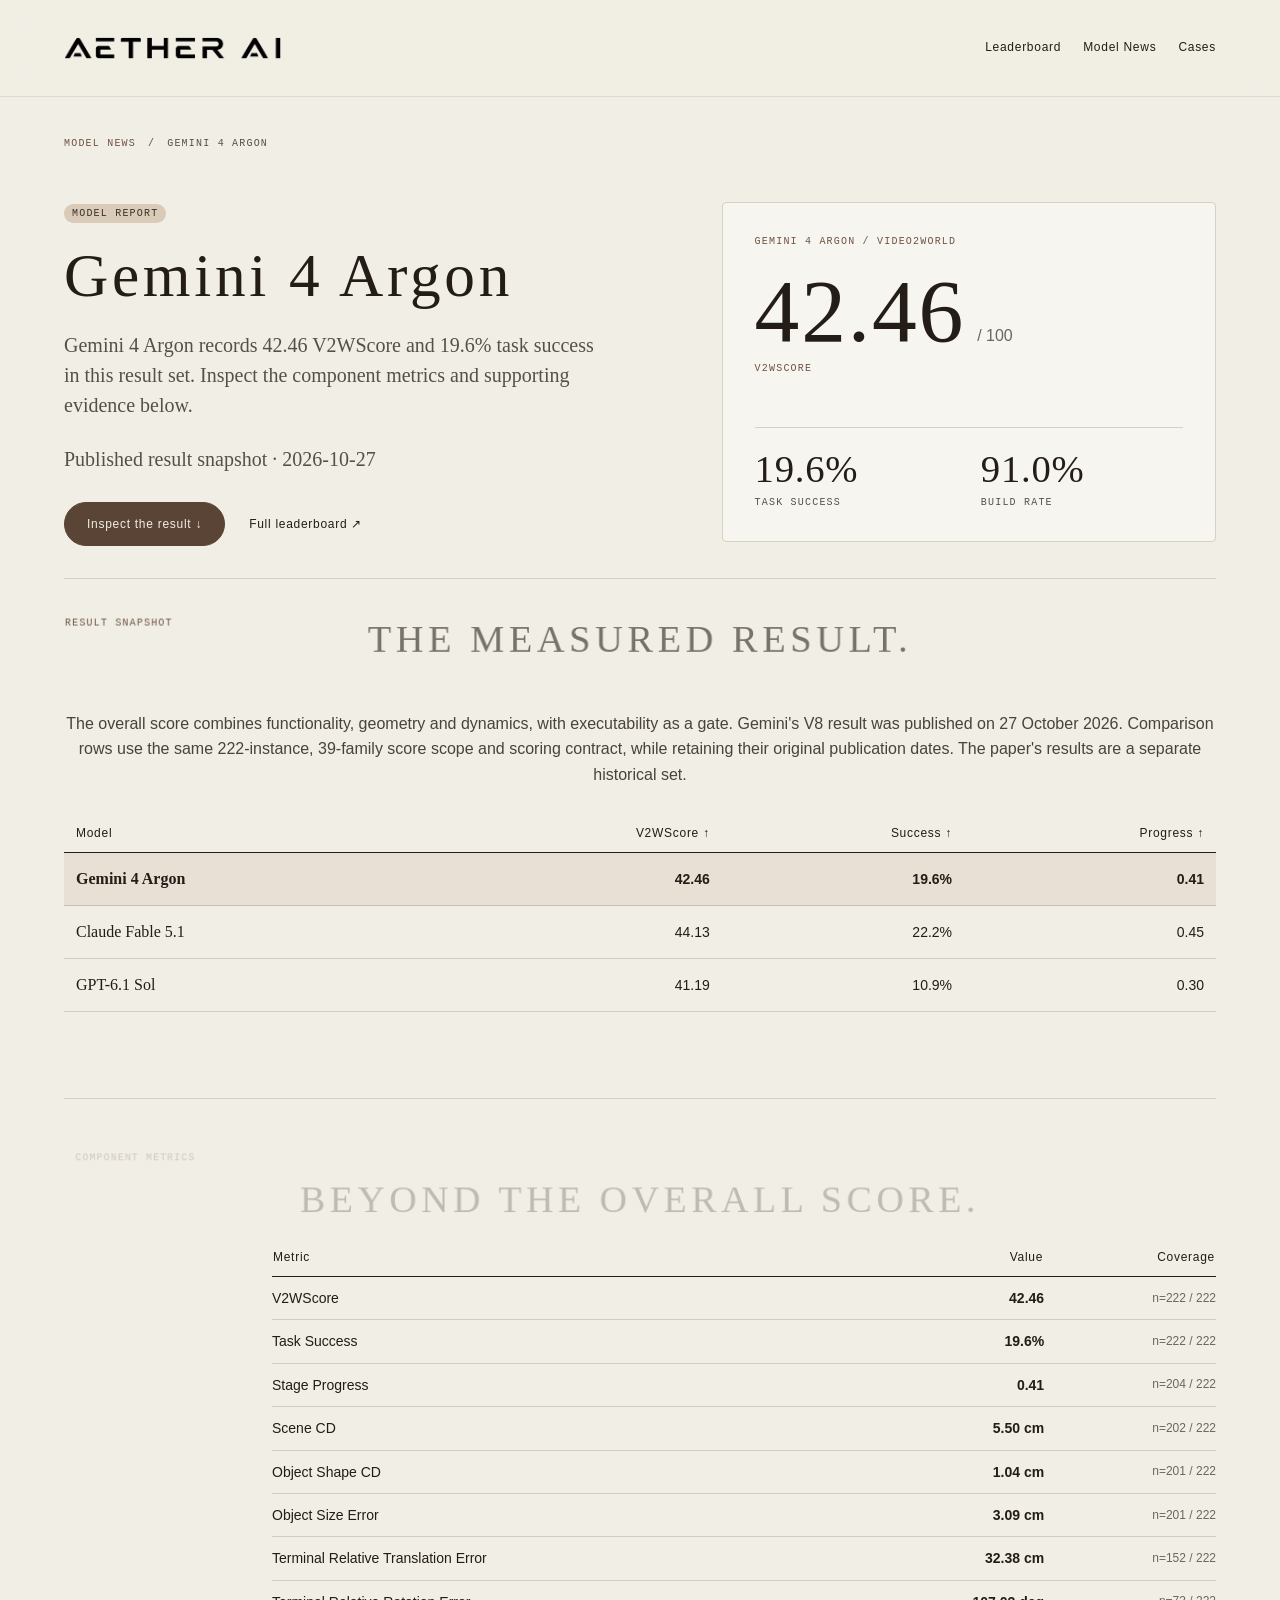
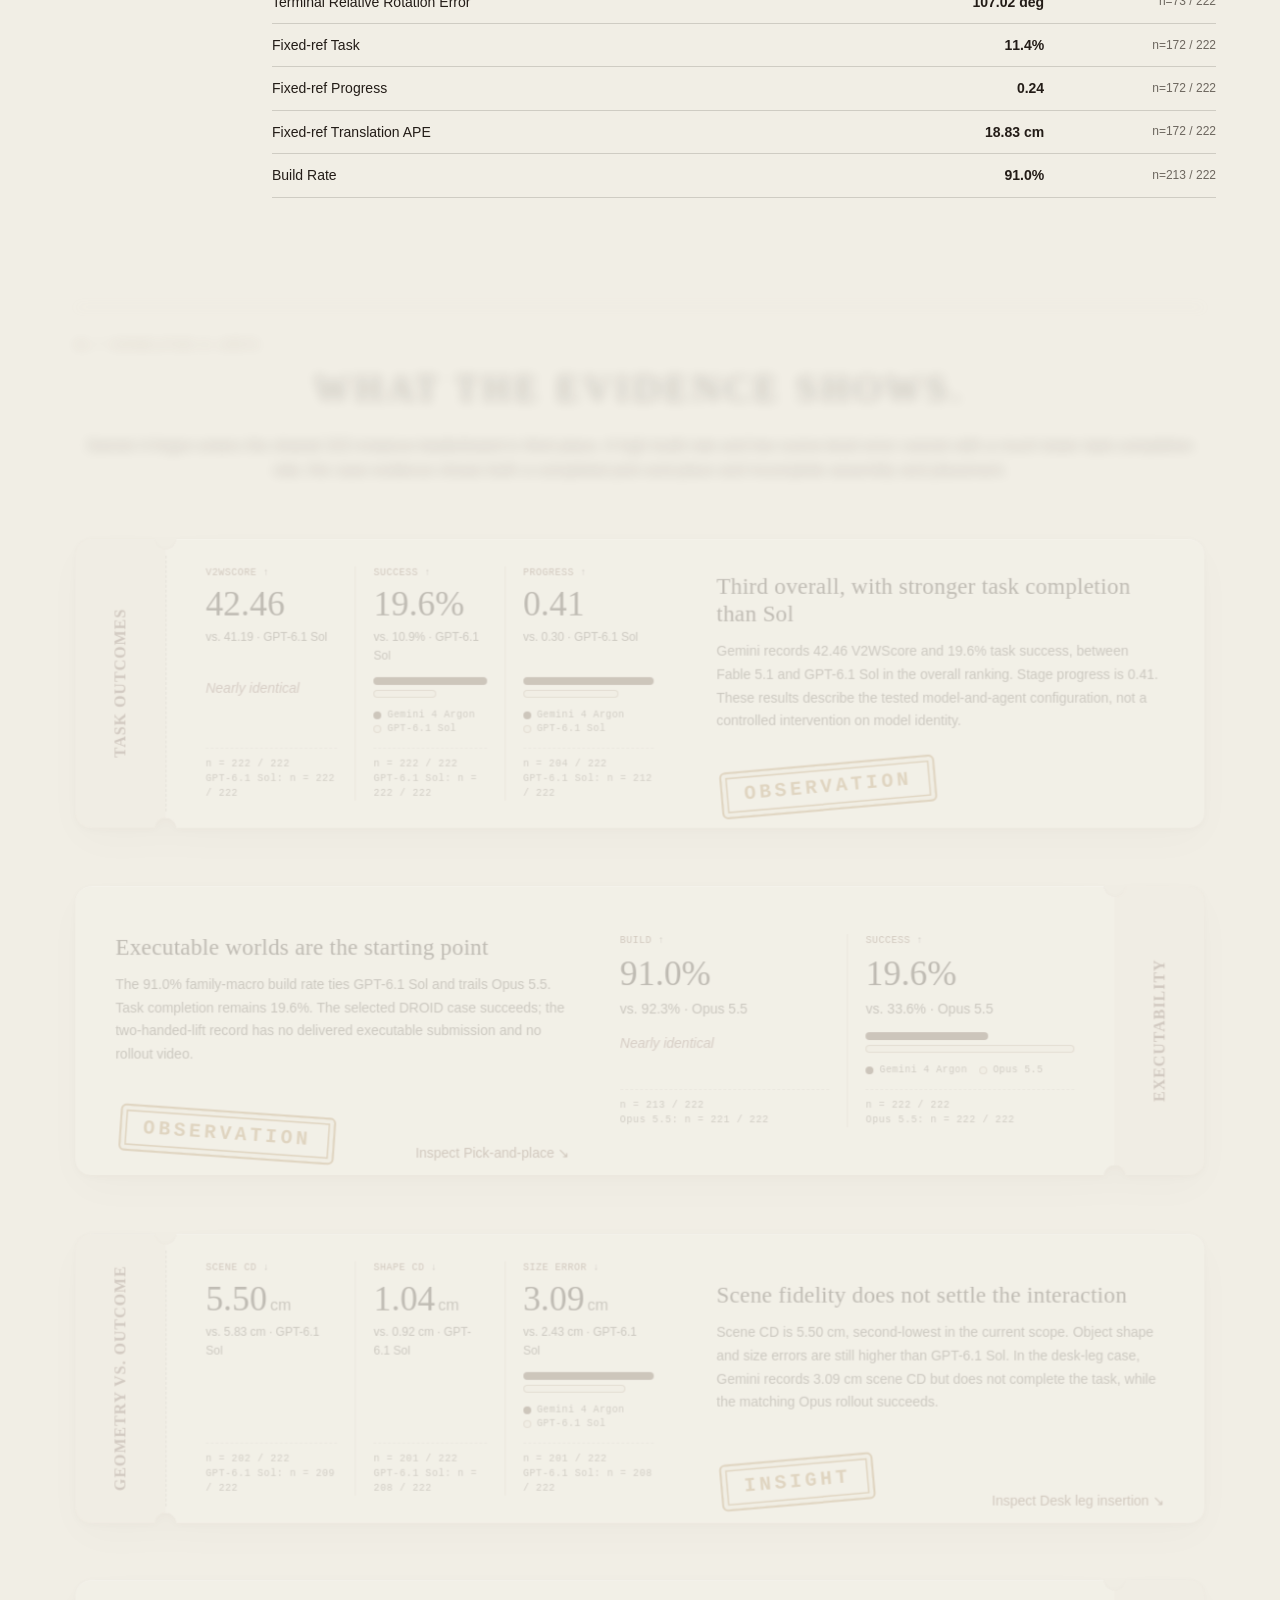
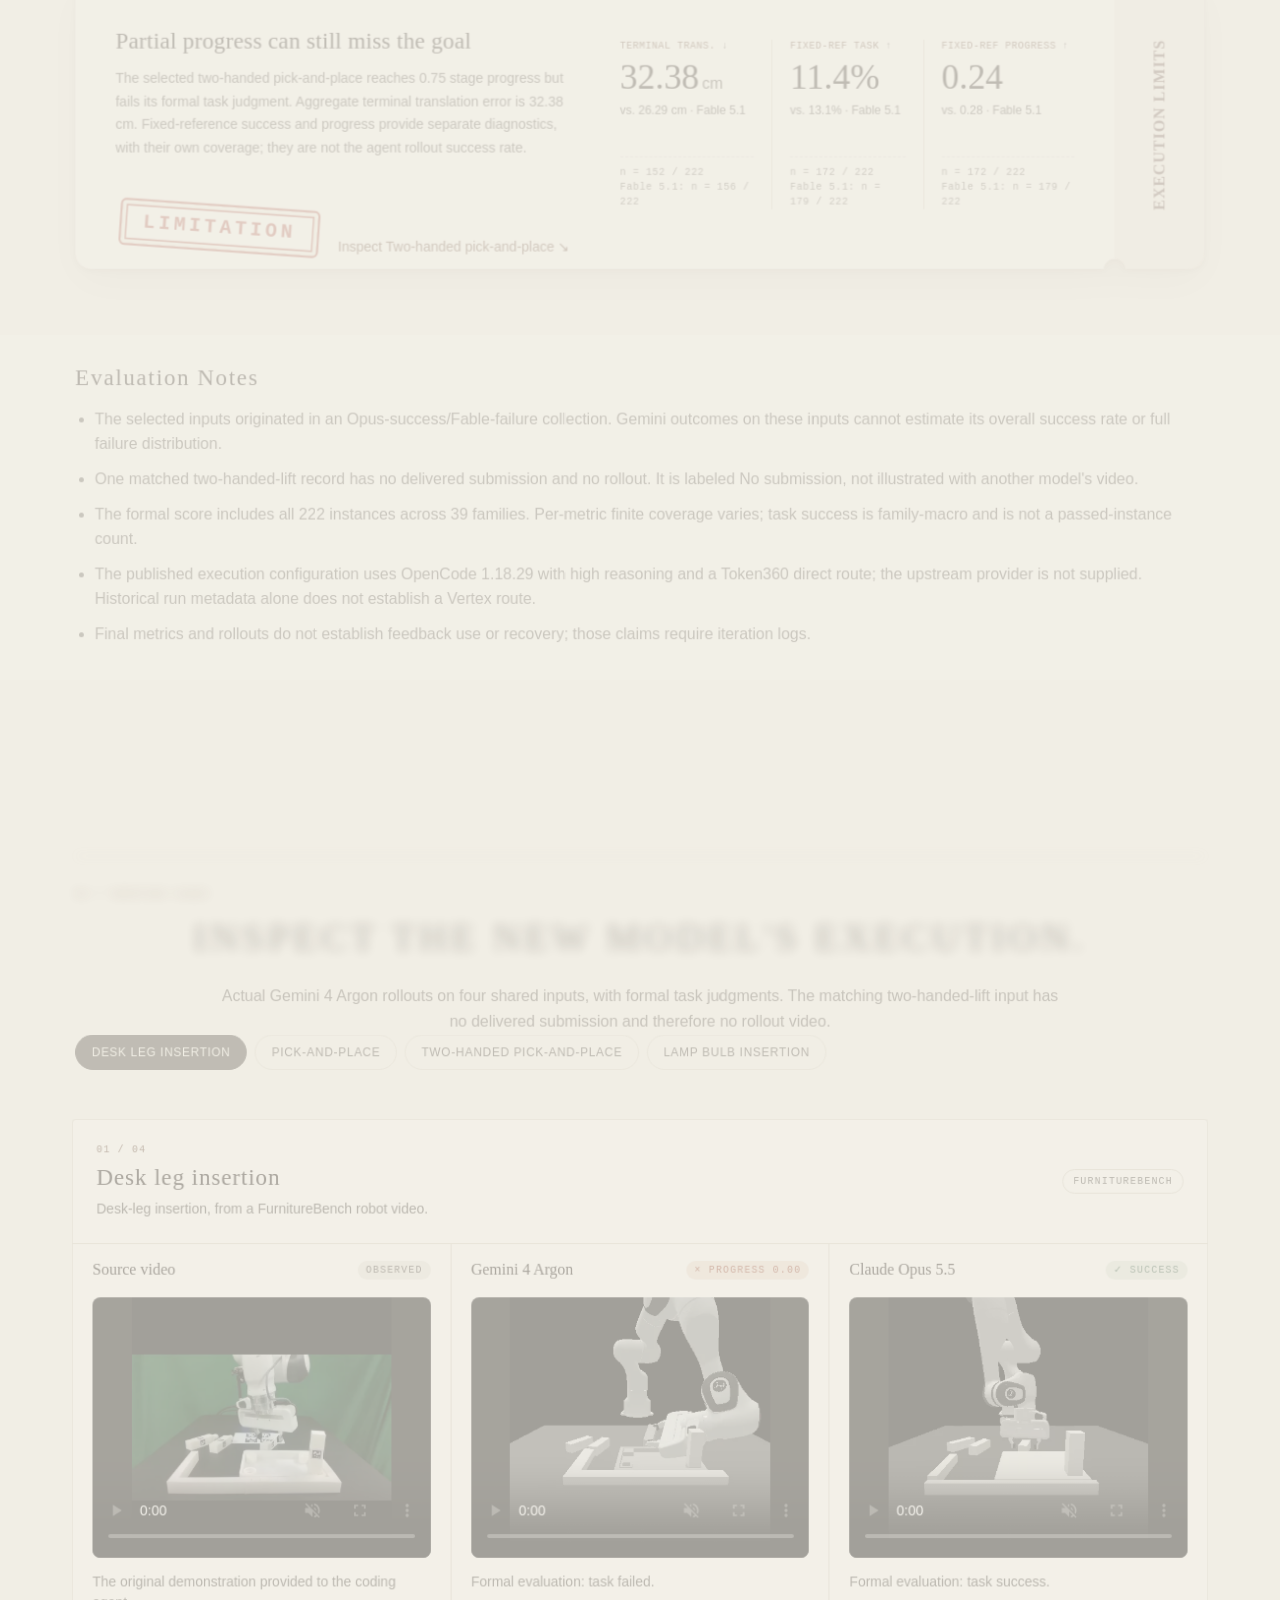
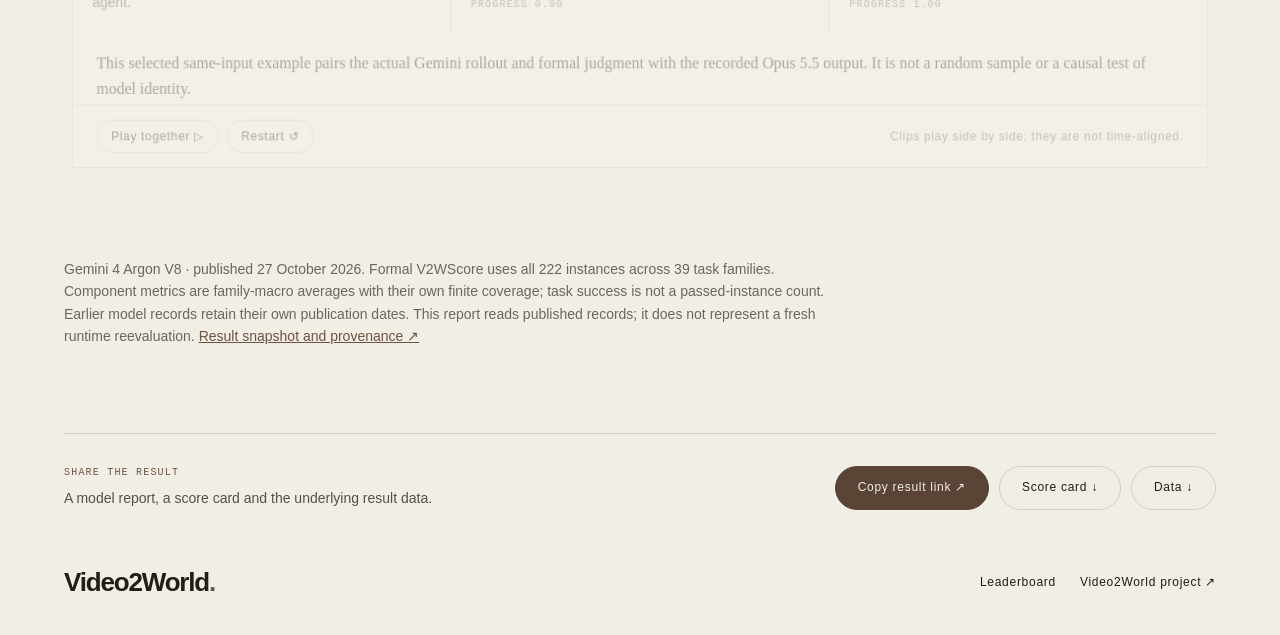
==== commit 5ec9f4e3: "Add Gemini 4 Argon results and verified cases" ====
--- a/leaderboard/updates/gemini-4-argon.html
+++ b/leaderboard/updates/gemini-4-argon.html
@@ -1,27 +1,27 @@
 <!doctype html>
 <html lang="en"><head>
   <meta charset="UTF-8"><meta name="viewport" content="width=device-width, initial-scale=1"><meta name="v2w-base" content=".."><meta name="theme-color" content="#f1eee5">
-  <title>Gemini 4 Argon on Video2World</title>
-  <meta name="description" content="Gemini 4 Argon on the Video2World benchmark. Evaluation status, component metrics and verified case evidence.">
-  <meta property="og:title" content="Gemini 4 Argon on Video2World"><meta property="og:description" content="Follow the model evaluation, inspect measured capabilities and explore verified case evidence."><meta property="og:url" content="https://aetherlabsai.github.io/Video2World/leaderboard/updates/gemini-4-argon.html"><meta property="og:image" content="https://aetherlabsai.github.io/Video2World/leaderboard/assets/aether-ai.png"><meta name="twitter:card" content="summary_large_image">
+  <title>Gemini 4 Argon on Video2World — 42.46 V2WScore</title>
+  <meta name="description" content="Gemini 4 Argon ranks third among 13 configurations: 42.46 V2WScore, 19.6% task success and 91.0% build rate. Explore the metrics and actual model rollouts.">
+  <meta property="og:title" content="Gemini 4 Argon enters the Video2World top three"><meta property="og:description" content="42.46 V2WScore, 19.6% task success and 91.0% build rate. Inspect metric coverage, completed pick-and-place and remaining execution gaps."><meta property="og:url" content="https://aetherlabsai.github.io/Video2World/leaderboard/updates/gemini-4-argon.html"><meta property="og:image" content="https://aetherlabsai.github.io/Video2World/leaderboard/assets/gemini-4-argon-social.png"><meta name="twitter:card" content="summary_large_image">
   <link rel="icon" href="../assets/favicon.ico" sizes="16x16 32x32 48x48"><link rel="icon" type="image/png" sizes="32x32" href="../assets/favicon-32.png"><link rel="apple-touch-icon" sizes="180x180" href="../assets/apple-touch-icon.png"><link rel="stylesheet" href="../styles.css"><link rel="stylesheet" href="../theme.css"><link rel="stylesheet" href="../collaboration.css"><link rel="stylesheet" href="../motion.css"><script src="../app.js" defer></script><script src="../motion.js" defer></script>
 </head><body data-page="model" data-model="gemini-4-argon"><a class="skip" href="#generic-model-title">Skip to model update</a>
   <header class="site-header"><div class="nav-inner"><a class="wordmark" href="../../" aria-label="Aether AI · Video2World project page"><img src="../assets/aether-ai.png" alt="Aether AI" width="946" height="96" decoding="async"></a><nav aria-label="Main navigation"><a href="../index.html#leaderboard">Leaderboard</a><a href="../index.html#updates">Model News</a><a href="../index.html#cases">Cases</a></nav></div></header>
   <main class="page-width update-page"><div class="breadcrumbs"><a href="../index.html#updates">Model News</a><span>/</span><span>Gemini 4 Argon</span></div>
     <section class="model-hero" aria-labelledby="generic-model-title">
-      <div><span class="release-tag">MODEL REPORT</span><h1 id="generic-model-title">Gemini 4 Argon</h1><p id="generic-model-intro">Evaluation in progress. Verified results and model-specific findings will appear here.</p><p id="generic-date">Status · Testing</p><div class="hero-actions"><a class="text-link" href="../index.html#leaderboard">Full leaderboard ↗</a></div></div>
-      <div class="model-score-art" data-result-only hidden><div><span class="tiny-label">Gemini 4 Argon / VIDEO2WORLD</span><div class="large-score" id="generic-score"></div><span class="tiny-label">V2WSCORE</span></div><div class="score-art-footer"><div><strong id="generic-success"></strong><span>TASK SUCCESS</span></div><div><strong id="generic-build"></strong><span>BUILD RATE</span></div></div></div>
+      <div><span class="release-tag">MODEL REPORT</span><h1 id="generic-model-title">Gemini 4 Argon</h1><p id="generic-model-intro">Third among 13 tested configurations: 42.46 V2WScore, 19.6% task success and 91.0% build rate. Inspect the component metrics and actual successful and failed executions.</p><p id="generic-date">Published result snapshot · 27 October 2026</p><div class="hero-actions"><a class="button primary" href="#result-table">Inspect the result ↓</a><a class="text-link" href="../index.html#leaderboard">Full leaderboard ↗</a></div></div>
+      <div class="model-score-art" data-result-only><div><span class="tiny-label">Gemini 4 Argon / VIDEO2WORLD</span><div class="large-score" id="generic-score">42.46<small>/ 100</small></div><span class="tiny-label">V2WSCORE</span></div><div class="score-art-footer"><div><strong id="generic-success">19.6%</strong><span>TASK SUCCESS</span></div><div><strong id="generic-build">91.0%</strong><span>BUILD RATE</span></div></div></div>
     </section>
     <section class="editorial-grid" id="generic-pending" hidden><div><span class="eyebrow section-index">EVALUATION IN PROGRESS</span><h2>Testing.</h2></div><div class="editorial-copy"><p>The result is not yet verified. This page will become the model's report once its evaluation is complete.</p><p>We will report the overall ranking alongside build rate, task success, stage progress, geometry and dynamics. Strengths and limitations will be tied to those metrics and actual model outputs.</p><p>Feedback and recovery claims require the agent's iteration logs. No such capability is inferred from a final score or rollout alone.</p><a class="text-link" href="../index.html#updates">Follow the four-model evaluation ↗</a></div></section>
-    <div id="generic-results" hidden>
-      <section class="editorial-grid" id="result-table" data-rail="Result"><div><span class="eyebrow section-index">RESULT SNAPSHOT</span><h2>The measured result.</h2></div><div class="editorial-copy"><p>The overall score combines functionality, geometry and dynamics, with executability as a gate. The rows below belong to the same supplied result set; the paper's historical results remain separate.</p><table class="update-results-table"><thead><tr><th scope="col">Model</th><th scope="col">V2WScore ↑</th><th scope="col">Success ↑</th><th scope="col">Progress ↑</th></tr></thead><tbody id="model-results-body"></tbody></table></div></section>
-      <section class="editorial-grid metrics-stack" id="metrics" data-rail="Metrics"><div><span class="eyebrow section-index">COMPONENT METRICS</span><h2>Beyond the overall score.</h2></div><table class="dialog-metrics"><thead><tr><th scope="col">Metric</th><th scope="col">Value</th><th scope="col">Coverage</th></tr></thead><tbody id="generic-metric-coverage"></tbody></table></section>
+    <div id="generic-results">
+      <section class="editorial-grid" id="result-table" data-rail="Result"><div><span class="eyebrow section-index">RESULT SNAPSHOT</span><h2>The measured result.</h2></div><div class="editorial-copy"><p>The overall score combines functionality, geometry and dynamics, with executability as a gate. Gemini's V8 result was published on 27 October 2026. Comparison rows use the same 222-instance, 39-family score scope and scoring contract, while retaining their original publication dates. The paper's results are a separate historical set.</p><table class="update-results-table"><thead><tr><th scope="col">Model</th><th scope="col">V2WScore ↑</th><th scope="col">Success ↑</th><th scope="col">Progress ↑</th></tr></thead><tbody id="model-results-body"><tr class="featured"><td>Gemini 4 Argon</td><td>42.46</td><td>19.6%</td><td>0.41</td></tr><tr><td>Claude Fable 5.1</td><td>44.13</td><td>22.2%</td><td>0.45</td></tr><tr><td>GPT-6.1 Sol</td><td>41.19</td><td>10.9%</td><td>0.30</td></tr></tbody></table></div></section>
+      <section class="editorial-grid metrics-stack" id="metrics" data-rail="Metrics"><div><span class="eyebrow section-index">COMPONENT METRICS</span><h2>Beyond the overall score.</h2></div><table class="dialog-metrics"><thead><tr><th scope="col">Metric</th><th scope="col">Value</th><th scope="col">Coverage</th></tr></thead><tbody id="generic-metric-coverage"><tr><td>V2WScore</td><td>42.46</td><td>n=222 / 222</td></tr><tr><td>Task Success</td><td>19.6%</td><td>n=222 / 222</td></tr><tr><td>Stage Progress</td><td>0.41</td><td>n=204 / 222</td></tr><tr><td>Scene CD</td><td>5.50 cm</td><td>n=202 / 222</td></tr><tr><td>Object Shape CD</td><td>1.04 cm</td><td>n=201 / 222</td></tr><tr><td>Object Size Error</td><td>3.09 cm</td><td>n=201 / 222</td></tr><tr><td>Terminal Relative Translation Error</td><td>32.38 cm</td><td>n=152 / 222</td></tr><tr><td>Terminal Relative Rotation Error</td><td>107.02 deg</td><td>n=73 / 222</td></tr><tr><td>Fixed-ref Task</td><td>11.4%</td><td>n=172 / 222</td></tr><tr><td>Fixed-ref Progress</td><td>0.24</td><td>n=172 / 222</td></tr><tr><td>Fixed-ref Translation APE</td><td>18.83 cm</td><td>n=172 / 222</td></tr><tr><td>Build Rate</td><td>91.0%</td><td>n=213 / 222</td></tr></tbody></table></section>
     </div>
     <section class="model-analysis" id="model-analysis" data-rail="Findings" hidden></section>
-    <section class="model-cases-status" id="model-cases-status" data-result-only hidden><div><span class="eyebrow section-index">CASE EVIDENCE</span><h3>Verified case videos will appear here.</h3><p>Each case collection retains the input video, actual model output and task judgment. Paper-era examples are not evidence for a newly tested model.</p><a href="https://aetherlabsai.github.io/Video2World/#experiments">See the published paper cases ↗</a></div></section>
+    <section class="model-cases-status" id="model-cases-status" data-result-only hidden><div><span class="eyebrow section-index">CASE EVIDENCE</span><h3>Actual model executions.</h3><p>Four verified Gemini rollouts show a completed pick-and-place and failed assembly and placement. The matching two-handed-lift record has no delivered submission and no rollout video. These inputs were inherited from a directed Opus-success/Fable-failure selection; they do not estimate Gemini's overall success frequency.</p></div></section>
     <section class="model-update-cases" id="model-update-cases" data-rail="Cases" hidden></section>
     <section class="model-update-cases failure-cases" id="failure-cases" data-rail="Failures" hidden></section>
-    <p class="snapshot-provenance" data-result-only hidden>Coverage and configuration belong to this result set. Keep incompatible evaluation versions separate, and interpret unavailable measurements as missing.</p>
+    <p class="snapshot-provenance" data-result-only>Gemini 4 Argon V8 · published 27 October 2026. Formal V2WScore uses all 222 instances across 39 task families. Component metrics are family-macro averages with their own finite coverage; task success is not a passed-instance count. Earlier model records retain their own publication dates. This report reads published records; it does not represent a fresh runtime reevaluation. <a href="../data/result-snapshot-2026-10-27.json">Result snapshot and provenance ↗</a></p>
   </main>
   <footer class="site-footer"><div class="footer-share" data-result-only hidden><div><span class="eyebrow section-index">SHARE THE RESULT</span><p>A model report, a score card and the underlying result data.</p></div><div class="share-actions"><button class="button primary" id="share-result" type="button">Copy result link ↗</button><button class="button secondary" id="download-result-card" type="button">Score card ↓</button><button class="button secondary" id="download-snapshot" type="button">Data ↓</button></div></div><a class="wordmark" href="../../">Video2World<span class="brand-dot">.</span></a><div class="footer-links"><a href="../index.html">Leaderboard</a><a href="../../">Video2World project ↗</a></div></footer><div id="toast" class="toast" role="status" aria-live="polite"></div>
 </body></html>
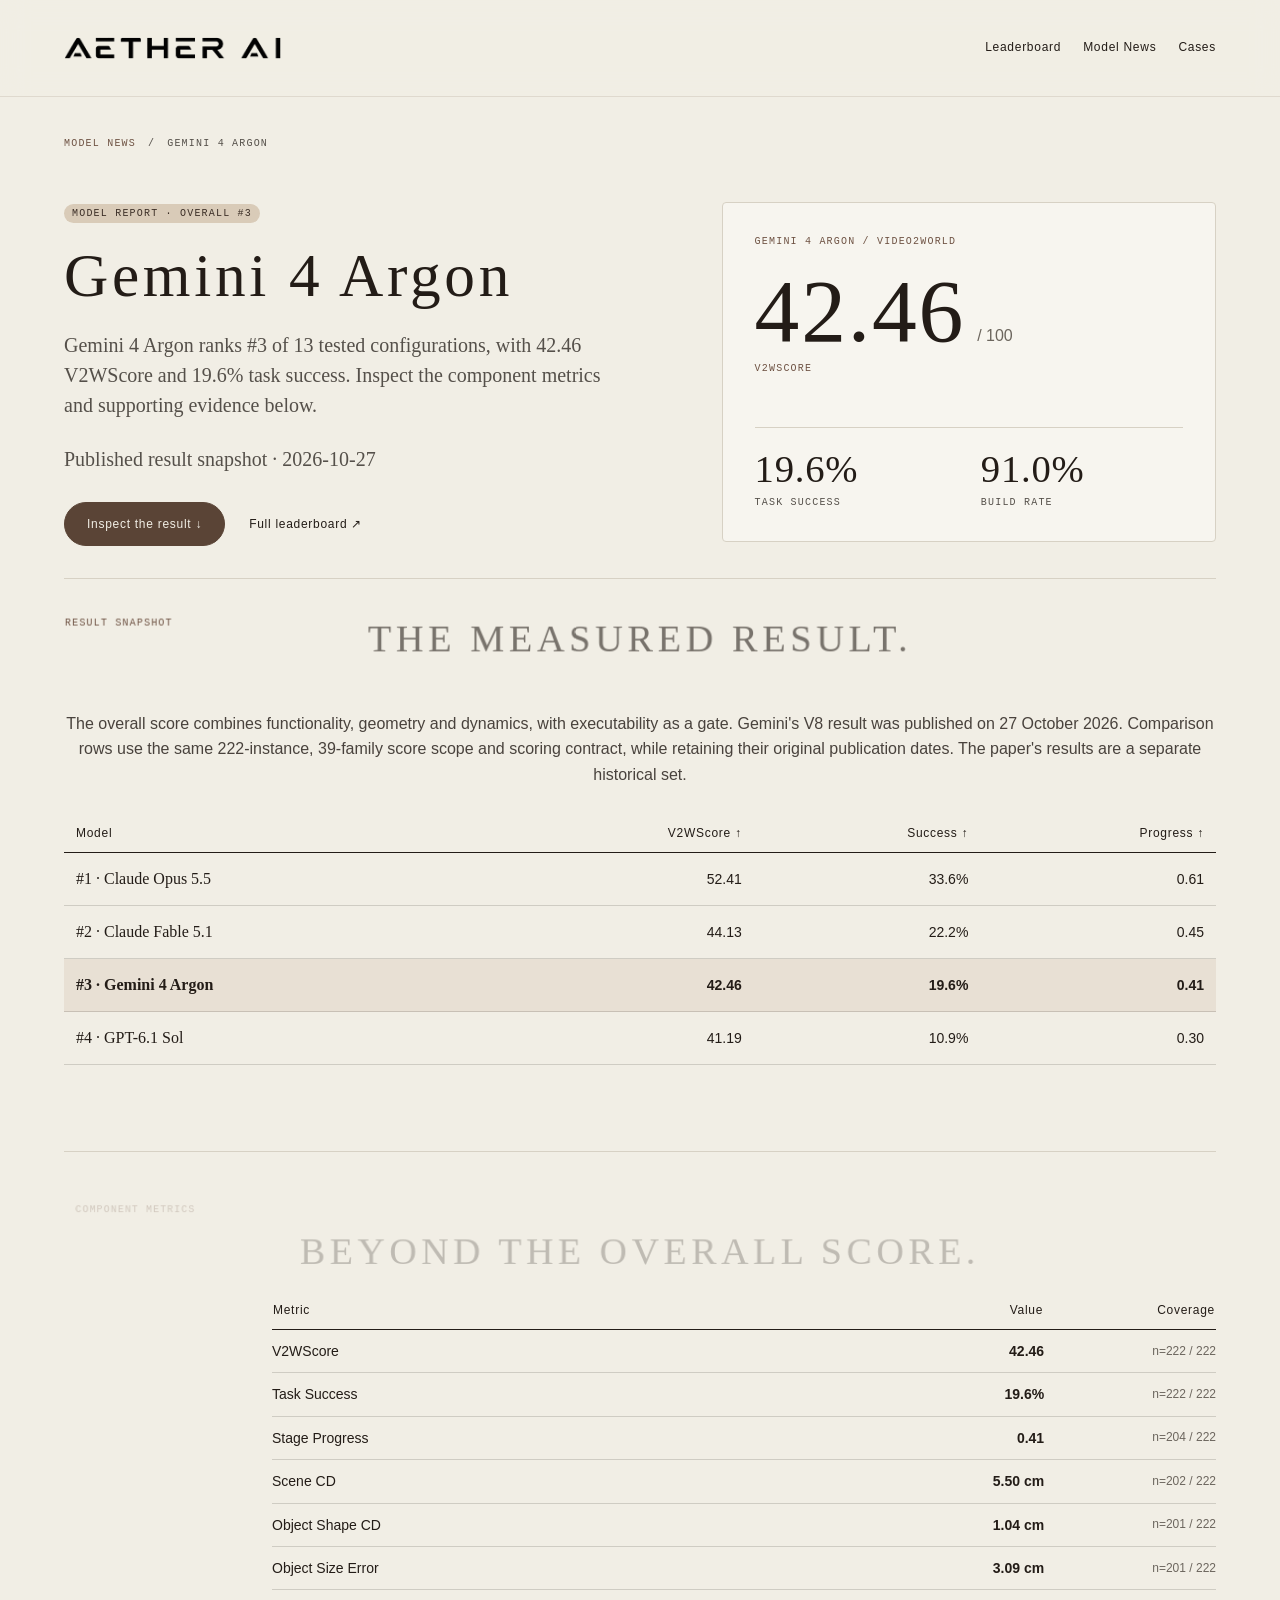
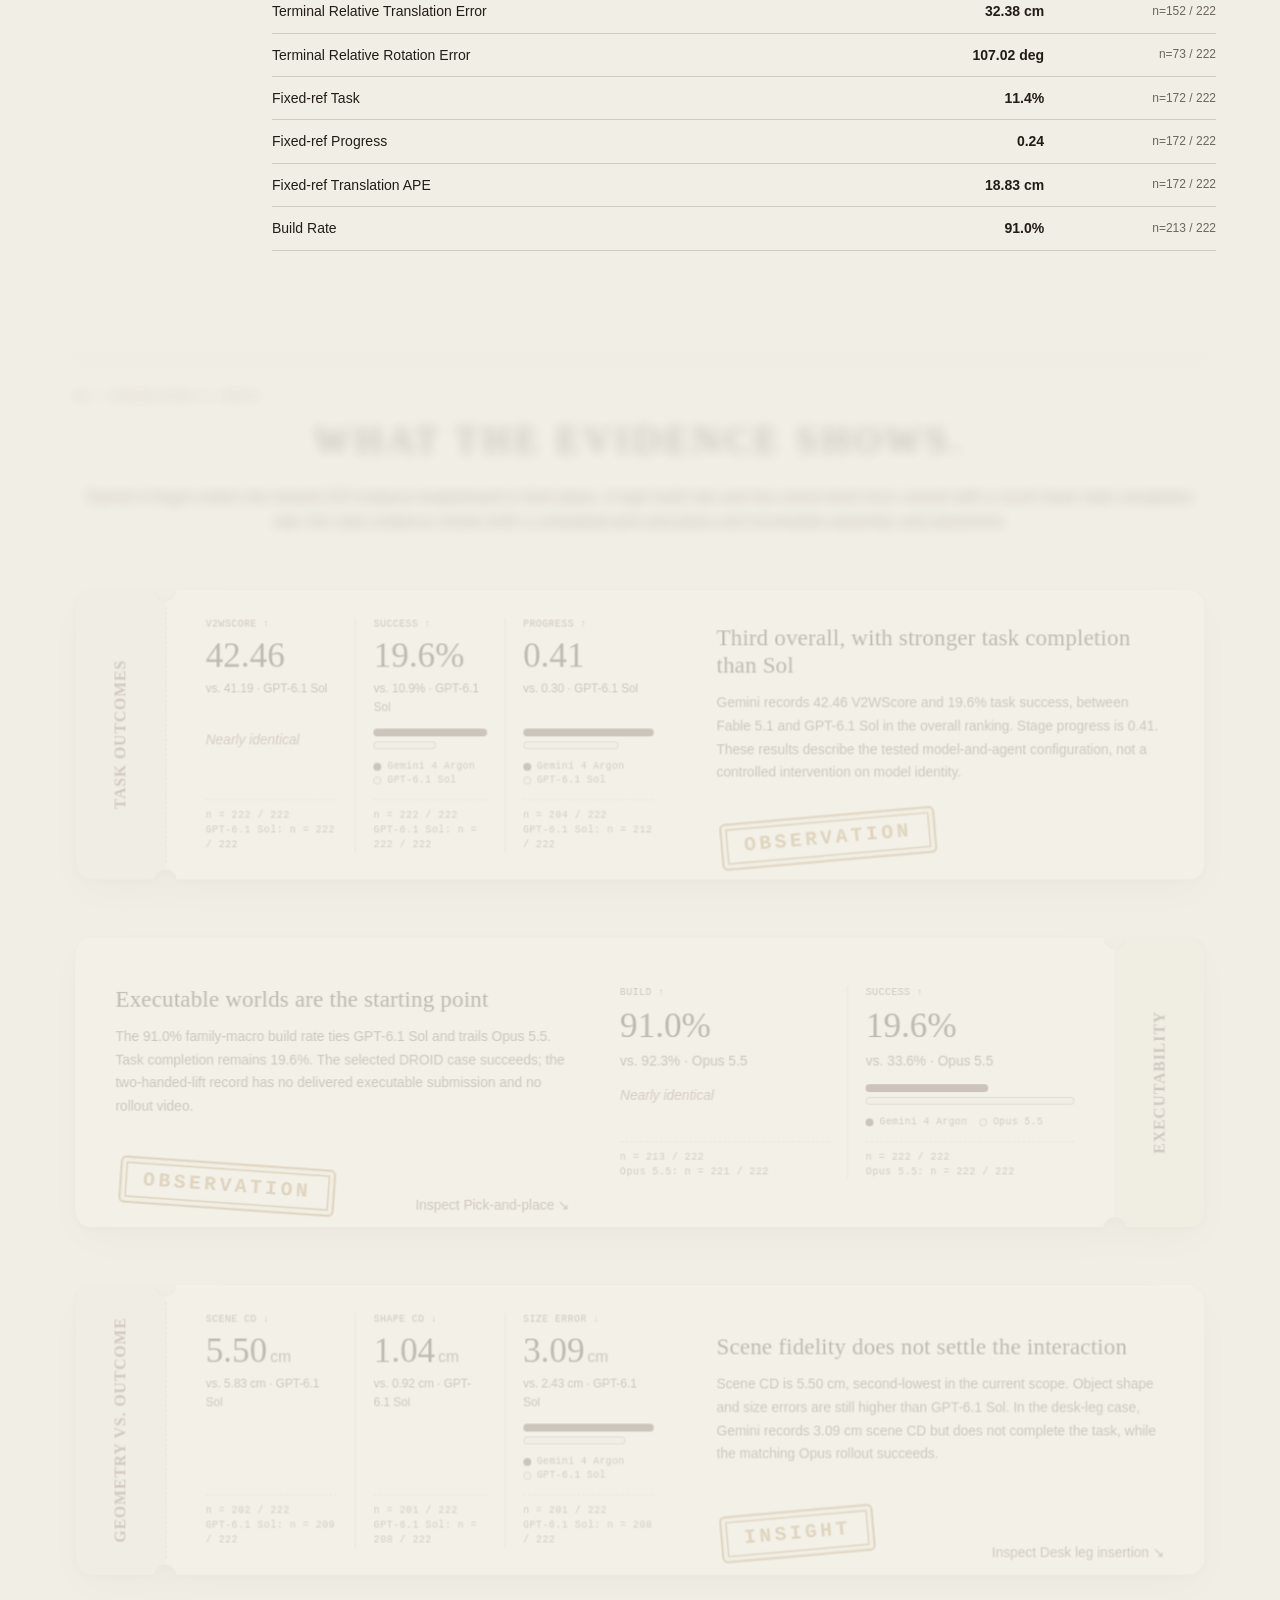
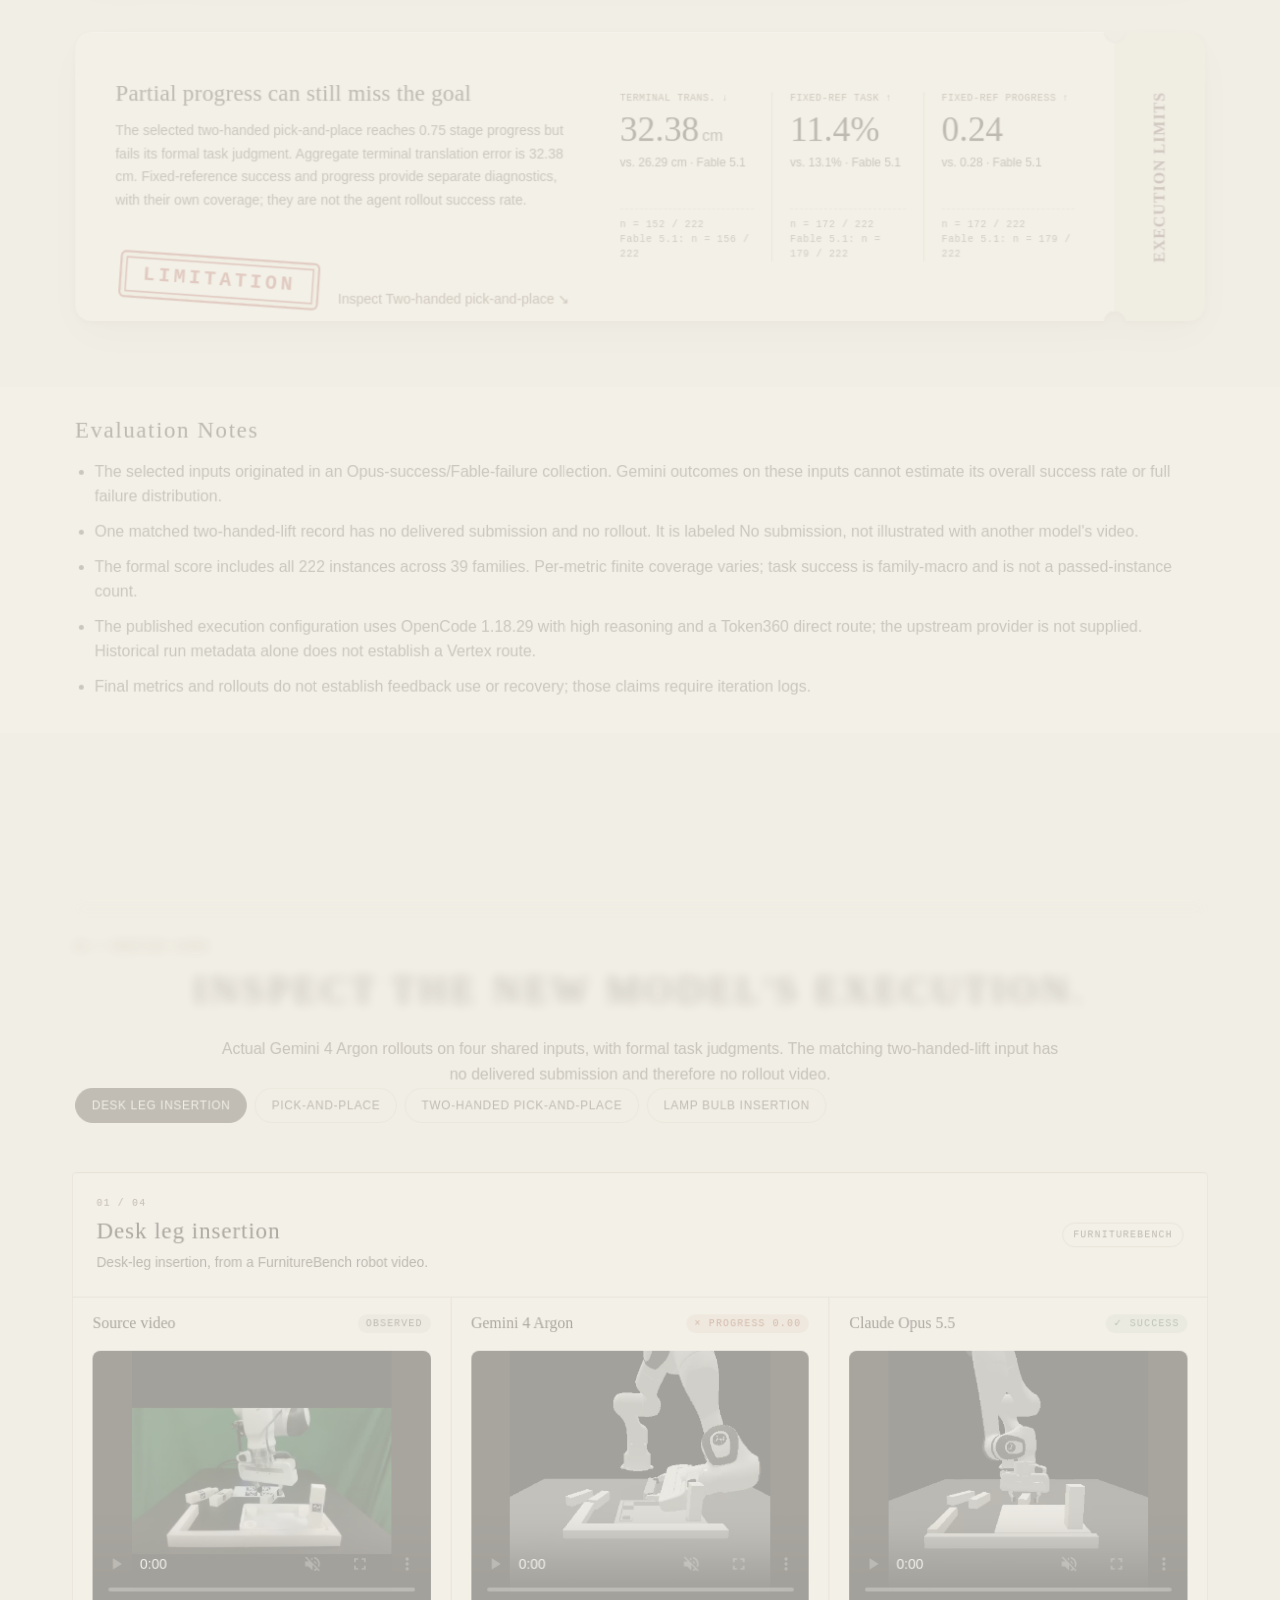
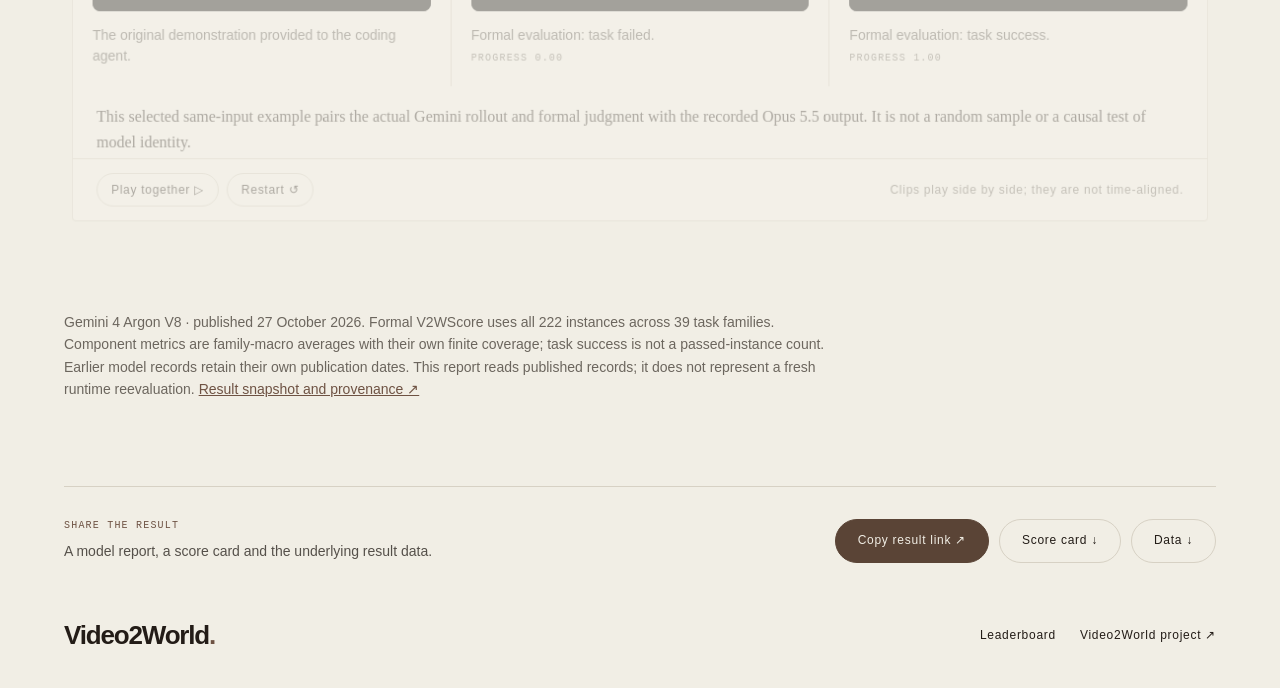
==== commit e4c33be5: "Clarify overall rankings in model news and Gemini report" ====
--- a/leaderboard/updates/gemini-4-argon.html
+++ b/leaderboard/updates/gemini-4-argon.html
@@ -1,20 +1,20 @@
 <!doctype html>
 <html lang="en"><head>
   <meta charset="UTF-8"><meta name="viewport" content="width=device-width, initial-scale=1"><meta name="v2w-base" content=".."><meta name="theme-color" content="#f1eee5">
-  <title>Gemini 4 Argon on Video2World — 42.46 V2WScore</title>
+  <title>Gemini 4 Argon — #3 overall on Video2World</title>
   <meta name="description" content="Gemini 4 Argon ranks third among 13 configurations: 42.46 V2WScore, 19.6% task success and 91.0% build rate. Explore the metrics and actual model rollouts.">
-  <meta property="og:title" content="Gemini 4 Argon enters the Video2World top three"><meta property="og:description" content="42.46 V2WScore, 19.6% task success and 91.0% build rate. Inspect metric coverage, completed pick-and-place and remaining execution gaps."><meta property="og:url" content="https://aetherlabsai.github.io/Video2World/leaderboard/updates/gemini-4-argon.html"><meta property="og:image" content="https://aetherlabsai.github.io/Video2World/leaderboard/assets/gemini-4-argon-social.png"><meta name="twitter:card" content="summary_large_image">
+  <meta property="og:title" content="Gemini 4 Argon ranks #3 overall on Video2World"><meta property="og:description" content="42.46 V2WScore, 19.6% task success and 91.0% build rate. Inspect metric coverage, completed pick-and-place and remaining execution gaps."><meta property="og:url" content="https://aetherlabsai.github.io/Video2World/leaderboard/updates/gemini-4-argon.html"><meta property="og:image" content="https://aetherlabsai.github.io/Video2World/leaderboard/assets/gemini-4-argon-social.png"><meta name="twitter:card" content="summary_large_image">
   <link rel="icon" href="../assets/favicon.ico" sizes="16x16 32x32 48x48"><link rel="icon" type="image/png" sizes="32x32" href="../assets/favicon-32.png"><link rel="apple-touch-icon" sizes="180x180" href="../assets/apple-touch-icon.png"><link rel="stylesheet" href="../styles.css"><link rel="stylesheet" href="../theme.css"><link rel="stylesheet" href="../collaboration.css"><link rel="stylesheet" href="../motion.css"><script src="../app.js" defer></script><script src="../motion.js" defer></script>
 </head><body data-page="model" data-model="gemini-4-argon"><a class="skip" href="#generic-model-title">Skip to model update</a>
   <header class="site-header"><div class="nav-inner"><a class="wordmark" href="../../" aria-label="Aether AI · Video2World project page"><img src="../assets/aether-ai.png" alt="Aether AI" width="946" height="96" decoding="async"></a><nav aria-label="Main navigation"><a href="../index.html#leaderboard">Leaderboard</a><a href="../index.html#updates">Model News</a><a href="../index.html#cases">Cases</a></nav></div></header>
   <main class="page-width update-page"><div class="breadcrumbs"><a href="../index.html#updates">Model News</a><span>/</span><span>Gemini 4 Argon</span></div>
     <section class="model-hero" aria-labelledby="generic-model-title">
-      <div><span class="release-tag">MODEL REPORT</span><h1 id="generic-model-title">Gemini 4 Argon</h1><p id="generic-model-intro">Third among 13 tested configurations: 42.46 V2WScore, 19.6% task success and 91.0% build rate. Inspect the component metrics and actual successful and failed executions.</p><p id="generic-date">Published result snapshot · 27 October 2026</p><div class="hero-actions"><a class="button primary" href="#result-table">Inspect the result ↓</a><a class="text-link" href="../index.html#leaderboard">Full leaderboard ↗</a></div></div>
+      <div><span class="release-tag" id="generic-rank">MODEL REPORT · OVERALL #3</span><h1 id="generic-model-title">Gemini 4 Argon</h1><p id="generic-model-intro">Third among 13 tested configurations: 42.46 V2WScore, 19.6% task success and 91.0% build rate. Inspect the component metrics and actual successful and failed executions.</p><p id="generic-date">Published result snapshot · 27 October 2026</p><div class="hero-actions"><a class="button primary" href="#result-table">Inspect the result ↓</a><a class="text-link" href="../index.html#leaderboard">Full leaderboard ↗</a></div></div>
       <div class="model-score-art" data-result-only><div><span class="tiny-label">Gemini 4 Argon / VIDEO2WORLD</span><div class="large-score" id="generic-score">42.46<small>/ 100</small></div><span class="tiny-label">V2WSCORE</span></div><div class="score-art-footer"><div><strong id="generic-success">19.6%</strong><span>TASK SUCCESS</span></div><div><strong id="generic-build">91.0%</strong><span>BUILD RATE</span></div></div></div>
     </section>
     <section class="editorial-grid" id="generic-pending" hidden><div><span class="eyebrow section-index">EVALUATION IN PROGRESS</span><h2>Testing.</h2></div><div class="editorial-copy"><p>The result is not yet verified. This page will become the model's report once its evaluation is complete.</p><p>We will report the overall ranking alongside build rate, task success, stage progress, geometry and dynamics. Strengths and limitations will be tied to those metrics and actual model outputs.</p><p>Feedback and recovery claims require the agent's iteration logs. No such capability is inferred from a final score or rollout alone.</p><a class="text-link" href="../index.html#updates">Follow the four-model evaluation ↗</a></div></section>
     <div id="generic-results">
-      <section class="editorial-grid" id="result-table" data-rail="Result"><div><span class="eyebrow section-index">RESULT SNAPSHOT</span><h2>The measured result.</h2></div><div class="editorial-copy"><p>The overall score combines functionality, geometry and dynamics, with executability as a gate. Gemini's V8 result was published on 27 October 2026. Comparison rows use the same 222-instance, 39-family score scope and scoring contract, while retaining their original publication dates. The paper's results are a separate historical set.</p><table class="update-results-table"><thead><tr><th scope="col">Model</th><th scope="col">V2WScore ↑</th><th scope="col">Success ↑</th><th scope="col">Progress ↑</th></tr></thead><tbody id="model-results-body"><tr class="featured"><td>Gemini 4 Argon</td><td>42.46</td><td>19.6%</td><td>0.41</td></tr><tr><td>Claude Fable 5.1</td><td>44.13</td><td>22.2%</td><td>0.45</td></tr><tr><td>GPT-6.1 Sol</td><td>41.19</td><td>10.9%</td><td>0.30</td></tr></tbody></table></div></section>
+      <section class="editorial-grid" id="result-table" data-rail="Result"><div><span class="eyebrow section-index">RESULT SNAPSHOT</span><h2>The measured result.</h2></div><div class="editorial-copy"><p>The overall score combines functionality, geometry and dynamics, with executability as a gate. Gemini's V8 result was published on 27 October 2026. Comparison rows use the same 222-instance, 39-family score scope and scoring contract, while retaining their original publication dates. The paper's results are a separate historical set.</p><table class="update-results-table"><thead><tr><th scope="col">Model</th><th scope="col">V2WScore ↑</th><th scope="col">Success ↑</th><th scope="col">Progress ↑</th></tr></thead><tbody id="model-results-body"><tr><td>#1 · Claude Opus 5.5</td><td>52.41</td><td>33.6%</td><td>0.61</td></tr><tr><td>#2 · Claude Fable 5.1</td><td>44.13</td><td>22.2%</td><td>0.45</td></tr><tr class="featured"><td>#3 · Gemini 4 Argon</td><td>42.46</td><td>19.6%</td><td>0.41</td></tr><tr><td>#4 · GPT-6.1 Sol</td><td>41.19</td><td>10.9%</td><td>0.30</td></tr></tbody></table></div></section>
       <section class="editorial-grid metrics-stack" id="metrics" data-rail="Metrics"><div><span class="eyebrow section-index">COMPONENT METRICS</span><h2>Beyond the overall score.</h2></div><table class="dialog-metrics"><thead><tr><th scope="col">Metric</th><th scope="col">Value</th><th scope="col">Coverage</th></tr></thead><tbody id="generic-metric-coverage"><tr><td>V2WScore</td><td>42.46</td><td>n=222 / 222</td></tr><tr><td>Task Success</td><td>19.6%</td><td>n=222 / 222</td></tr><tr><td>Stage Progress</td><td>0.41</td><td>n=204 / 222</td></tr><tr><td>Scene CD</td><td>5.50 cm</td><td>n=202 / 222</td></tr><tr><td>Object Shape CD</td><td>1.04 cm</td><td>n=201 / 222</td></tr><tr><td>Object Size Error</td><td>3.09 cm</td><td>n=201 / 222</td></tr><tr><td>Terminal Relative Translation Error</td><td>32.38 cm</td><td>n=152 / 222</td></tr><tr><td>Terminal Relative Rotation Error</td><td>107.02 deg</td><td>n=73 / 222</td></tr><tr><td>Fixed-ref Task</td><td>11.4%</td><td>n=172 / 222</td></tr><tr><td>Fixed-ref Progress</td><td>0.24</td><td>n=172 / 222</td></tr><tr><td>Fixed-ref Translation APE</td><td>18.83 cm</td><td>n=172 / 222</td></tr><tr><td>Build Rate</td><td>91.0%</td><td>n=213 / 222</td></tr></tbody></table></section>
     </div>
     <section class="model-analysis" id="model-analysis" data-rail="Findings" hidden></section>
